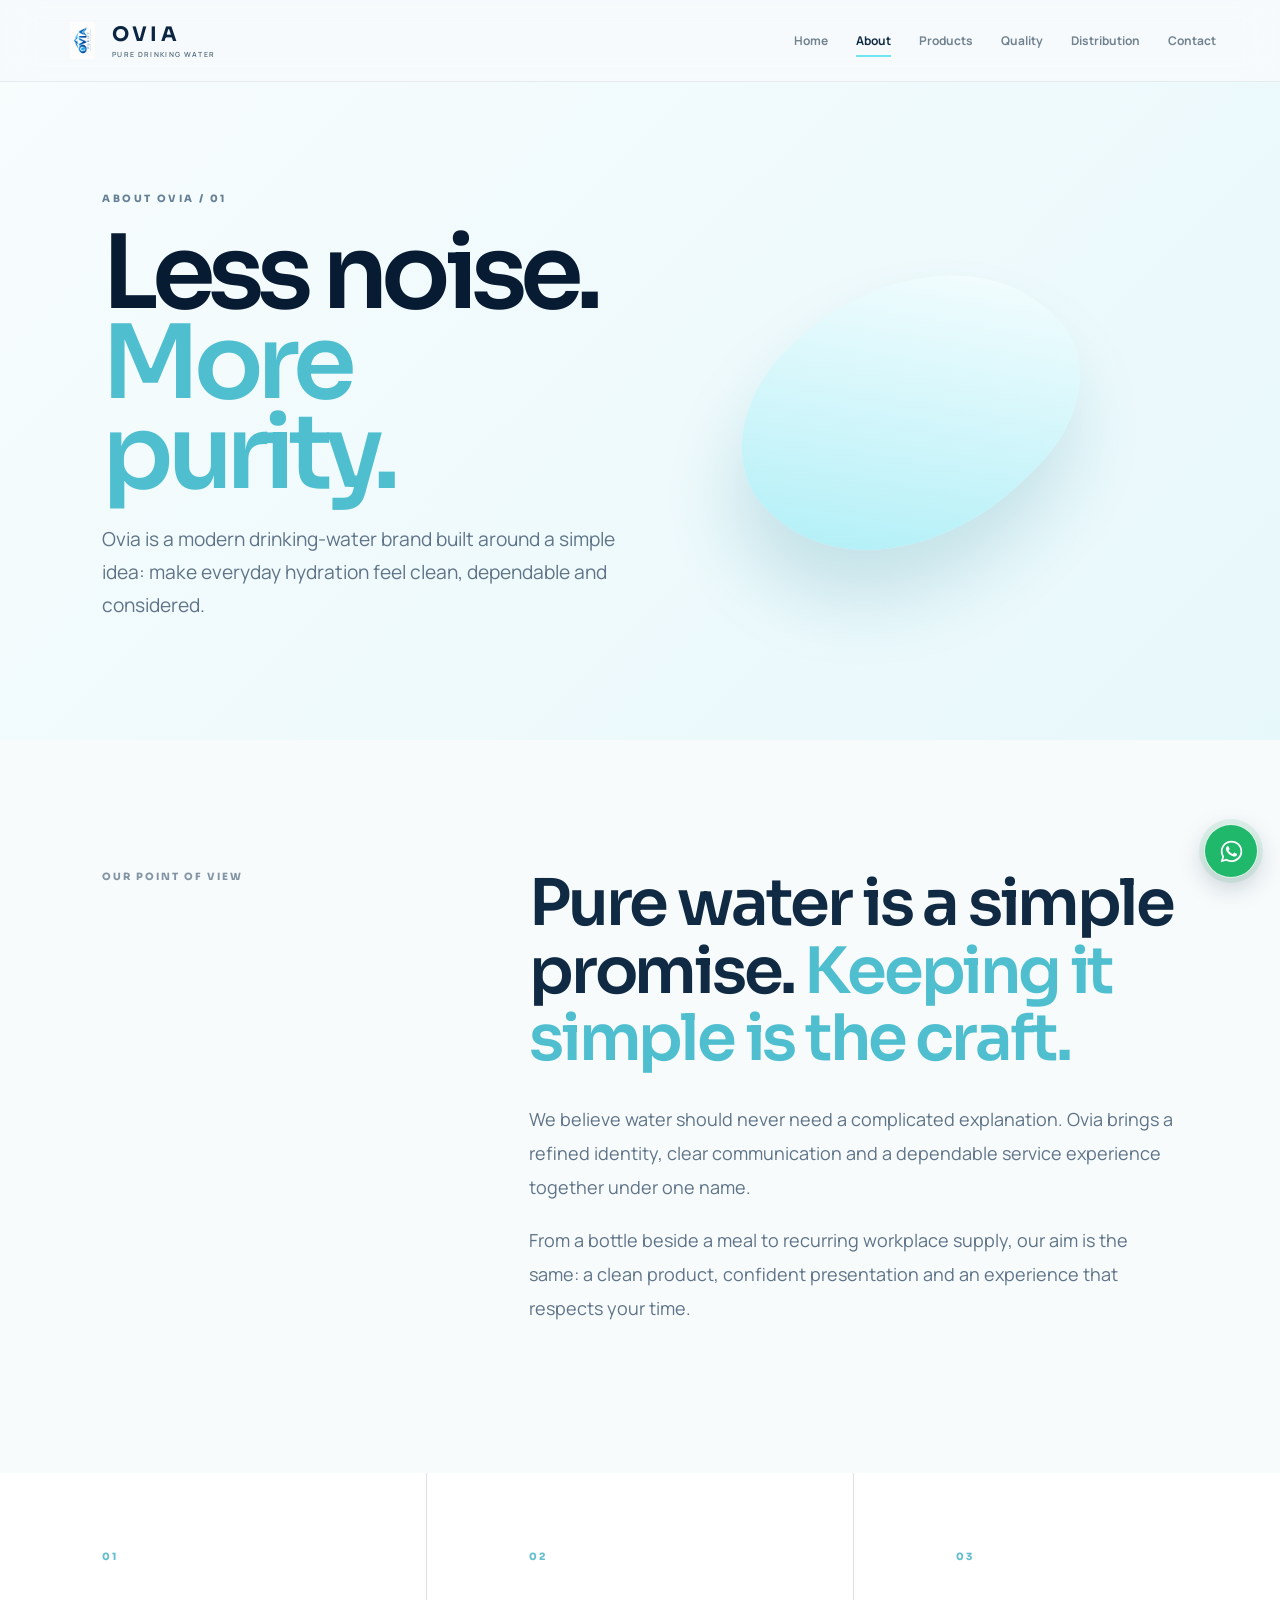
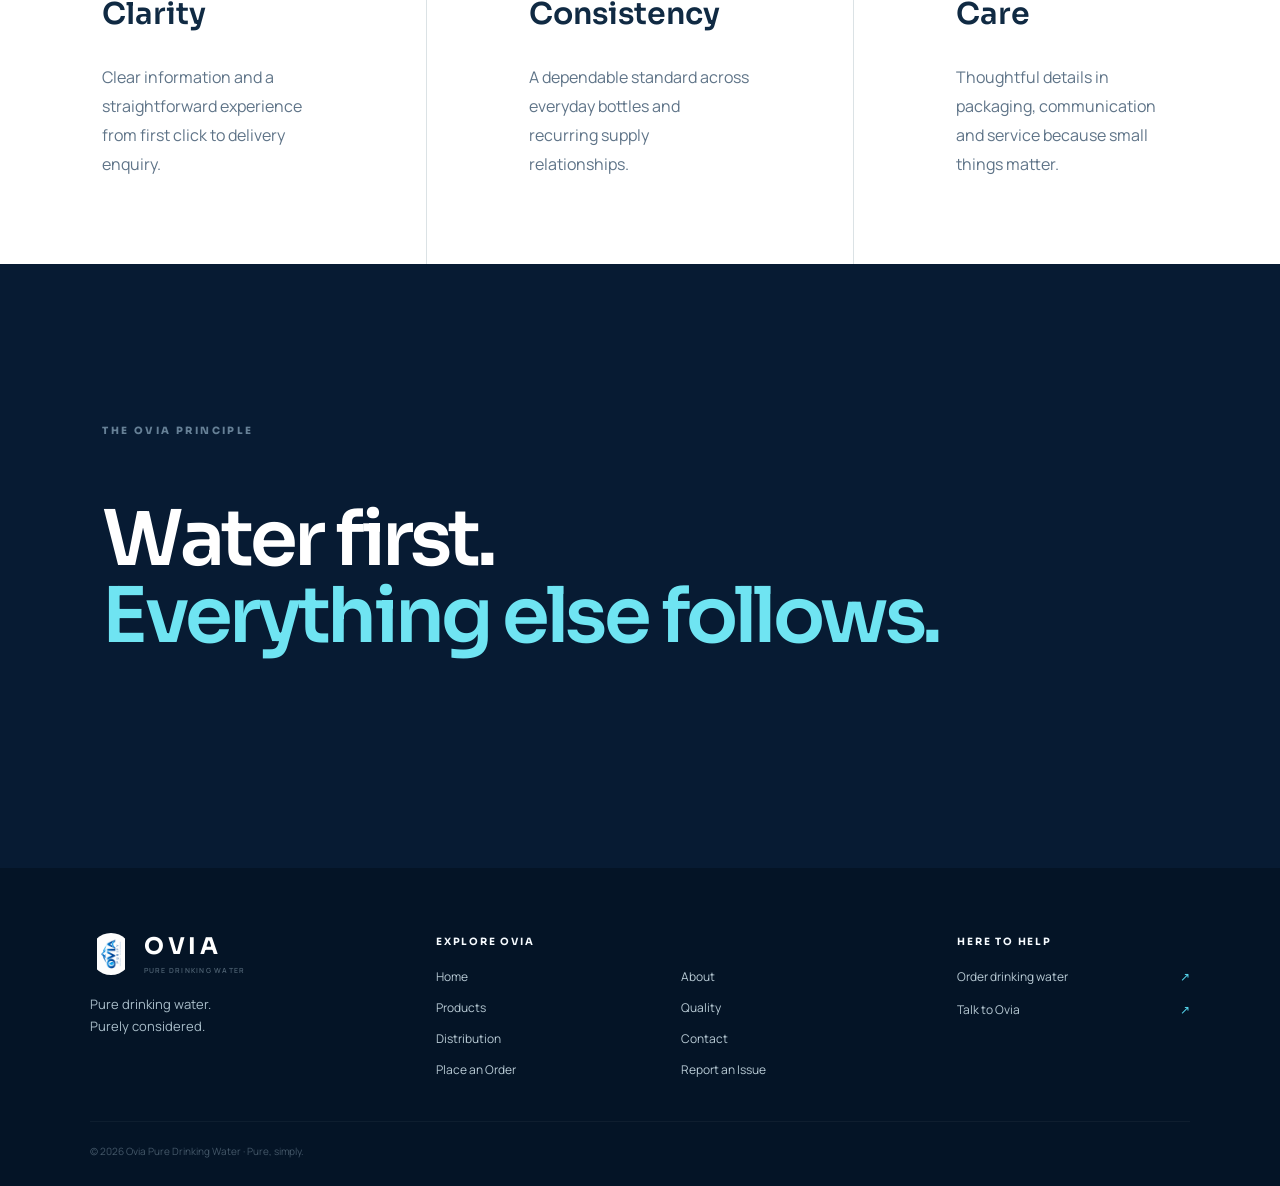
==== about.html @ 3ab96a5f "Use uploaded Ovia PNG logo across website" ====
<!doctype html><html lang="en"><head><meta charset="utf-8"><meta name="viewport" content="width=device-width,initial-scale=1"><title>About Ovia — Pure, Simply.</title>
<meta name="description" content="Learn about Ovia Pure Drinking Water, our approach to clear communication, dependable supply and customer service.">
<link rel="canonical" href="https://ovia-pure-drinking-water.github.io/oviapurelife.com/about.html"><link rel="preconnect" href="https://fonts.googleapis.com"><link href="https://fonts.googleapis.com/css2?family=Manrope:wght@400;500;600;700;800&family=Sora:wght@500;600;700&display=swap" rel="stylesheet"><link rel="icon" type="image/png" href="ovia-logo.png?v=20261027"><link rel="stylesheet" href="styles.css?v=ovia-logo2"><style id="about-page-refinement">/* About page only: keep the existing layout while matching Ovia identity and avoiding hidden content if motion scripts fail. */.reveal{opacity:1!important;transform:none!important}.brand{gap:11px;text-decoration:none}.brand-mark{width:37px;height:37px;flex:0 0 37px;border:0;border-radius:0;display:block;color:#0b2543}.brand-mark img{display:block;width:100%;height:100%;object-fit:contain}.brand-word{font:700 20px Sora,sans-serif;letter-spacing:.16em;color:#0b2543}.brand-word small{display:block;font:600 7px Manrope,sans-serif;letter-spacing:.19em;color:#526a7d;opacity:1}.home-footer{grid-template-columns:minmax(200px,1fr) minmax(300px,1.6fr) minmax(150px,.8fr);gap:42px 55px;padding:64px clamp(24px,7vw,100px) 28px}.home-footer .footer-logo{display:inline-flex;align-items:center;gap:12px;color:#fff;text-decoration:none}.home-footer .footer-logo-image{width:42px;height:42px;flex:0 0 42px;object-fit:contain;border-radius:50%}.home-footer .footer-logo span{font:700 23px Sora,sans-serif;letter-spacing:.17em}.home-footer .footer-logo small{display:block;margin-top:5px;color:#a7bfce;font:600 7px Manrope,sans-serif;letter-spacing:.18em}.home-footer .footer-brand p{font-size:13px;color:#a9bdc9}.home-footer .footer-navigation>strong,.home-footer .footer-contact>strong{display:block;margin:3px 0 20px;color:#f6fbff;font:700 10px Sora,sans-serif;letter-spacing:.18em}.home-footer .footer-links{display:grid;grid-template-columns:repeat(2,minmax(95px,1fr));gap:13px 24px;align-items:start}.home-footer .footer-links a,.home-footer .footer-contact>a{color:#b9cbd5;font-size:12px;line-height:1.5;text-decoration:none;transition:color .2s}.home-footer .footer-links a:hover,.home-footer .footer-contact>a:hover{color:#55d7ee}.home-footer .footer-contact>a{display:flex;justify-content:space-between;gap:18px;margin:0 0 15px}.home-footer .footer-contact>a span{color:#55d7ee}.home-footer>small{padding-top:22px;border-top:1px solid #ffffff18;color:#91a8b8;font-size:10px}.home-footer .footer-links a{padding:0}.home-footer .footer-contact{min-width:0}@media(max-width:900px){.home-footer{grid-template-columns:1fr 1.4fr;gap:36px}.home-footer .footer-contact{grid-column:1/-1}.home-footer .footer-contact>a{max-width:320px}}@media(max-width:680px){.brand{gap:8px}.brand-mark{width:32px;height:32px;flex-basis:32px}.brand-word{font-size:18px}.brand-word small{font-size:6px}.home-footer{grid-template-columns:1fr;padding:48px 7vw 24px;gap:30px}.home-footer .footer-contact{grid-column:auto}.home-footer .footer-links{grid-template-columns:repeat(2,minmax(0,1fr));gap:14px 20px}.home-footer>small{grid-column:auto;line-height:1.7}.home-footer .footer-navigation>strong,.home-footer .footer-contact>strong{margin-bottom:15px}.page-hero{gap:20px;padding-top:70px;padding-bottom:70px}.page-hero-art{min-height:280px}.drop-giant{width:200px;height:260px}}@media(max-width:680px){.site-header{isolation:isolate}.site-header .menu-btn{display:block;position:relative;z-index:103;padding:10px;touch-action:manipulation}.site-header .nav{z-index:102;max-height:calc(100dvh - 70px);overflow-y:auto;pointer-events:none}.site-header .nav.open{display:flex;pointer-events:auto}}@media(max-width:680px){.site-header .menu-btn{display:block!important;position:relative;z-index:10000;padding:10px;touch-action:manipulation}.site-header .nav.open{display:flex!important;pointer-events:auto!important}} </style></head><body><header class="site-header"><a class="brand" href="index.html" aria-label="Ovia — Home"><span class="brand-mark" aria-hidden="true"><img src="ovia-logo.png?v=20261027" alt=""></span><span class="brand-word">OVIA<small>PURE DRINKING WATER</small></span></a><button class="menu-btn" type="button" aria-label="Open navigation menu" aria-controls="primary-navigation" aria-expanded="false" onclick="(function(b){var n=b.parentElement.querySelector('.nav');if(!n)return;var o=!n.classList.contains('open');n.classList.toggle('open',o);n.style.cssText=o?'display:flex;position:fixed;top:70px;left:0;right:0;flex-direction:column;background:#fff;padding:20px 25px;z-index:9999;box-shadow:0 20px 30px #071b3315;max-height:calc(100dvh - 70px);overflow-y:auto':'';b.setAttribute('aria-expanded',String(o));})(this)"><i></i><i></i></button><nav id="primary-navigation" class="nav"><a href="index.html">Home</a><a class="active" href="about.html">About</a><a class="" href="products.html">Products</a><a class="" href="quality.html">Quality</a><a class="" href="distribution.html">Distribution</a><a class="" href="contact.html">Contact</a></nav></header><main><section class="page-hero"><div class="reveal"><p class="eyebrow">ABOUT OVIA / 01</p><h1>Less noise.<br><em>More purity.</em></h1><p class="lead">Ovia is a modern drinking-water brand built around a simple idea: make everyday hydration feel clean, dependable and considered.</p></div><div class="page-hero-art"><div class="drop-giant"></div></div></section><section class="section narrative"><div class="section-tag">OUR POINT OF VIEW</div><div class="narrative-copy reveal"><h2>Pure water is a simple promise. <em>Keeping it simple is the craft.</em></h2><p>We believe water should never need a complicated explanation. Ovia brings a refined identity, clear communication and a dependable service experience together under one name.</p><p>From a bottle beside a meal to recurring workplace supply, our aim is the same: a clean product, confident presentation and an experience that respects your time.</p></div></section><section class="values"><div class="value reveal"><span>01</span><h3>Clarity</h3><p>Clear information and a straightforward experience from first click to delivery enquiry.</p></div><div class="value reveal"><span>02</span><h3>Consistency</h3><p>A dependable standard across everyday bottles and recurring supply relationships.</p></div><div class="value reveal"><span>03</span><h3>Care</h3><p>Thoughtful details in packaging, communication and service because small things matter.</p></div></section><section class="dark-story"><p class="eyebrow">THE OVIA PRINCIPLE</p><h2>Water first.<br><em>Everything else follows.</em></h2></section></main><footer class="footer home-footer"><div class="footer-brand"><a class="footer-logo" href="index.html" aria-label="Ovia Home"><img src="ovia-logo.png?v=20261027" alt="" class="footer-logo-image"><span>OVIA<small>PURE DRINKING WATER</small></span></a><p>Pure drinking water.<br>Purely considered.</p></div><div class="footer-navigation"><strong>EXPLORE OVIA</strong><div class="footer-links"><a href="index.html">Home</a><a href="about.html">About</a><a href="products.html">Products</a><a href="quality.html">Quality</a><a href="distribution.html">Distribution</a><a href="contact.html">Contact</a><a href="order.html">Place an Order</a><a href="report.html">Report an Issue</a></div></div><div class="footer-contact"><strong>HERE TO HELP</strong><a href="order.html">Order drinking water <span>↗</span></a><a href="contact.html">Talk to Ovia <span>↗</span></a></div><small>© 2026 Ovia Pure Drinking Water · Pure, simply.</small></footer><div id="success-modal"></div><script src="app.js?v=prices20261017"></script>
<style id="ovia-whatsapp-widget">
.ovia-wa-float{position:fixed;right:22px;bottom:22px;z-index:10000;width:54px;height:54px;display:grid;place-items:center;border-radius:50%;background:#20b86a;color:#fff;border:1px solid rgba(255,255,255,.85);box-shadow:0 8px 26px rgba(7,26,48,.22),0 0 0 5px rgba(32,184,106,.10);text-decoration:none;transition:transform .22s ease,box-shadow .22s ease;isolation:isolate}
.ovia-wa-float:hover{transform:translateY(-3px);box-shadow:0 12px 30px rgba(7,26,48,.25),0 0 0 6px rgba(32,184,106,.14)}
.ovia-wa-float:focus-visible{outline:3px solid #0b2543;outline-offset:4px}
.ovia-wa-float svg{width:27px;height:27px;display:block;fill:currentColor}
@media(max-width:600px){.ovia-wa-float{right:15px;bottom:16px;width:50px;height:50px}.ovia-wa-float svg{width:25px;height:25px}}
@media(prefers-reduced-motion:reduce){.ovia-wa-float{transition:none}}
</style>
<a class="ovia-wa-float" href="https://wa.me/923101215472?text=Hello%20Ovia%20team%2C%20I%E2%80%99d%20like%20to%20know%20more%20about%20your%20products%20and%20services.%0A%0ACould%20you%20please%20assist%20me%20with%20my%20enquiry%3F" target="_blank" rel="noopener noreferrer" aria-label="Chat with Ovia on WhatsApp" title="Chat with Ovia">
<svg viewBox="0 0 32 32" aria-hidden="true"><path d="M16.02 3.2C9.03 3.2 3.34 8.85 3.34 15.8c0 2.23.59 4.4 1.72 6.32L3.2 28.8l6.86-1.79a12.8 12.8 0 0 0 5.95 1.47h.01c6.98 0 12.67-5.65 12.67-12.6 0-3.37-1.32-6.54-3.71-8.92a12.6 12.6 0 0 0-8.96-3.76Zm0 23.14h-.01a10.6 10.6 0 0 1-5.4-1.47l-.39-.23-4.07 1.06 1.09-3.95-.25-.4a10.47 10.47 0 0 1-1.62-5.55c0-5.82 4.78-10.56 10.65-10.56 2.84 0 5.51 1.1 7.52 3.1a10.45 10.45 0 0 1 3.12 7.46c0 5.82-4.78 10.54-10.64 10.54Zm5.84-7.9c-.32-.16-1.9-.93-2.2-1.03-.3-.11-.51-.16-.73.16-.22.32-.84 1.03-1.03 1.24-.19.21-.38.24-.7.08-.33-.16-1.38-.5-2.62-1.58-.97-.85-1.63-1.9-1.82-2.22-.19-.32-.02-.5.14-.66.14-.14.32-.38.49-.56.16-.19.22-.32.33-.54.1-.22.05-.4-.03-.56-.08-.16-.73-1.74-1-2.38-.26-.62-.53-.53-.73-.54h-.62c-.22 0-.57.08-.87.4-.3.32-1.14 1.1-1.14 2.67s1.17 3.1 1.33 3.31c.16.22 2.3 3.49 5.57 4.89.78.33 1.39.53 1.87.68.79.25 1.5.21 2.06.13.63-.09 1.9-.77 2.17-1.52.27-.75.27-1.39.19-1.52-.08-.14-.3-.22-.62-.38Z"/></svg>
</a>

</body>
</html>
---- styles.css ----
:root{--navy:#071b33;--navy2:#0b2748;--aqua:#6fe4f2;--ice:#eafbfd;--ink:#102a43;--muted:#5f7488;--white:#fff;--line:rgba(16,42,67,.12);--ease:cubic-bezier(.16,1,.3,1)}
*{box-sizing:border-box}html{scroll-behavior:smooth}body{margin:0;background:#f7fbfc;color:var(--ink);font-family:Manrope,system-ui,sans-serif;overflow-x:hidden}a{text-decoration:none;color:inherit}button,input,select,textarea{font:inherit}button{cursor:pointer}
#preloader{position:fixed;inset:0;z-index:9999;background:var(--navy);display:grid;place-items:center;align-content:center;gap:22px;color:white;transition:opacity .8s var(--ease),visibility .8s}.preload-orb{width:88px;height:104px;animation:dropIn 1.2s var(--ease)}.preload-orb svg{width:100%;height:100%;fill:none;stroke:var(--aqua);stroke-width:2}.preload-line{width:180px;height:1px;background:rgba(255,255,255,.15);position:relative;overflow:hidden}.preload-line:after{content:"";position:absolute;inset:0;background:var(--aqua);transform:translateX(-100%);animation:loadline 1.5s var(--ease) forwards}.preloader-done{opacity:0;visibility:hidden}.preload-orb+ .preload-line+span{font:700 12px Sora;letter-spacing:.35em}
.site-header{height:82px;padding:0 clamp(20px,5vw,72px);display:flex;align-items:center;justify-content:space-between;background:rgba(247,251,252,.8);backdrop-filter:blur(18px);position:sticky;top:0;z-index:100;border-bottom:1px solid rgba(16,42,67,.07)}.brand{display:flex;align-items:center;gap:10px;font:700 18px Sora;letter-spacing:.08em}.brand small{display:block;font:700 7px Manrope;letter-spacing:.22em;opacity:.5;margin-top:3px}.brand-mark{width:38px;height:38px;flex:0 0 38px;border:0;border-radius:50%;display:block;overflow:hidden;color:var(--aqua);font-size:28px;line-height:1}.brand-mark img{display:block;width:100%;height:100%;object-fit:contain}.nav{display:flex;gap:28px;font-size:12px;font-weight:700}.nav a{opacity:.58;position:relative;padding:32px 0}.nav a:after{content:"";position:absolute;left:0;right:100%;bottom:24px;height:2px;background:var(--aqua);transition:.4s var(--ease)}.nav a:hover,.nav a.active{opacity:1}.nav a.active:after,.nav a:hover:after{right:0}.menu-btn{display:none;background:none;border:0}.menu-btn i{display:block;width:25px;height:2px;background:var(--navy);margin:6px}
.hero{min-height:calc(100vh - 82px);position:relative;display:grid;grid-template-columns:1fr 1fr;align-items:center;padding:8vw;overflow:hidden;background:linear-gradient(135deg,#f9fdfe,#eaf8fb)}.hero-water{position:absolute;width:70vw;height:70vw;right:-30vw;top:-25vw;border-radius:50%;background:radial-gradient(circle,rgba(111,228,242,.32),transparent 62%);filter:blur(5px);animation:waterPulse 7s ease-in-out infinite}.hero-copy{position:relative;z-index:2;max-width:650px}.eyebrow{font:800 10px Sora;letter-spacing:.24em;color:#668096;text-transform:uppercase}.hero h1,.page-hero h1,.form-page-head h1{font:600 clamp(58px,8vw,126px)/.88 Sora;margin:24px 0;color:var(--navy);letter-spacing:-.065em}.hero h1 em,.page-hero h1 em,.form-page-head h1 em,h2 em{font-style:normal;color:#4fbfd0}.lead{font-size:clamp(17px,1.5vw,21px);line-height:1.7;color:var(--muted);max-width:650px}.hero-actions{display:flex;align-items:center;gap:26px;margin-top:36px}.btn{display:inline-flex;align-items:center;justify-content:center;gap:25px;border:0;border-radius:999px;padding:17px 24px;font-weight:800;font-size:12px;transition:.45s var(--ease);position:relative;overflow:hidden}.btn span{transition:.45s var(--ease)}.btn:hover{transform:translateY(-4px);box-shadow:0 18px 40px rgba(7,27,51,.16)}.btn:hover span{transform:translateX(5px)}.btn-primary{background:var(--navy);color:#fff}.btn-dark{background:var(--navy);color:white}.text-link{font-weight:800;font-size:12px;border-bottom:1px solid var(--navy);padding-bottom:6px}.hero-bottle-wrap{height:620px;display:grid;place-items:center;position:relative;z-index:2}.halo{position:absolute;width:440px;height:440px;border-radius:50%;background:radial-gradient(circle,rgba(111,228,242,.42),rgba(111,228,242,0) 68%);filter:blur(2px);animation:halo 5s ease-in-out infinite}.hero-orbit{position:absolute;border:1px solid rgba(79,191,208,.3);border-radius:50%;animation:spin 18s linear infinite}.o1{width:520px;height:180px;transform:rotate(-22deg)}.o2{width:410px;height:520px;transform:rotate(18deg);animation-direction:reverse}
.bottle{position:relative;display:flex;flex-direction:column;align-items:center;filter:drop-shadow(22px 28px 28px rgba(7,27,51,.2));animation:floatBottle 5s ease-in-out infinite}.cap{width:58%;height:30px;background:linear-gradient(90deg,#b9f6fb,#4fcbdc);border-radius:7px 7px 5px 5px;box-shadow:inset 0 2px 5px #fff8}.neck{width:64%;height:50px;background:linear-gradient(90deg,rgba(255,255,255,.9),rgba(205,247,250,.75),rgba(255,255,255,.9));border-radius:8px 8px 4px 4px}.bottle-body{position:relative;width:100%;height:100%;border-radius:28px 28px 35px 35px;background:linear-gradient(100deg,rgba(255,255,255,.9),rgba(177,237,244,.7) 40%,rgba(255,255,255,.95) 75%);border:1px solid rgba(255,255,255,.9);box-shadow:inset 9px 0 18px rgba(255,255,255,.6),inset -10px 0 20px rgba(55,159,180,.12)}.bottle-body:after{content:"";position:absolute;left:12%;top:8%;width:17%;height:72%;background:linear-gradient(#fff9,transparent);border-radius:50%;filter:blur(3px)}.bottle-label{position:absolute;left:8%;right:8%;top:35%;height:30%;background:rgba(255,255,255,.72);border:1px solid rgba(7,27,51,.07);border-radius:14px;display:grid;place-content:center;text-align:center;z-index:2}.bottle-label b{font:700 20px Sora;letter-spacing:.1em;color:var(--navy)}.bottle-label small{font-size:7px;letter-spacing:.2em;margin-top:4px;color:#648093}.bottle-label i{display:block;width:22px;height:1px;background:var(--aqua);margin:8px auto 0}.bottle-150{width:230px;height:520px}.bottle-500{width:145px;height:340px}.bottle-1500{width:190px;height:455px}.bottle-19{width:270px;height:390px}.bottle-19 .bottle-body{border-radius:20px 20px 34px 34px}.handle{position:absolute;width:105px;height:145px;right:-48px;top:90px;border:18px solid rgba(190,239,244,.85);border-left:0;border-radius:0 60px 60px 0;z-index:-1}.mini-bottle{position:relative;margin:auto;display:flex;flex-direction:column;align-items:center}.b500{width:80px;height:190px}.b1500{width:95px;height:225px}.b19{width:125px;height:190px}.mini-bottle .cap{height:12px}.mini-bottle .neck{height:20px}.mini-bottle .bottle-body{border-radius:13px 13px 18px 18px}.mini-bottle .bottle-label b{font-size:10px}.mini-bottle .bottle-label small{font-size:5px}.scroll-cue{position:absolute;bottom:28px;left:8vw;font:800 9px Sora;letter-spacing:.2em;color:#73889a}.scroll-cue span{font-size:18px;margin-left:8px}
.section{padding:130px 8vw}.split{display:grid;grid-template-columns:.5fr 1fr;gap:7vw}.section-tag{font:800 10px Sora;letter-spacing:.2em;color:#8395a5}.split-content{max-width:760px}.split h2,.section-head h2{font:600 clamp(38px,5vw,70px)/1.02 Sora;letter-spacing:-.05em;margin:15px 0 25px}.split p:not(.eyebrow){font-size:18px;line-height:1.85;color:var(--muted);max-width:700px}.dark-band{background:var(--navy);color:white;overflow:hidden;padding:34px 0}.marquee{display:flex;gap:70px;white-space:nowrap;width:max-content;animation:marquee 22s linear infinite}.marquee span{font:600 28px Sora;letter-spacing:.05em}.product-preview{background:#eef8fa}.section-head{display:flex;justify-content:space-between;align-items:end;margin-bottom:65px}.product-grid{display:grid;grid-template-columns:repeat(3,1fr);gap:24px}.product-card{background:white;border:1px solid var(--line);border-radius:30px;padding:45px 30px;min-height:450px;display:flex;flex-direction:column;justify-content:flex-end;transition:.55s var(--ease)}.product-card:hover{transform:translateY(-12px);box-shadow:0 30px 70px rgba(7,27,51,.12)}.product-card.featured{background:var(--navy);color:white}.product-card p{color:#7790a3}.product-card.featured p{color:#aac2d0}.product-card h3{font:600 28px Sora;margin:25px 0 5px}.cta-panel{margin:0 8vw 100px;border-radius:38px;padding:75px;display:flex;justify-content:space-between;align-items:center;background:linear-gradient(120deg,var(--navy),#0d3a62);color:#fff;position:relative;overflow:hidden}.cta-panel:after{content:"";position:absolute;width:420px;height:420px;right:-120px;top:-190px;border:1px solid rgba(111,228,242,.3);border-radius:50%}.cta-panel h2{font:600 clamp(35px,4vw,60px) Sora;letter-spacing:-.04em;margin:10px 0}.cta-panel h2 em{color:var(--aqua)}
.footer{background:#041426;color:#b9cbd5;padding:70px 8vw;display:grid;grid-template-columns:1fr auto;gap:50px}.footer b{font:700 22px Sora;color:white;letter-spacing:.1em}.footer p{line-height:1.7}.footer-links{display:flex;gap:25px;align-items:start}.footer-links a{font-size:12px}.footer small{grid-column:1/-1;opacity:.45;font-size:10px}
.page-hero{min-height:650px;padding:100px 8vw;display:grid;grid-template-columns:1fr 1fr;align-items:center;background:linear-gradient(135deg,#f7fcfd,#e7f8fb)}.page-hero.compact{min-height:530px;display:block}.page-hero-art{display:grid;place-items:center}.drop-giant{width:260px;height:340px;border-radius:65% 35% 62% 38%;background:linear-gradient(145deg,#fff,rgba(111,228,242,.55));transform:rotate(45deg);box-shadow:30px 40px 70px rgba(23,125,151,.18);animation:floatBottle 5s infinite}.narrative{display:grid;grid-template-columns:.5fr 1fr;gap:8vw}.narrative-copy h2{font:600 clamp(38px,5vw,68px)/1.05 Sora;letter-spacing:-.05em;margin:0 0 30px}.narrative-copy p{font-size:18px;line-height:1.9;color:var(--muted);max-width:750px}.values{display:grid;grid-template-columns:repeat(3,1fr);gap:1px;background:var(--line)}.value{background:#fff;padding:70px 8vw;min-height:330px}.value span,.product-no,.quality-step>span,.dist-card>span{font:800 10px Sora;color:#65bfce;letter-spacing:.15em}.value h3{font:600 30px Sora}.value p,.dist-card p{line-height:1.8;color:var(--muted)}.dark-story{padding:150px 8vw;background:var(--navy);color:#fff}.dark-story h2{font:600 clamp(45px,6vw,90px)/1 Sora;letter-spacing:-.05em}.dark-story em{color:var(--aqua)}
.products-list{padding:60px 8vw 130px}.big-product{display:grid;grid-template-columns:1fr 1fr;gap:10vw;align-items:center;min-height:680px;border-bottom:1px solid var(--line)}.big-product.reverse .product-visual{order:2}.product-visual{min-height:540px;display:grid;place-items:center;background:linear-gradient(145deg,#edfafd,#fff);border-radius:40px;overflow:hidden}.big-product h2{font:600 clamp(50px,6vw,80px) Sora;letter-spacing:-.06em;margin:15px 0}.big-product p,.big-product li{font-size:17px;line-height:1.8;color:var(--muted)}.big-product ul{padding-left:18px;margin:25px 0 35px}
.quality-rings{height:360px;width:360px;position:relative;display:grid;place-items:center;margin:auto}.quality-rings span{position:absolute;border:1px solid rgba(79,191,208,.4);border-radius:50%;inset:0;animation:spin 15s linear infinite}.quality-rings span:nth-child(2){inset:45px;animation-direction:reverse}.quality-rings span:nth-child(3){inset:90px;animation-duration:8s}.quality-rings b{font:700 24px Sora;letter-spacing:.1em}.quality-grid{display:grid;grid-template-columns:repeat(2,1fr);background:var(--line);gap:1px}.quality-step{background:#fff;padding:75px 8vw;min-height:330px}.quality-step h2{font:600 38px Sora;margin:20px 0 10px}.quality-step p{max-width:550px;line-height:1.85;color:var(--muted)}.quality-note{margin:100px 8vw;padding:75px;border-radius:35px;background:var(--ice);display:flex;justify-content:space-between;gap:60px}.quality-note h2{font:600 52px Sora;letter-spacing:-.04em}.quality-note p{max-width:420px;line-height:1.8;color:var(--muted)}
.distribution-grid{display:grid;grid-template-columns:repeat(2,1fr);gap:1px;background:var(--line)}.dist-card{background:#fff;padding:75px 8vw;min-height:310px}.dist-card h2{font:600 35px Sora}.process-strip{display:grid;grid-template-columns:repeat(4,1fr);background:var(--navy);color:white}.process-strip>div{padding:55px 4vw;border-right:1px solid rgba(255,255,255,.1);display:flex;flex-direction:column;gap:10px}.process-strip span{color:var(--aqua);font:800 10px Sora}.process-strip small{color:#9fb5c5}
.contact-layout{padding:100px 8vw 130px;display:grid;grid-template-columns:.85fr 1fr;gap:8vw;align-items:start}.contact-intro h1{font:600 clamp(55px,7vw,100px)/.9 Sora;letter-spacing:-.06em;margin:25px 0}.contact-intro>p:not(.eyebrow){font-size:18px;line-height:1.8;color:var(--muted);max-width:560px}.contact-points{margin-top:55px;display:grid;gap:25px}.contact-points div{border-left:2px solid var(--aqua);padding-left:18px}.contact-points small{display:block;font:800 9px Sora;letter-spacing:.2em;color:#8296a6;margin-bottom:6px}.contact-points b{font-size:13px}.form-card,.form-shell{background:white;border:1px solid var(--line);border-radius:32px;box-shadow:0 30px 90px rgba(7,27,51,.08)}.form-card{padding:45px}.form-card form,.form-shell form{display:grid;gap:20px}label{display:grid;gap:9px;font-size:11px;font-weight:800;color:#557087}input,select,textarea{width:100%;border:1px solid #d6e2e8;background:#fbfdfe;border-radius:13px;padding:15px 16px;color:var(--ink);outline:none;transition:.3s}input:focus,select:focus,textarea:focus{border-color:#61cfdf;box-shadow:0 0 0 4px rgba(111,228,242,.12)}textarea{resize:vertical}.phone-row,.field-grid{display:grid;grid-template-columns:1fr 1fr;gap:16px}.phone-row{grid-template-columns:.75fr 1.25fr}.form-page-head{padding:100px 8vw 60px;background:linear-gradient(135deg,#f7fcfd,#e7f8fb)}.form-page-head h1{margin-bottom:20px}.form-page-head>p:last-child{font-size:18px;color:var(--muted);max-width:700px;line-height:1.7}.form-shell{margin:20px 8vw 120px;padding:55px}.form-shell.narrow{max-width:1000px}.form-section{display:grid;grid-template-columns:70px 1fr;gap:20px;padding:35px 0;border-bottom:1px solid var(--line)}.form-section>span{font:800 10px Sora;color:#63c2d1;letter-spacing:.15em}.form-section h2{font:600 30px Sora;margin:0 0 8px}.hint{font-size:12px;line-height:1.7;color:var(--muted);margin:0 0 20px}.quantity-grid{display:grid;grid-template-columns:repeat(3,1fr);gap:14px;margin:25px 0}.quantity-grid>label{background:#f4fafb;border:1px solid var(--line);padding:20px;border-radius:18px}.q-title{font:700 16px Sora;color:var(--ink);display:flex;justify-content:space-between;gap:8px}.q-title small{font:10px Manrope;color:#7890a0;font-weight:600}.stepper{display:grid;grid-template-columns:38px 1fr 38px;margin-top:18px}.stepper button{border:0;background:var(--navy);color:white}.stepper input{text-align:center;border-radius:0}.wide{margin-top:16px}.issue-head{background:#fff1ef}.submit-btn{justify-self:start;margin-top:10px}
#success-modal{position:fixed;inset:0;z-index:9998;display:none;place-items:center;background:rgba(4,20,38,.72);backdrop-filter:blur(14px)}#success-modal.show{display:grid}.success-card{width:min(560px,90vw);background:white;border-radius:35px;padding:55px;text-align:center;animation:successIn .7s var(--ease)}.success-art{height:150px;position:relative;margin-bottom:20px}.success-art .person{position:absolute;left:50%;bottom:0;transform:translateX(-50%);width:90px;height:110px;background:linear-gradient(#d8f8fb,#8fdce7);border-radius:50px 50px 25px 25px}.success-art .head{position:absolute;width:48px;height:48px;border-radius:50%;background:#f2c5a4;left:50%;top:4px;transform:translateX(-50%)}.success-art .arm{position:absolute;width:26px;height:70px;background:#9ddfe8;border-radius:20px;right:4px;top:28px;transform:rotate(-42deg);transform-origin:bottom}.success-art .thumb{position:absolute;width:19px;height:35px;background:#f2c5a4;border-radius:15px;right:-1px;top:1px;transform:rotate(-35deg)}.check{position:absolute;left:calc(50% + 35px);top:5px;width:55px;height:55px;border-radius:50%;background:#18b979;color:white;display:grid;place-items:center;font-size:30px;font-weight:800;box-shadow:0 10px 30px rgba(24,185,121,.3);animation:checkPop .8s .45s var(--ease) both}.success-card h2{font:600 32px Sora;margin:0 0 10px}.success-card p{color:var(--muted);line-height:1.7}.success-card .btn{margin-top:15px}
.reveal{opacity:0;transform:translateY(35px);transition:opacity 1s var(--ease),transform 1s var(--ease)}.reveal.visible{opacity:1;transform:none}
@keyframes dropIn{0%{opacity:0;transform:scale(.5) translateY(-50px)}70%{transform:scale(1.05)}100%{opacity:1;transform:scale(1)}}@keyframes loadline{to{transform:translateX(0)}}@keyframes halo{50%{transform:scale(1.08);opacity:.65}}@keyframes waterPulse{50%{transform:scale(1.12)}}@keyframes spin{to{transform:rotate(360deg)}}@keyframes floatBottle{50%{transform:translateY(-16px) rotate(1deg)}}@keyframes marquee{to{transform:translateX(-50%)}}@keyframes successIn{from{opacity:0;transform:translateY(40px) scale(.9)}to{opacity:1;transform:none}}@keyframes checkPop{from{transform:scale(0) rotate(-30deg)}to{transform:scale(1) rotate(0)}}@media(max-width:900px){.nav{gap:16px}.nav a{font-size:10px}.hero{padding:70px 6vw}.hero-bottle-wrap{height:500px}.bottle-150{width:190px;height:430px}.section,.products-list,.contact-layout{padding-left:6vw;padding-right:6vw}.cta-panel{margin-left:6vw;margin-right:6vw}.split,.narrative,.contact-layout,.big-product,.page-hero{grid-template-columns:1fr}.page-hero-art{margin-top:40px}.values,.product-grid,.quality-grid,.distribution-grid{grid-template-columns:1fr}.product-grid{gap:16px}.product-card{min-height:390px}.big-product{gap:40px;padding:70px 0}.big-product.reverse .product-visual{order:0}.process-strip{grid-template-columns:1fr 1fr}.form-shell{margin-left:6vw;margin-right:6vw}.cta-panel{padding:50px}.quality-note{margin-left:6vw;margin-right:6vw;flex-direction:column}}@media(max-width:680px){.site-header{height:70px}.nav{position:fixed;inset:70px 0 auto;background:#fff;padding:20px 25px;display:none;flex-direction:column;box-shadow:0 20px 30px #071b3315}.nav.open{display:flex}.nav a{padding:12px}.nav a:after{bottom:4px}.menu-btn{display:block}.hero{display:block;padding:70px 7vw;min-height:calc(100vh - 70px)}.hero h1{font-size:62px}.hero-bottle-wrap{height:420px}.bottle-150{width:160px;height:365px}.hero-orbit{transform:scale(.75)}.section{padding-top:85px;padding-bottom:85px}.section-head{display:block}.section-head .text-link{display:inline-block;margin-top:15px}.cta-panel{display:block;margin-bottom:70px}.cta-panel .btn{margin-top:30px}.footer{grid-template-columns:1fr;padding:55px 7vw}.footer-links{flex-wrap:wrap}.footer small{grid-column:auto}.page-hero{padding:80px 7vw;min-height:580px}.page-hero h1,.form-page-head h1{font-size:58px}.products-list{padding:20px 7vw 80px}.product-visual{min-height:430px}.form-page-head{padding:75px 7vw 45px}.form-shell{margin:20px 7vw 80px;padding:28px 20px}.form-section{grid-template-columns:1fr}.phone-row,.field-grid,.quantity-grid{grid-template-columns:1fr}.form-card{padding:28px 22px}.contact-layout{padding-top:75px}.quality-note{padding:40px 28px}.quality-note h2{font-size:40px}.quality-rings{width:270px;height:270px}.process-strip{grid-template-columns:1fr 1fr}.process-strip>div{padding:35px 7vw}.success-card{padding:40px 25px}}

/* Ovia success character — polished animated confirmation */
.success-art .person{animation:personBreath 2.2s ease-in-out infinite;transform-origin:50% 100%}
.success-art .head{animation:headNod 2.2s ease-in-out infinite;transform-origin:50% 90%}
.success-art .arm{animation:thumbArm 1.7s .15s var(--ease) infinite alternate;transform-origin:bottom center}
.success-art .thumb{animation:thumbPulse 1.7s .15s var(--ease) infinite alternate;transform-origin:bottom center}
.success-art:before,.success-art:after{content:"";position:absolute;border-radius:50%;background:var(--aqua);opacity:0;animation:celebrateDot 1.8s .35s var(--ease) infinite}
.success-art:before{width:7px;height:7px;left:calc(50% - 82px);top:34px}
.success-art:after{width:5px;height:5px;right:calc(50% - 105px);top:62px;animation-delay:.65s}
.check{animation:checkPop .8s .45s var(--ease) both,checkGlow 2s 1.1s ease-in-out infinite}
@keyframes personBreath{50%{transform:translateX(-50%) translateY(-4px)}}
@keyframes headNod{50%{transform:translateX(-50%) rotate(3deg)}}
@keyframes thumbArm{50%{transform:rotate(-50deg) translateY(-3px)}100%{transform:rotate(-38deg)}}
@keyframes thumbPulse{50%{transform:rotate(-42deg) translateY(-4px)}100%{transform:rotate(-32deg)}}
@keyframes celebrateDot{0%,100%{opacity:0;transform:translateY(10px) scale(.5)}35%{opacity:.8;transform:translateY(0) scale(1)}70%{opacity:0;transform:translateY(-18px) scale(.7)}}
@keyframes checkGlow{50%{box-shadow:0 12px 38px rgba(24,185,121,.48),0 0 0 9px rgba(24,185,121,.08)}}
@media(max-width:680px){.success-art{height:135px}.success-art .person{width:82px;height:100px}.success-art .head{width:44px;height:44px}.success-art .arm{right:1px}.check{left:calc(50% + 31px);width:50px;height:50px;font-size:27px}}


/* Keep country and calling-code fields as accessible native dropdowns. */
.country-select,.code-select{appearance:auto;-webkit-appearance:menulist;pointer-events:auto;cursor:pointer;min-height:50px;}
.country-select option,.code-select option{background:#fff;color:#102a43;}
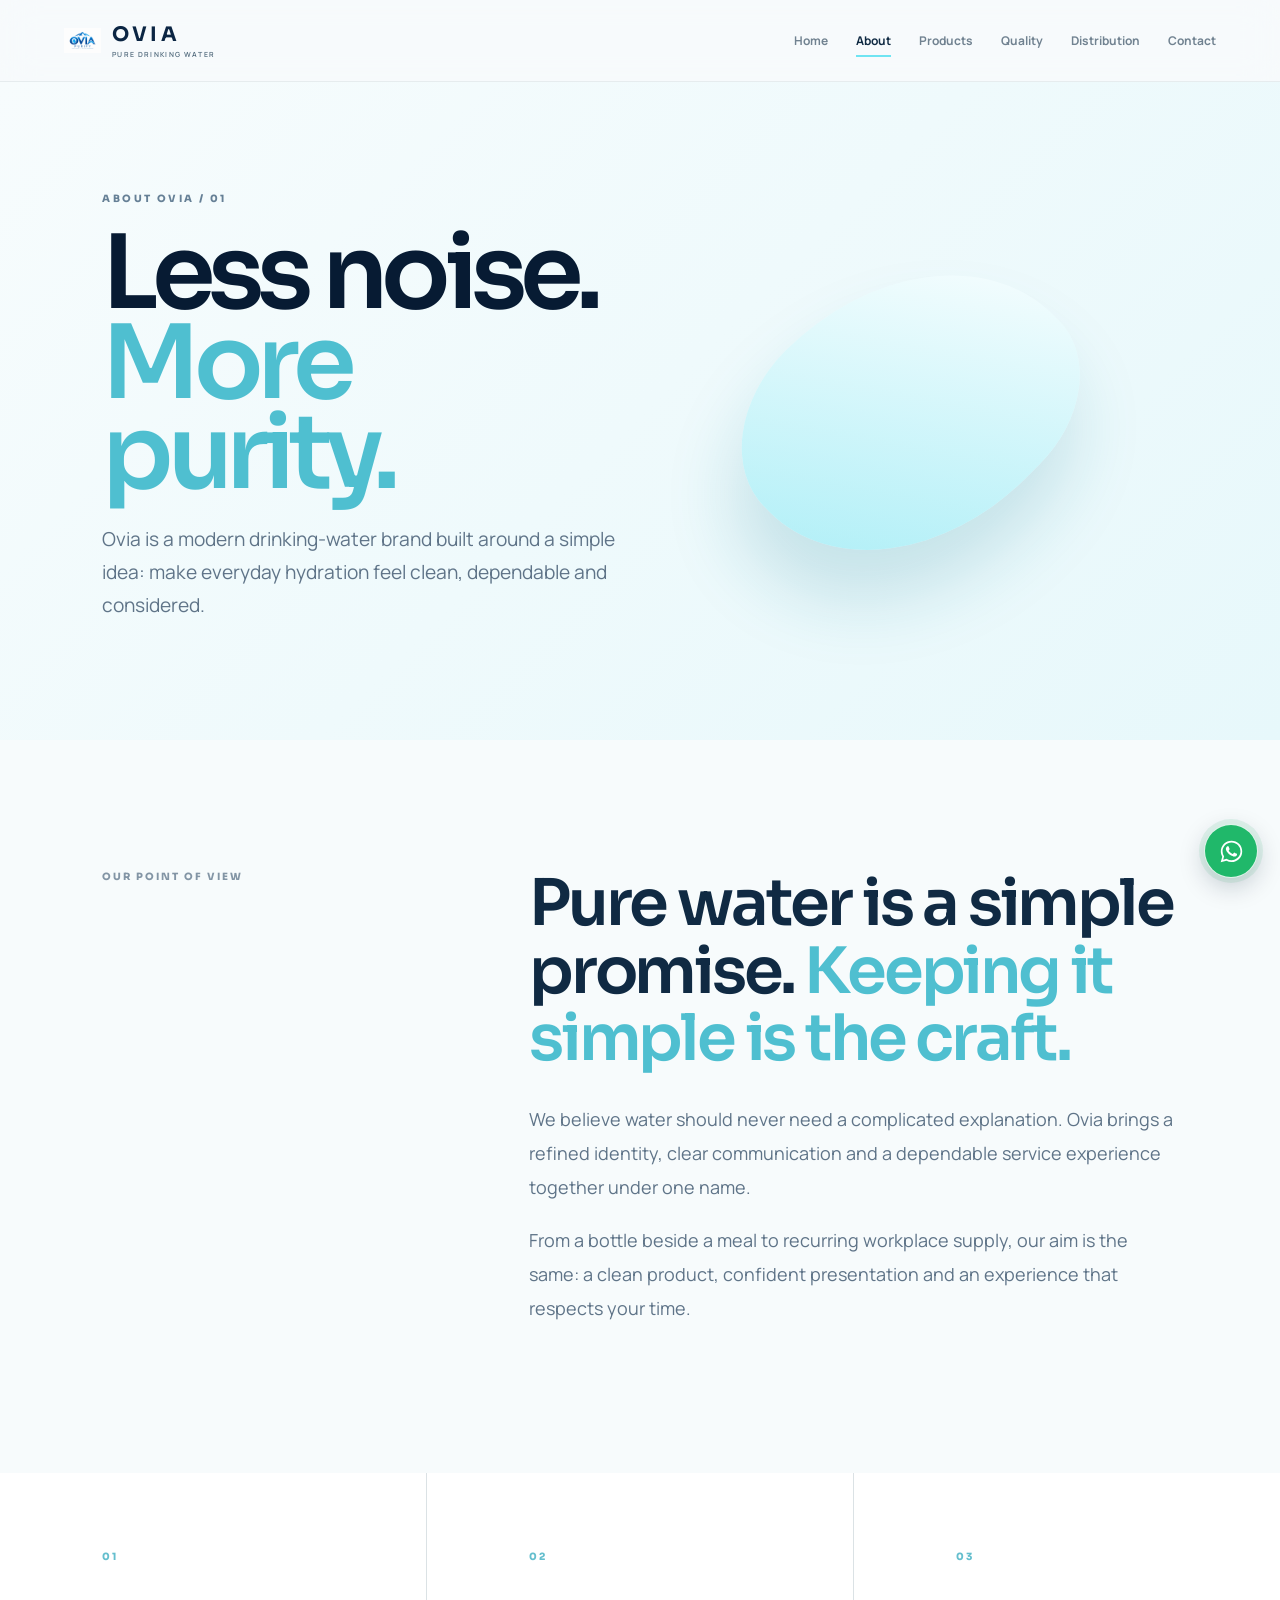
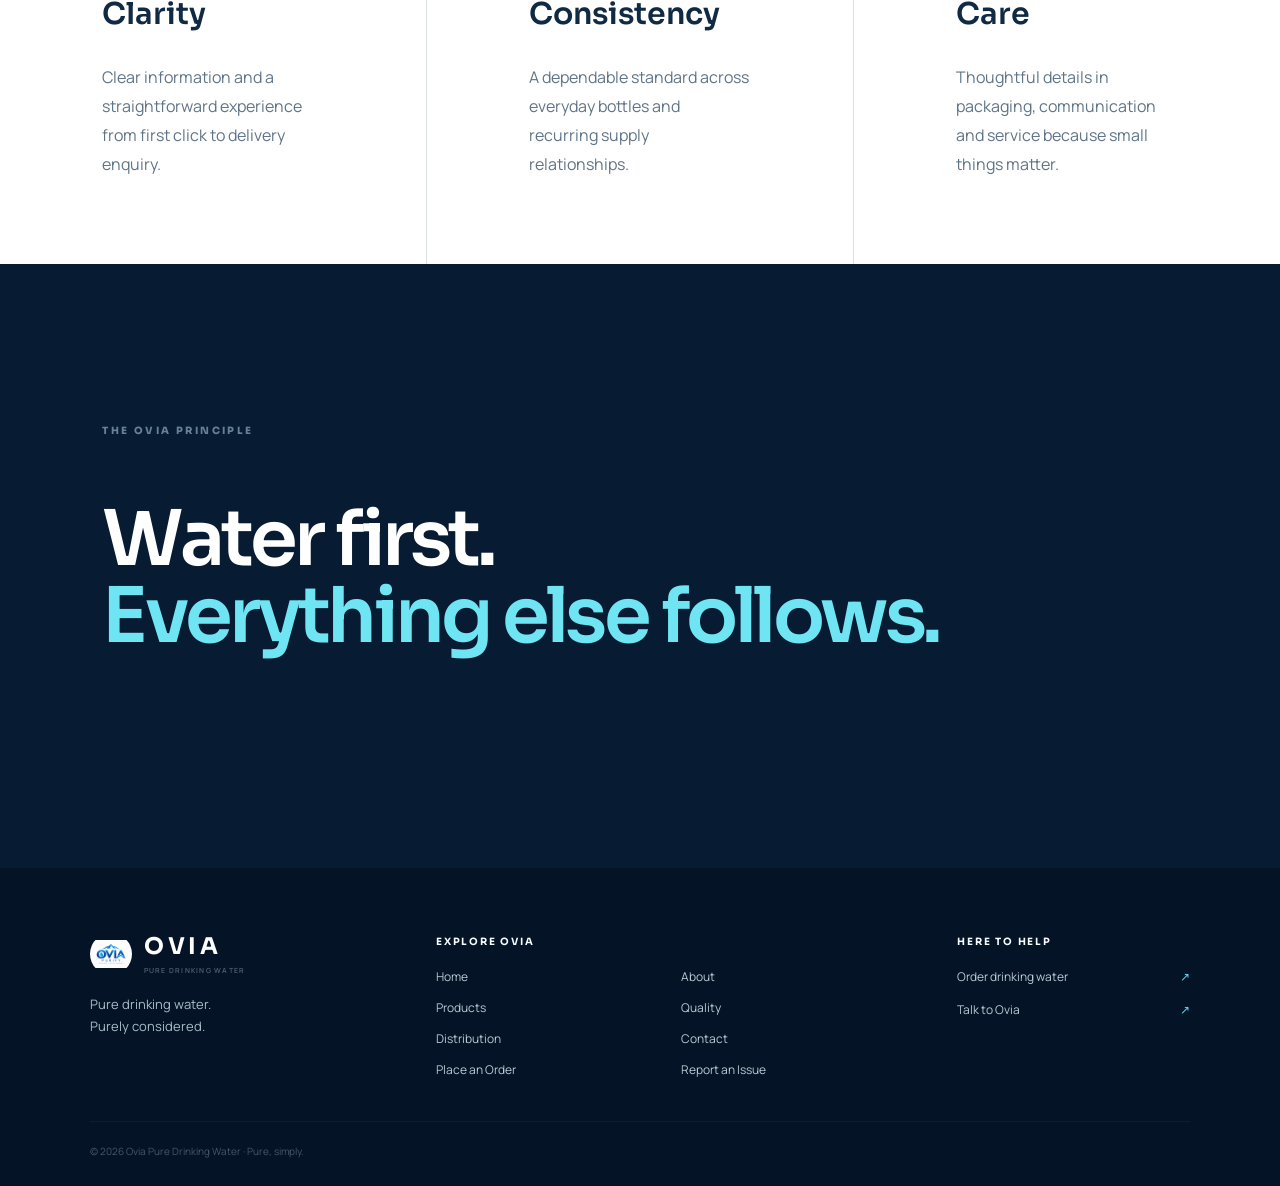
==== commit 5a8de15e: "Refresh shared Ovia pricing logic cache" ====
--- a/about.html
+++ b/about.html
@@ -1,6 +1,6 @@
 <!doctype html><html lang="en"><head><meta charset="utf-8"><meta name="viewport" content="width=device-width,initial-scale=1"><title>About Ovia — Pure, Simply.</title>
 <meta name="description" content="Learn about Ovia Pure Drinking Water, our approach to clear communication, dependable supply and customer service.">
-<link rel="canonical" href="https://ovia-pure-drinking-water.github.io/oviapurelife.com/about.html"><link rel="preconnect" href="https://fonts.googleapis.com"><link href="https://fonts.googleapis.com/css2?family=Manrope:wght@400;500;600;700;800&family=Sora:wght@500;600;700&display=swap" rel="stylesheet"><link rel="icon" type="image/png" href="ovia-logo.png?v=20261027"><link rel="stylesheet" href="styles.css?v=ovia-logo2"><style id="about-page-refinement">/* About page only: keep the existing layout while matching Ovia identity and avoiding hidden content if motion scripts fail. */.reveal{opacity:1!important;transform:none!important}.brand{gap:11px;text-decoration:none}.brand-mark{width:37px;height:37px;flex:0 0 37px;border:0;border-radius:0;display:block;color:#0b2543}.brand-mark img{display:block;width:100%;height:100%;object-fit:contain}.brand-word{font:700 20px Sora,sans-serif;letter-spacing:.16em;color:#0b2543}.brand-word small{display:block;font:600 7px Manrope,sans-serif;letter-spacing:.19em;color:#526a7d;opacity:1}.home-footer{grid-template-columns:minmax(200px,1fr) minmax(300px,1.6fr) minmax(150px,.8fr);gap:42px 55px;padding:64px clamp(24px,7vw,100px) 28px}.home-footer .footer-logo{display:inline-flex;align-items:center;gap:12px;color:#fff;text-decoration:none}.home-footer .footer-logo-image{width:42px;height:42px;flex:0 0 42px;object-fit:contain;border-radius:50%}.home-footer .footer-logo span{font:700 23px Sora,sans-serif;letter-spacing:.17em}.home-footer .footer-logo small{display:block;margin-top:5px;color:#a7bfce;font:600 7px Manrope,sans-serif;letter-spacing:.18em}.home-footer .footer-brand p{font-size:13px;color:#a9bdc9}.home-footer .footer-navigation>strong,.home-footer .footer-contact>strong{display:block;margin:3px 0 20px;color:#f6fbff;font:700 10px Sora,sans-serif;letter-spacing:.18em}.home-footer .footer-links{display:grid;grid-template-columns:repeat(2,minmax(95px,1fr));gap:13px 24px;align-items:start}.home-footer .footer-links a,.home-footer .footer-contact>a{color:#b9cbd5;font-size:12px;line-height:1.5;text-decoration:none;transition:color .2s}.home-footer .footer-links a:hover,.home-footer .footer-contact>a:hover{color:#55d7ee}.home-footer .footer-contact>a{display:flex;justify-content:space-between;gap:18px;margin:0 0 15px}.home-footer .footer-contact>a span{color:#55d7ee}.home-footer>small{padding-top:22px;border-top:1px solid #ffffff18;color:#91a8b8;font-size:10px}.home-footer .footer-links a{padding:0}.home-footer .footer-contact{min-width:0}@media(max-width:900px){.home-footer{grid-template-columns:1fr 1.4fr;gap:36px}.home-footer .footer-contact{grid-column:1/-1}.home-footer .footer-contact>a{max-width:320px}}@media(max-width:680px){.brand{gap:8px}.brand-mark{width:32px;height:32px;flex-basis:32px}.brand-word{font-size:18px}.brand-word small{font-size:6px}.home-footer{grid-template-columns:1fr;padding:48px 7vw 24px;gap:30px}.home-footer .footer-contact{grid-column:auto}.home-footer .footer-links{grid-template-columns:repeat(2,minmax(0,1fr));gap:14px 20px}.home-footer>small{grid-column:auto;line-height:1.7}.home-footer .footer-navigation>strong,.home-footer .footer-contact>strong{margin-bottom:15px}.page-hero{gap:20px;padding-top:70px;padding-bottom:70px}.page-hero-art{min-height:280px}.drop-giant{width:200px;height:260px}}@media(max-width:680px){.site-header{isolation:isolate}.site-header .menu-btn{display:block;position:relative;z-index:103;padding:10px;touch-action:manipulation}.site-header .nav{z-index:102;max-height:calc(100dvh - 70px);overflow-y:auto;pointer-events:none}.site-header .nav.open{display:flex;pointer-events:auto}}@media(max-width:680px){.site-header .menu-btn{display:block!important;position:relative;z-index:10000;padding:10px;touch-action:manipulation}.site-header .nav.open{display:flex!important;pointer-events:auto!important}} </style></head><body><header class="site-header"><a class="brand" href="index.html" aria-label="Ovia — Home"><span class="brand-mark" aria-hidden="true"><img src="ovia-logo.png?v=20261027" alt=""></span><span class="brand-word">OVIA<small>PURE DRINKING WATER</small></span></a><button class="menu-btn" type="button" aria-label="Open navigation menu" aria-controls="primary-navigation" aria-expanded="false" onclick="(function(b){var n=b.parentElement.querySelector('.nav');if(!n)return;var o=!n.classList.contains('open');n.classList.toggle('open',o);n.style.cssText=o?'display:flex;position:fixed;top:70px;left:0;right:0;flex-direction:column;background:#fff;padding:20px 25px;z-index:9999;box-shadow:0 20px 30px #071b3315;max-height:calc(100dvh - 70px);overflow-y:auto':'';b.setAttribute('aria-expanded',String(o));})(this)"><i></i><i></i></button><nav id="primary-navigation" class="nav"><a href="index.html">Home</a><a class="active" href="about.html">About</a><a class="" href="products.html">Products</a><a class="" href="quality.html">Quality</a><a class="" href="distribution.html">Distribution</a><a class="" href="contact.html">Contact</a></nav></header><main><section class="page-hero"><div class="reveal"><p class="eyebrow">ABOUT OVIA / 01</p><h1>Less noise.<br><em>More purity.</em></h1><p class="lead">Ovia is a modern drinking-water brand built around a simple idea: make everyday hydration feel clean, dependable and considered.</p></div><div class="page-hero-art"><div class="drop-giant"></div></div></section><section class="section narrative"><div class="section-tag">OUR POINT OF VIEW</div><div class="narrative-copy reveal"><h2>Pure water is a simple promise. <em>Keeping it simple is the craft.</em></h2><p>We believe water should never need a complicated explanation. Ovia brings a refined identity, clear communication and a dependable service experience together under one name.</p><p>From a bottle beside a meal to recurring workplace supply, our aim is the same: a clean product, confident presentation and an experience that respects your time.</p></div></section><section class="values"><div class="value reveal"><span>01</span><h3>Clarity</h3><p>Clear information and a straightforward experience from first click to delivery enquiry.</p></div><div class="value reveal"><span>02</span><h3>Consistency</h3><p>A dependable standard across everyday bottles and recurring supply relationships.</p></div><div class="value reveal"><span>03</span><h3>Care</h3><p>Thoughtful details in packaging, communication and service because small things matter.</p></div></section><section class="dark-story"><p class="eyebrow">THE OVIA PRINCIPLE</p><h2>Water first.<br><em>Everything else follows.</em></h2></section></main><footer class="footer home-footer"><div class="footer-brand"><a class="footer-logo" href="index.html" aria-label="Ovia Home"><img src="ovia-logo.png?v=20261027" alt="" class="footer-logo-image"><span>OVIA<small>PURE DRINKING WATER</small></span></a><p>Pure drinking water.<br>Purely considered.</p></div><div class="footer-navigation"><strong>EXPLORE OVIA</strong><div class="footer-links"><a href="index.html">Home</a><a href="about.html">About</a><a href="products.html">Products</a><a href="quality.html">Quality</a><a href="distribution.html">Distribution</a><a href="contact.html">Contact</a><a href="order.html">Place an Order</a><a href="report.html">Report an Issue</a></div></div><div class="footer-contact"><strong>HERE TO HELP</strong><a href="order.html">Order drinking water <span>↗</span></a><a href="contact.html">Talk to Ovia <span>↗</span></a></div><small>© 2026 Ovia Pure Drinking Water · Pure, simply.</small></footer><div id="success-modal"></div><script src="app.js?v=prices20261017"></script>
+<link rel="canonical" href="https://ovia-pure-drinking-water.github.io/oviapurelife.com/about.html"><link rel="preconnect" href="https://fonts.googleapis.com"><link href="https://fonts.googleapis.com/css2?family=Manrope:wght@400;500;600;700;800&family=Sora:wght@500;600;700&display=swap" rel="stylesheet"><link rel="icon" type="image/png" href="ovia-logo.png?v=20261027"><link rel="stylesheet" href="styles.css?v=ovia-logo2"><style id="about-page-refinement">/* About page only: keep the existing layout while matching Ovia identity and avoiding hidden content if motion scripts fail. */.reveal{opacity:1!important;transform:none!important}.brand{gap:11px;text-decoration:none}.brand-mark{width:37px;height:37px;flex:0 0 37px;border:0;border-radius:0;display:block;color:#0b2543}.brand-mark img{display:block;width:100%;height:100%;object-fit:contain}.brand-word{font:700 20px Sora,sans-serif;letter-spacing:.16em;color:#0b2543}.brand-word small{display:block;font:600 7px Manrope,sans-serif;letter-spacing:.19em;color:#526a7d;opacity:1}.home-footer{grid-template-columns:minmax(200px,1fr) minmax(300px,1.6fr) minmax(150px,.8fr);gap:42px 55px;padding:64px clamp(24px,7vw,100px) 28px}.home-footer .footer-logo{display:inline-flex;align-items:center;gap:12px;color:#fff;text-decoration:none}.home-footer .footer-logo-image{width:42px;height:42px;flex:0 0 42px;object-fit:contain;border-radius:50%}.home-footer .footer-logo span{font:700 23px Sora,sans-serif;letter-spacing:.17em}.home-footer .footer-logo small{display:block;margin-top:5px;color:#a7bfce;font:600 7px Manrope,sans-serif;letter-spacing:.18em}.home-footer .footer-brand p{font-size:13px;color:#a9bdc9}.home-footer .footer-navigation>strong,.home-footer .footer-contact>strong{display:block;margin:3px 0 20px;color:#f6fbff;font:700 10px Sora,sans-serif;letter-spacing:.18em}.home-footer .footer-links{display:grid;grid-template-columns:repeat(2,minmax(95px,1fr));gap:13px 24px;align-items:start}.home-footer .footer-links a,.home-footer .footer-contact>a{color:#b9cbd5;font-size:12px;line-height:1.5;text-decoration:none;transition:color .2s}.home-footer .footer-links a:hover,.home-footer .footer-contact>a:hover{color:#55d7ee}.home-footer .footer-contact>a{display:flex;justify-content:space-between;gap:18px;margin:0 0 15px}.home-footer .footer-contact>a span{color:#55d7ee}.home-footer>small{padding-top:22px;border-top:1px solid #ffffff18;color:#91a8b8;font-size:10px}.home-footer .footer-links a{padding:0}.home-footer .footer-contact{min-width:0}@media(max-width:900px){.home-footer{grid-template-columns:1fr 1.4fr;gap:36px}.home-footer .footer-contact{grid-column:1/-1}.home-footer .footer-contact>a{max-width:320px}}@media(max-width:680px){.brand{gap:8px}.brand-mark{width:32px;height:32px;flex-basis:32px}.brand-word{font-size:18px}.brand-word small{font-size:6px}.home-footer{grid-template-columns:1fr;padding:48px 7vw 24px;gap:30px}.home-footer .footer-contact{grid-column:auto}.home-footer .footer-links{grid-template-columns:repeat(2,minmax(0,1fr));gap:14px 20px}.home-footer>small{grid-column:auto;line-height:1.7}.home-footer .footer-navigation>strong,.home-footer .footer-contact>strong{margin-bottom:15px}.page-hero{gap:20px;padding-top:70px;padding-bottom:70px}.page-hero-art{min-height:280px}.drop-giant{width:200px;height:260px}}@media(max-width:680px){.site-header{isolation:isolate}.site-header .menu-btn{display:block;position:relative;z-index:103;padding:10px;touch-action:manipulation}.site-header .nav{z-index:102;max-height:calc(100dvh - 70px);overflow-y:auto;pointer-events:none}.site-header .nav.open{display:flex;pointer-events:auto}}@media(max-width:680px){.site-header .menu-btn{display:block!important;position:relative;z-index:10000;padding:10px;touch-action:manipulation}.site-header .nav.open{display:flex!important;pointer-events:auto!important}} </style></head><body><header class="site-header"><a class="brand" href="index.html" aria-label="Ovia — Home"><span class="brand-mark" aria-hidden="true"><img src="ovia-logo.png?v=20261027" alt=""></span><span class="brand-word">OVIA<small>PURE DRINKING WATER</small></span></a><button class="menu-btn" type="button" aria-label="Open navigation menu" aria-controls="primary-navigation" aria-expanded="false" onclick="(function(b){var n=b.parentElement.querySelector('.nav');if(!n)return;var o=!n.classList.contains('open');n.classList.toggle('open',o);n.style.cssText=o?'display:flex;position:fixed;top:70px;left:0;right:0;flex-direction:column;background:#fff;padding:20px 25px;z-index:9999;box-shadow:0 20px 30px #071b3315;max-height:calc(100dvh - 70px);overflow-y:auto':'';b.setAttribute('aria-expanded',String(o));})(this)"><i></i><i></i></button><nav id="primary-navigation" class="nav"><a href="index.html">Home</a><a class="active" href="about.html">About</a><a class="" href="products.html">Products</a><a class="" href="quality.html">Quality</a><a class="" href="distribution.html">Distribution</a><a class="" href="contact.html">Contact</a></nav></header><main><section class="page-hero"><div class="reveal"><p class="eyebrow">ABOUT OVIA / 01</p><h1>Less noise.<br><em>More purity.</em></h1><p class="lead">Ovia is a modern drinking-water brand built around a simple idea: make everyday hydration feel clean, dependable and considered.</p></div><div class="page-hero-art"><div class="drop-giant"></div></div></section><section class="section narrative"><div class="section-tag">OUR POINT OF VIEW</div><div class="narrative-copy reveal"><h2>Pure water is a simple promise. <em>Keeping it simple is the craft.</em></h2><p>We believe water should never need a complicated explanation. Ovia brings a refined identity, clear communication and a dependable service experience together under one name.</p><p>From a bottle beside a meal to recurring workplace supply, our aim is the same: a clean product, confident presentation and an experience that respects your time.</p></div></section><section class="values"><div class="value reveal"><span>01</span><h3>Clarity</h3><p>Clear information and a straightforward experience from first click to delivery enquiry.</p></div><div class="value reveal"><span>02</span><h3>Consistency</h3><p>A dependable standard across everyday bottles and recurring supply relationships.</p></div><div class="value reveal"><span>03</span><h3>Care</h3><p>Thoughtful details in packaging, communication and service because small things matter.</p></div></section><section class="dark-story"><p class="eyebrow">THE OVIA PRINCIPLE</p><h2>Water first.<br><em>Everything else follows.</em></h2></section></main><footer class="footer home-footer"><div class="footer-brand"><a class="footer-logo" href="index.html" aria-label="Ovia Home"><img src="ovia-logo.png?v=20261027" alt="" class="footer-logo-image"><span>OVIA<small>PURE DRINKING WATER</small></span></a><p>Pure drinking water.<br>Purely considered.</p></div><div class="footer-navigation"><strong>EXPLORE OVIA</strong><div class="footer-links"><a href="index.html">Home</a><a href="about.html">About</a><a href="products.html">Products</a><a href="quality.html">Quality</a><a href="distribution.html">Distribution</a><a href="contact.html">Contact</a><a href="order.html">Place an Order</a><a href="report.html">Report an Issue</a></div></div><div class="footer-contact"><strong>HERE TO HELP</strong><a href="order.html">Order drinking water <span>↗</span></a><a href="contact.html">Talk to Ovia <span>↗</span></a></div><small>© 2026 Ovia Pure Drinking Water · Pure, simply.</small></footer><div id="success-modal"></div><script src="app.js?v=pricing-clean-20261027-v2"></script>
 <style id="ovia-whatsapp-widget">
 .ovia-wa-float{position:fixed;right:22px;bottom:22px;z-index:10000;width:54px;height:54px;display:grid;place-items:center;border-radius:50%;background:#20b86a;color:#fff;border:1px solid rgba(255,255,255,.85);box-shadow:0 8px 26px rgba(7,26,48,.22),0 0 0 5px rgba(32,184,106,.10);text-decoration:none;transition:transform .22s ease,box-shadow .22s ease;isolation:isolate}
 .ovia-wa-float:hover{transform:translateY(-3px);box-shadow:0 12px 30px rgba(7,26,48,.25),0 0 0 6px rgba(32,184,106,.14)}
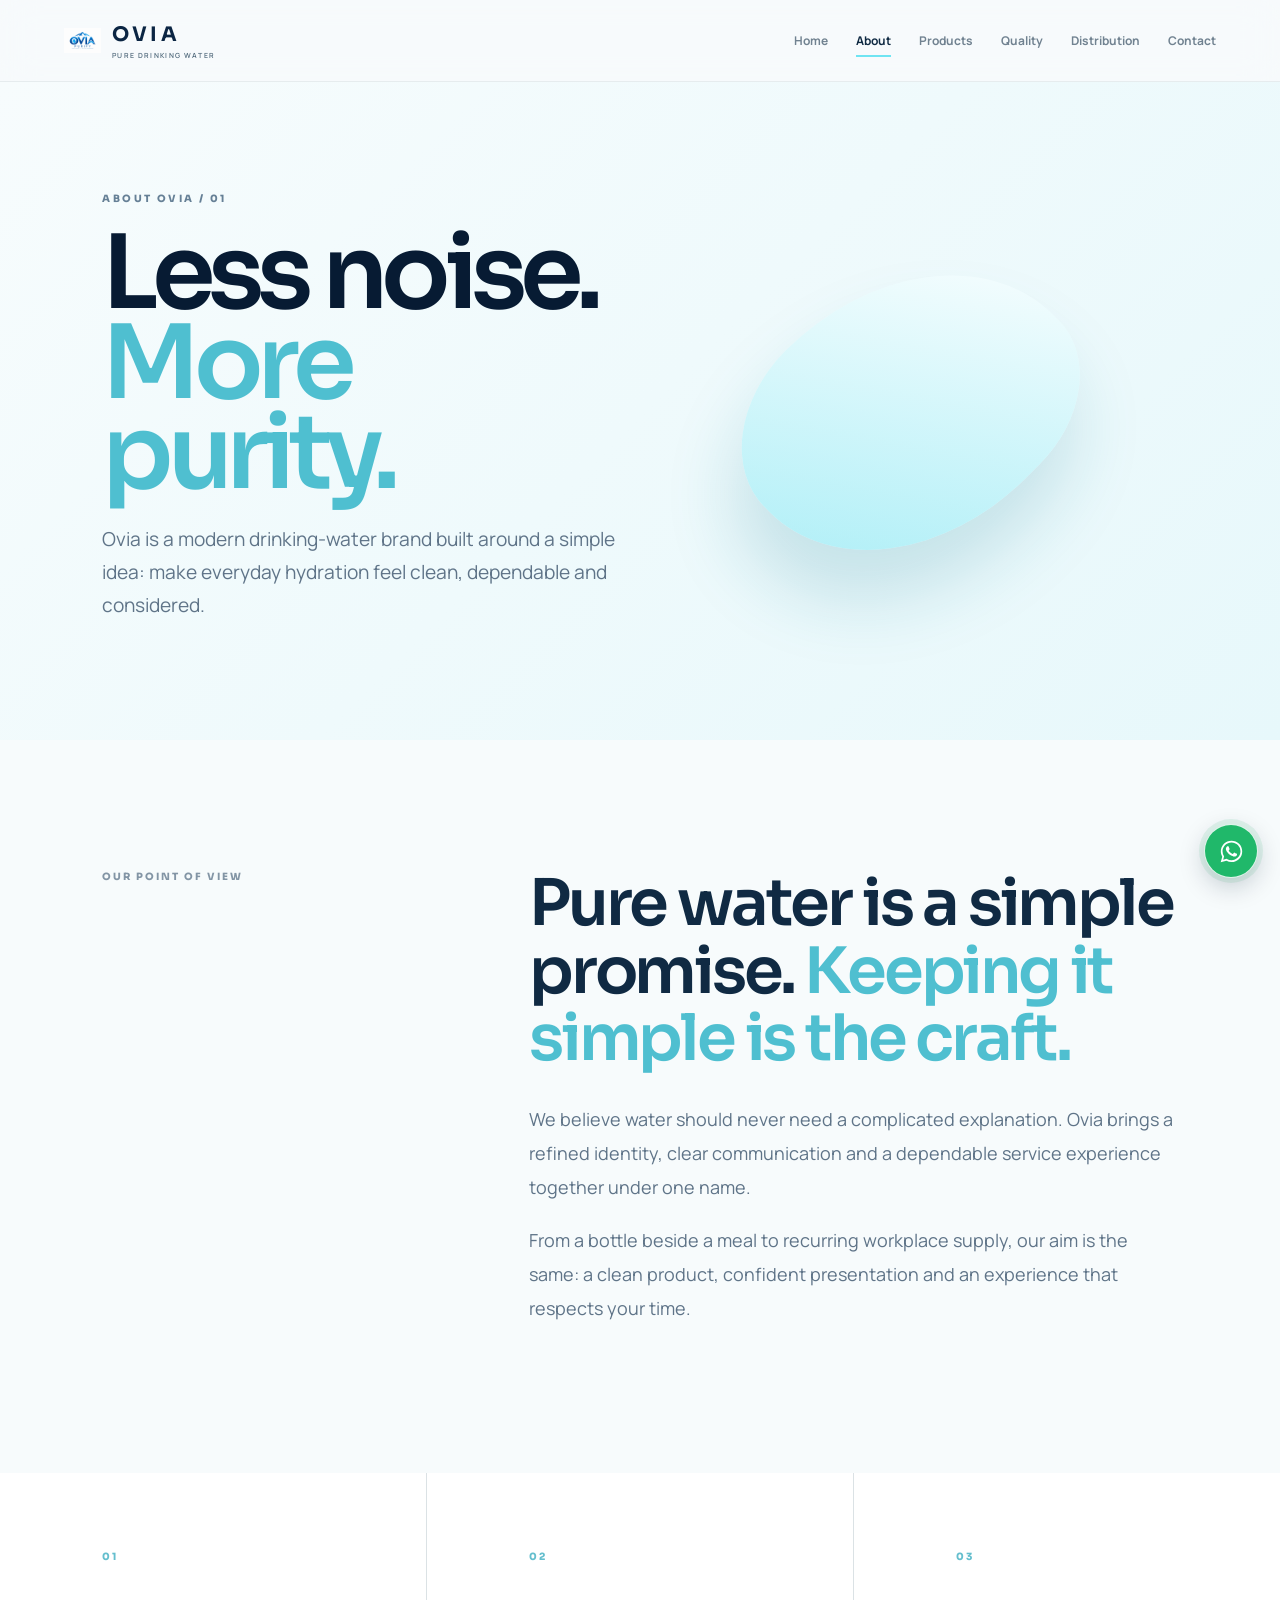
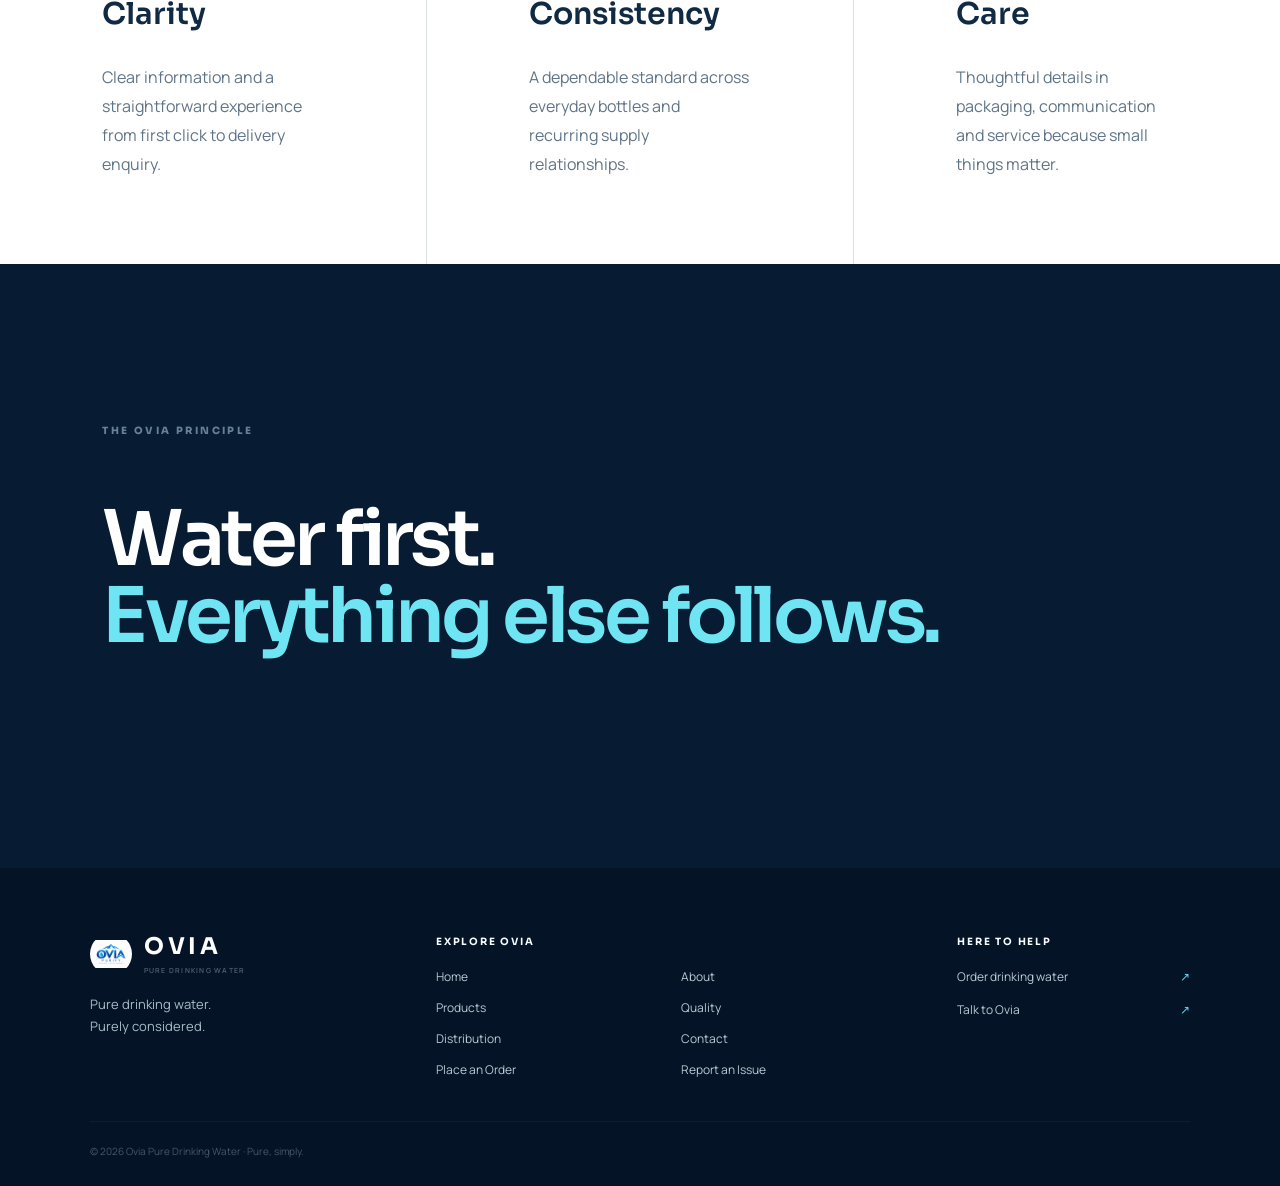
==== commit 9f048a40: "Refresh Ovia stylesheet for larger header logo" ====
--- a/about.html
+++ b/about.html
@@ -1,6 +1,6 @@
 <!doctype html><html lang="en"><head><meta charset="utf-8"><meta name="viewport" content="width=device-width,initial-scale=1"><title>About Ovia — Pure, Simply.</title>
 <meta name="description" content="Learn about Ovia Pure Drinking Water, our approach to clear communication, dependable supply and customer service.">
-<link rel="canonical" href="https://ovia-pure-drinking-water.github.io/oviapurelife.com/about.html"><link rel="preconnect" href="https://fonts.googleapis.com"><link href="https://fonts.googleapis.com/css2?family=Manrope:wght@400;500;600;700;800&family=Sora:wght@500;600;700&display=swap" rel="stylesheet"><link rel="icon" type="image/png" href="ovia-logo.png?v=20261027"><link rel="stylesheet" href="styles.css?v=ovia-logo2"><style id="about-page-refinement">/* About page only: keep the existing layout while matching Ovia identity and avoiding hidden content if motion scripts fail. */.reveal{opacity:1!important;transform:none!important}.brand{gap:11px;text-decoration:none}.brand-mark{width:37px;height:37px;flex:0 0 37px;border:0;border-radius:0;display:block;color:#0b2543}.brand-mark img{display:block;width:100%;height:100%;object-fit:contain}.brand-word{font:700 20px Sora,sans-serif;letter-spacing:.16em;color:#0b2543}.brand-word small{display:block;font:600 7px Manrope,sans-serif;letter-spacing:.19em;color:#526a7d;opacity:1}.home-footer{grid-template-columns:minmax(200px,1fr) minmax(300px,1.6fr) minmax(150px,.8fr);gap:42px 55px;padding:64px clamp(24px,7vw,100px) 28px}.home-footer .footer-logo{display:inline-flex;align-items:center;gap:12px;color:#fff;text-decoration:none}.home-footer .footer-logo-image{width:42px;height:42px;flex:0 0 42px;object-fit:contain;border-radius:50%}.home-footer .footer-logo span{font:700 23px Sora,sans-serif;letter-spacing:.17em}.home-footer .footer-logo small{display:block;margin-top:5px;color:#a7bfce;font:600 7px Manrope,sans-serif;letter-spacing:.18em}.home-footer .footer-brand p{font-size:13px;color:#a9bdc9}.home-footer .footer-navigation>strong,.home-footer .footer-contact>strong{display:block;margin:3px 0 20px;color:#f6fbff;font:700 10px Sora,sans-serif;letter-spacing:.18em}.home-footer .footer-links{display:grid;grid-template-columns:repeat(2,minmax(95px,1fr));gap:13px 24px;align-items:start}.home-footer .footer-links a,.home-footer .footer-contact>a{color:#b9cbd5;font-size:12px;line-height:1.5;text-decoration:none;transition:color .2s}.home-footer .footer-links a:hover,.home-footer .footer-contact>a:hover{color:#55d7ee}.home-footer .footer-contact>a{display:flex;justify-content:space-between;gap:18px;margin:0 0 15px}.home-footer .footer-contact>a span{color:#55d7ee}.home-footer>small{padding-top:22px;border-top:1px solid #ffffff18;color:#91a8b8;font-size:10px}.home-footer .footer-links a{padding:0}.home-footer .footer-contact{min-width:0}@media(max-width:900px){.home-footer{grid-template-columns:1fr 1.4fr;gap:36px}.home-footer .footer-contact{grid-column:1/-1}.home-footer .footer-contact>a{max-width:320px}}@media(max-width:680px){.brand{gap:8px}.brand-mark{width:32px;height:32px;flex-basis:32px}.brand-word{font-size:18px}.brand-word small{font-size:6px}.home-footer{grid-template-columns:1fr;padding:48px 7vw 24px;gap:30px}.home-footer .footer-contact{grid-column:auto}.home-footer .footer-links{grid-template-columns:repeat(2,minmax(0,1fr));gap:14px 20px}.home-footer>small{grid-column:auto;line-height:1.7}.home-footer .footer-navigation>strong,.home-footer .footer-contact>strong{margin-bottom:15px}.page-hero{gap:20px;padding-top:70px;padding-bottom:70px}.page-hero-art{min-height:280px}.drop-giant{width:200px;height:260px}}@media(max-width:680px){.site-header{isolation:isolate}.site-header .menu-btn{display:block;position:relative;z-index:103;padding:10px;touch-action:manipulation}.site-header .nav{z-index:102;max-height:calc(100dvh - 70px);overflow-y:auto;pointer-events:none}.site-header .nav.open{display:flex;pointer-events:auto}}@media(max-width:680px){.site-header .menu-btn{display:block!important;position:relative;z-index:10000;padding:10px;touch-action:manipulation}.site-header .nav.open{display:flex!important;pointer-events:auto!important}} </style></head><body><header class="site-header"><a class="brand" href="index.html" aria-label="Ovia — Home"><span class="brand-mark" aria-hidden="true"><img src="ovia-logo.png?v=20261027" alt=""></span><span class="brand-word">OVIA<small>PURE DRINKING WATER</small></span></a><button class="menu-btn" type="button" aria-label="Open navigation menu" aria-controls="primary-navigation" aria-expanded="false" onclick="(function(b){var n=b.parentElement.querySelector('.nav');if(!n)return;var o=!n.classList.contains('open');n.classList.toggle('open',o);n.style.cssText=o?'display:flex;position:fixed;top:70px;left:0;right:0;flex-direction:column;background:#fff;padding:20px 25px;z-index:9999;box-shadow:0 20px 30px #071b3315;max-height:calc(100dvh - 70px);overflow-y:auto':'';b.setAttribute('aria-expanded',String(o));})(this)"><i></i><i></i></button><nav id="primary-navigation" class="nav"><a href="index.html">Home</a><a class="active" href="about.html">About</a><a class="" href="products.html">Products</a><a class="" href="quality.html">Quality</a><a class="" href="distribution.html">Distribution</a><a class="" href="contact.html">Contact</a></nav></header><main><section class="page-hero"><div class="reveal"><p class="eyebrow">ABOUT OVIA / 01</p><h1>Less noise.<br><em>More purity.</em></h1><p class="lead">Ovia is a modern drinking-water brand built around a simple idea: make everyday hydration feel clean, dependable and considered.</p></div><div class="page-hero-art"><div class="drop-giant"></div></div></section><section class="section narrative"><div class="section-tag">OUR POINT OF VIEW</div><div class="narrative-copy reveal"><h2>Pure water is a simple promise. <em>Keeping it simple is the craft.</em></h2><p>We believe water should never need a complicated explanation. Ovia brings a refined identity, clear communication and a dependable service experience together under one name.</p><p>From a bottle beside a meal to recurring workplace supply, our aim is the same: a clean product, confident presentation and an experience that respects your time.</p></div></section><section class="values"><div class="value reveal"><span>01</span><h3>Clarity</h3><p>Clear information and a straightforward experience from first click to delivery enquiry.</p></div><div class="value reveal"><span>02</span><h3>Consistency</h3><p>A dependable standard across everyday bottles and recurring supply relationships.</p></div><div class="value reveal"><span>03</span><h3>Care</h3><p>Thoughtful details in packaging, communication and service because small things matter.</p></div></section><section class="dark-story"><p class="eyebrow">THE OVIA PRINCIPLE</p><h2>Water first.<br><em>Everything else follows.</em></h2></section></main><footer class="footer home-footer"><div class="footer-brand"><a class="footer-logo" href="index.html" aria-label="Ovia Home"><img src="ovia-logo.png?v=20261027" alt="" class="footer-logo-image"><span>OVIA<small>PURE DRINKING WATER</small></span></a><p>Pure drinking water.<br>Purely considered.</p></div><div class="footer-navigation"><strong>EXPLORE OVIA</strong><div class="footer-links"><a href="index.html">Home</a><a href="about.html">About</a><a href="products.html">Products</a><a href="quality.html">Quality</a><a href="distribution.html">Distribution</a><a href="contact.html">Contact</a><a href="order.html">Place an Order</a><a href="report.html">Report an Issue</a></div></div><div class="footer-contact"><strong>HERE TO HELP</strong><a href="order.html">Order drinking water <span>↗</span></a><a href="contact.html">Talk to Ovia <span>↗</span></a></div><small>© 2026 Ovia Pure Drinking Water · Pure, simply.</small></footer><div id="success-modal"></div><script src="app.js?v=pricing-clean-20261027-v2"></script>
+<link rel="canonical" href="https://ovia-pure-drinking-water.github.io/oviapurelife.com/about.html"><link rel="preconnect" href="https://fonts.googleapis.com"><link href="https://fonts.googleapis.com/css2?family=Manrope:wght@400;500;600;700;800&family=Sora:wght@500;600;700&display=swap" rel="stylesheet"><link rel="icon" type="image/png" href="ovia-logo.png?v=20261027"><link rel="stylesheet" href="styles.css?v=ovia-headerlogo3"><style id="about-page-refinement">/* About page only: keep the existing layout while matching Ovia identity and avoiding hidden content if motion scripts fail. */.reveal{opacity:1!important;transform:none!important}.brand{gap:11px;text-decoration:none}.brand-mark{width:37px;height:37px;flex:0 0 37px;border:0;border-radius:0;display:block;color:#0b2543}.brand-mark img{display:block;width:100%;height:100%;object-fit:contain}.brand-word{font:700 20px Sora,sans-serif;letter-spacing:.16em;color:#0b2543}.brand-word small{display:block;font:600 7px Manrope,sans-serif;letter-spacing:.19em;color:#526a7d;opacity:1}.home-footer{grid-template-columns:minmax(200px,1fr) minmax(300px,1.6fr) minmax(150px,.8fr);gap:42px 55px;padding:64px clamp(24px,7vw,100px) 28px}.home-footer .footer-logo{display:inline-flex;align-items:center;gap:12px;color:#fff;text-decoration:none}.home-footer .footer-logo-image{width:42px;height:42px;flex:0 0 42px;object-fit:contain;border-radius:50%}.home-footer .footer-logo span{font:700 23px Sora,sans-serif;letter-spacing:.17em}.home-footer .footer-logo small{display:block;margin-top:5px;color:#a7bfce;font:600 7px Manrope,sans-serif;letter-spacing:.18em}.home-footer .footer-brand p{font-size:13px;color:#a9bdc9}.home-footer .footer-navigation>strong,.home-footer .footer-contact>strong{display:block;margin:3px 0 20px;color:#f6fbff;font:700 10px Sora,sans-serif;letter-spacing:.18em}.home-footer .footer-links{display:grid;grid-template-columns:repeat(2,minmax(95px,1fr));gap:13px 24px;align-items:start}.home-footer .footer-links a,.home-footer .footer-contact>a{color:#b9cbd5;font-size:12px;line-height:1.5;text-decoration:none;transition:color .2s}.home-footer .footer-links a:hover,.home-footer .footer-contact>a:hover{color:#55d7ee}.home-footer .footer-contact>a{display:flex;justify-content:space-between;gap:18px;margin:0 0 15px}.home-footer .footer-contact>a span{color:#55d7ee}.home-footer>small{padding-top:22px;border-top:1px solid #ffffff18;color:#91a8b8;font-size:10px}.home-footer .footer-links a{padding:0}.home-footer .footer-contact{min-width:0}@media(max-width:900px){.home-footer{grid-template-columns:1fr 1.4fr;gap:36px}.home-footer .footer-contact{grid-column:1/-1}.home-footer .footer-contact>a{max-width:320px}}@media(max-width:680px){.brand{gap:8px}.brand-mark{width:32px;height:32px;flex-basis:32px}.brand-word{font-size:18px}.brand-word small{font-size:6px}.home-footer{grid-template-columns:1fr;padding:48px 7vw 24px;gap:30px}.home-footer .footer-contact{grid-column:auto}.home-footer .footer-links{grid-template-columns:repeat(2,minmax(0,1fr));gap:14px 20px}.home-footer>small{grid-column:auto;line-height:1.7}.home-footer .footer-navigation>strong,.home-footer .footer-contact>strong{margin-bottom:15px}.page-hero{gap:20px;padding-top:70px;padding-bottom:70px}.page-hero-art{min-height:280px}.drop-giant{width:200px;height:260px}}@media(max-width:680px){.site-header{isolation:isolate}.site-header .menu-btn{display:block;position:relative;z-index:103;padding:10px;touch-action:manipulation}.site-header .nav{z-index:102;max-height:calc(100dvh - 70px);overflow-y:auto;pointer-events:none}.site-header .nav.open{display:flex;pointer-events:auto}}@media(max-width:680px){.site-header .menu-btn{display:block!important;position:relative;z-index:10000;padding:10px;touch-action:manipulation}.site-header .nav.open{display:flex!important;pointer-events:auto!important}} </style></head><body><header class="site-header"><a class="brand" href="index.html" aria-label="Ovia — Home"><span class="brand-mark" aria-hidden="true"><img src="ovia-logo.png?v=20261027" alt=""></span><span class="brand-word">OVIA<small>PURE DRINKING WATER</small></span></a><button class="menu-btn" type="button" aria-label="Open navigation menu" aria-controls="primary-navigation" aria-expanded="false" onclick="(function(b){var n=b.parentElement.querySelector('.nav');if(!n)return;var o=!n.classList.contains('open');n.classList.toggle('open',o);n.style.cssText=o?'display:flex;position:fixed;top:70px;left:0;right:0;flex-direction:column;background:#fff;padding:20px 25px;z-index:9999;box-shadow:0 20px 30px #071b3315;max-height:calc(100dvh - 70px);overflow-y:auto':'';b.setAttribute('aria-expanded',String(o));})(this)"><i></i><i></i></button><nav id="primary-navigation" class="nav"><a href="index.html">Home</a><a class="active" href="about.html">About</a><a class="" href="products.html">Products</a><a class="" href="quality.html">Quality</a><a class="" href="distribution.html">Distribution</a><a class="" href="contact.html">Contact</a></nav></header><main><section class="page-hero"><div class="reveal"><p class="eyebrow">ABOUT OVIA / 01</p><h1>Less noise.<br><em>More purity.</em></h1><p class="lead">Ovia is a modern drinking-water brand built around a simple idea: make everyday hydration feel clean, dependable and considered.</p></div><div class="page-hero-art"><div class="drop-giant"></div></div></section><section class="section narrative"><div class="section-tag">OUR POINT OF VIEW</div><div class="narrative-copy reveal"><h2>Pure water is a simple promise. <em>Keeping it simple is the craft.</em></h2><p>We believe water should never need a complicated explanation. Ovia brings a refined identity, clear communication and a dependable service experience together under one name.</p><p>From a bottle beside a meal to recurring workplace supply, our aim is the same: a clean product, confident presentation and an experience that respects your time.</p></div></section><section class="values"><div class="value reveal"><span>01</span><h3>Clarity</h3><p>Clear information and a straightforward experience from first click to delivery enquiry.</p></div><div class="value reveal"><span>02</span><h3>Consistency</h3><p>A dependable standard across everyday bottles and recurring supply relationships.</p></div><div class="value reveal"><span>03</span><h3>Care</h3><p>Thoughtful details in packaging, communication and service because small things matter.</p></div></section><section class="dark-story"><p class="eyebrow">THE OVIA PRINCIPLE</p><h2>Water first.<br><em>Everything else follows.</em></h2></section></main><footer class="footer home-footer"><div class="footer-brand"><a class="footer-logo" href="index.html" aria-label="Ovia Home"><img src="ovia-logo.png?v=20261027" alt="" class="footer-logo-image"><span>OVIA<small>PURE DRINKING WATER</small></span></a><p>Pure drinking water.<br>Purely considered.</p></div><div class="footer-navigation"><strong>EXPLORE OVIA</strong><div class="footer-links"><a href="index.html">Home</a><a href="about.html">About</a><a href="products.html">Products</a><a href="quality.html">Quality</a><a href="distribution.html">Distribution</a><a href="contact.html">Contact</a><a href="order.html">Place an Order</a><a href="report.html">Report an Issue</a></div></div><div class="footer-contact"><strong>HERE TO HELP</strong><a href="order.html">Order drinking water <span>↗</span></a><a href="contact.html">Talk to Ovia <span>↗</span></a></div><small>© 2026 Ovia Pure Drinking Water · Pure, simply.</small></footer><div id="success-modal"></div><script src="app.js?v=pricing-clean-20261027-v2"></script>
 <style id="ovia-whatsapp-widget">
 .ovia-wa-float{position:fixed;right:22px;bottom:22px;z-index:10000;width:54px;height:54px;display:grid;place-items:center;border-radius:50%;background:#20b86a;color:#fff;border:1px solid rgba(255,255,255,.85);box-shadow:0 8px 26px rgba(7,26,48,.22),0 0 0 5px rgba(32,184,106,.10);text-decoration:none;transition:transform .22s ease,box-shadow .22s ease;isolation:isolate}
 .ovia-wa-float:hover{transform:translateY(-3px);box-shadow:0 12px 30px rgba(7,26,48,.25),0 0 0 6px rgba(32,184,106,.14)}
--- a/styles.css
+++ b/styles.css
@@ -1,7 +1,7 @@
 :root{--navy:#071b33;--navy2:#0b2748;--aqua:#6fe4f2;--ice:#eafbfd;--ink:#102a43;--muted:#5f7488;--white:#fff;--line:rgba(16,42,67,.12);--ease:cubic-bezier(.16,1,.3,1)}
 *{box-sizing:border-box}html{scroll-behavior:smooth}body{margin:0;background:#f7fbfc;color:var(--ink);font-family:Manrope,system-ui,sans-serif;overflow-x:hidden}a{text-decoration:none;color:inherit}button,input,select,textarea{font:inherit}button{cursor:pointer}
 #preloader{position:fixed;inset:0;z-index:9999;background:var(--navy);display:grid;place-items:center;align-content:center;gap:22px;color:white;transition:opacity .8s var(--ease),visibility .8s}.preload-orb{width:88px;height:104px;animation:dropIn 1.2s var(--ease)}.preload-orb svg{width:100%;height:100%;fill:none;stroke:var(--aqua);stroke-width:2}.preload-line{width:180px;height:1px;background:rgba(255,255,255,.15);position:relative;overflow:hidden}.preload-line:after{content:"";position:absolute;inset:0;background:var(--aqua);transform:translateX(-100%);animation:loadline 1.5s var(--ease) forwards}.preloader-done{opacity:0;visibility:hidden}.preload-orb+ .preload-line+span{font:700 12px Sora;letter-spacing:.35em}
-.site-header{height:82px;padding:0 clamp(20px,5vw,72px);display:flex;align-items:center;justify-content:space-between;background:rgba(247,251,252,.8);backdrop-filter:blur(18px);position:sticky;top:0;z-index:100;border-bottom:1px solid rgba(16,42,67,.07)}.brand{display:flex;align-items:center;gap:10px;font:700 18px Sora;letter-spacing:.08em}.brand small{display:block;font:700 7px Manrope;letter-spacing:.22em;opacity:.5;margin-top:3px}.brand-mark{width:38px;height:38px;flex:0 0 38px;border:0;border-radius:50%;display:block;overflow:hidden;color:var(--aqua);font-size:28px;line-height:1}.brand-mark img{display:block;width:100%;height:100%;object-fit:contain}.nav{display:flex;gap:28px;font-size:12px;font-weight:700}.nav a{opacity:.58;position:relative;padding:32px 0}.nav a:after{content:"";position:absolute;left:0;right:100%;bottom:24px;height:2px;background:var(--aqua);transition:.4s var(--ease)}.nav a:hover,.nav a.active{opacity:1}.nav a.active:after,.nav a:hover:after{right:0}.menu-btn{display:none;background:none;border:0}.menu-btn i{display:block;width:25px;height:2px;background:var(--navy);margin:6px}
+.site-header{height:82px;padding:0 clamp(20px,5vw,72px);display:flex;align-items:center;justify-content:space-between;background:rgba(247,251,252,.8);backdrop-filter:blur(18px);position:sticky;top:0;z-index:100;border-bottom:1px solid rgba(16,42,67,.07)}.brand{display:flex;align-items:center;gap:12px;font:700 21px Sora;letter-spacing:.08em}.brand small{display:block;font:700 8px Manrope;letter-spacing:.22em;opacity:.58;margin-top:4px}.brand-mark{width:50px;height:50px;flex:0 0 50px;border:0;border-radius:50%;display:block;overflow:hidden;color:var(--aqua);font-size:28px;line-height:1}.brand-mark img{display:block;width:100%;height:100%;object-fit:contain}.nav{display:flex;gap:28px;font-size:12px;font-weight:700}.nav a{opacity:.58;position:relative;padding:32px 0}.nav a:after{content:"";position:absolute;left:0;right:100%;bottom:24px;height:2px;background:var(--aqua);transition:.4s var(--ease)}.nav a:hover,.nav a.active{opacity:1}.nav a.active:after,.nav a:hover:after{right:0}.menu-btn{display:none;background:none;border:0}.menu-btn i{display:block;width:25px;height:2px;background:var(--navy);margin:6px}
 .hero{min-height:calc(100vh - 82px);position:relative;display:grid;grid-template-columns:1fr 1fr;align-items:center;padding:8vw;overflow:hidden;background:linear-gradient(135deg,#f9fdfe,#eaf8fb)}.hero-water{position:absolute;width:70vw;height:70vw;right:-30vw;top:-25vw;border-radius:50%;background:radial-gradient(circle,rgba(111,228,242,.32),transparent 62%);filter:blur(5px);animation:waterPulse 7s ease-in-out infinite}.hero-copy{position:relative;z-index:2;max-width:650px}.eyebrow{font:800 10px Sora;letter-spacing:.24em;color:#668096;text-transform:uppercase}.hero h1,.page-hero h1,.form-page-head h1{font:600 clamp(58px,8vw,126px)/.88 Sora;margin:24px 0;color:var(--navy);letter-spacing:-.065em}.hero h1 em,.page-hero h1 em,.form-page-head h1 em,h2 em{font-style:normal;color:#4fbfd0}.lead{font-size:clamp(17px,1.5vw,21px);line-height:1.7;color:var(--muted);max-width:650px}.hero-actions{display:flex;align-items:center;gap:26px;margin-top:36px}.btn{display:inline-flex;align-items:center;justify-content:center;gap:25px;border:0;border-radius:999px;padding:17px 24px;font-weight:800;font-size:12px;transition:.45s var(--ease);position:relative;overflow:hidden}.btn span{transition:.45s var(--ease)}.btn:hover{transform:translateY(-4px);box-shadow:0 18px 40px rgba(7,27,51,.16)}.btn:hover span{transform:translateX(5px)}.btn-primary{background:var(--navy);color:#fff}.btn-dark{background:var(--navy);color:white}.text-link{font-weight:800;font-size:12px;border-bottom:1px solid var(--navy);padding-bottom:6px}.hero-bottle-wrap{height:620px;display:grid;place-items:center;position:relative;z-index:2}.halo{position:absolute;width:440px;height:440px;border-radius:50%;background:radial-gradient(circle,rgba(111,228,242,.42),rgba(111,228,242,0) 68%);filter:blur(2px);animation:halo 5s ease-in-out infinite}.hero-orbit{position:absolute;border:1px solid rgba(79,191,208,.3);border-radius:50%;animation:spin 18s linear infinite}.o1{width:520px;height:180px;transform:rotate(-22deg)}.o2{width:410px;height:520px;transform:rotate(18deg);animation-direction:reverse}
 .bottle{position:relative;display:flex;flex-direction:column;align-items:center;filter:drop-shadow(22px 28px 28px rgba(7,27,51,.2));animation:floatBottle 5s ease-in-out infinite}.cap{width:58%;height:30px;background:linear-gradient(90deg,#b9f6fb,#4fcbdc);border-radius:7px 7px 5px 5px;box-shadow:inset 0 2px 5px #fff8}.neck{width:64%;height:50px;background:linear-gradient(90deg,rgba(255,255,255,.9),rgba(205,247,250,.75),rgba(255,255,255,.9));border-radius:8px 8px 4px 4px}.bottle-body{position:relative;width:100%;height:100%;border-radius:28px 28px 35px 35px;background:linear-gradient(100deg,rgba(255,255,255,.9),rgba(177,237,244,.7) 40%,rgba(255,255,255,.95) 75%);border:1px solid rgba(255,255,255,.9);box-shadow:inset 9px 0 18px rgba(255,255,255,.6),inset -10px 0 20px rgba(55,159,180,.12)}.bottle-body:after{content:"";position:absolute;left:12%;top:8%;width:17%;height:72%;background:linear-gradient(#fff9,transparent);border-radius:50%;filter:blur(3px)}.bottle-label{position:absolute;left:8%;right:8%;top:35%;height:30%;background:rgba(255,255,255,.72);border:1px solid rgba(7,27,51,.07);border-radius:14px;display:grid;place-content:center;text-align:center;z-index:2}.bottle-label b{font:700 20px Sora;letter-spacing:.1em;color:var(--navy)}.bottle-label small{font-size:7px;letter-spacing:.2em;margin-top:4px;color:#648093}.bottle-label i{display:block;width:22px;height:1px;background:var(--aqua);margin:8px auto 0}.bottle-150{width:230px;height:520px}.bottle-500{width:145px;height:340px}.bottle-1500{width:190px;height:455px}.bottle-19{width:270px;height:390px}.bottle-19 .bottle-body{border-radius:20px 20px 34px 34px}.handle{position:absolute;width:105px;height:145px;right:-48px;top:90px;border:18px solid rgba(190,239,244,.85);border-left:0;border-radius:0 60px 60px 0;z-index:-1}.mini-bottle{position:relative;margin:auto;display:flex;flex-direction:column;align-items:center}.b500{width:80px;height:190px}.b1500{width:95px;height:225px}.b19{width:125px;height:190px}.mini-bottle .cap{height:12px}.mini-bottle .neck{height:20px}.mini-bottle .bottle-body{border-radius:13px 13px 18px 18px}.mini-bottle .bottle-label b{font-size:10px}.mini-bottle .bottle-label small{font-size:5px}.scroll-cue{position:absolute;bottom:28px;left:8vw;font:800 9px Sora;letter-spacing:.2em;color:#73889a}.scroll-cue span{font-size:18px;margin-left:8px}
 .section{padding:130px 8vw}.split{display:grid;grid-template-columns:.5fr 1fr;gap:7vw}.section-tag{font:800 10px Sora;letter-spacing:.2em;color:#8395a5}.split-content{max-width:760px}.split h2,.section-head h2{font:600 clamp(38px,5vw,70px)/1.02 Sora;letter-spacing:-.05em;margin:15px 0 25px}.split p:not(.eyebrow){font-size:18px;line-height:1.85;color:var(--muted);max-width:700px}.dark-band{background:var(--navy);color:white;overflow:hidden;padding:34px 0}.marquee{display:flex;gap:70px;white-space:nowrap;width:max-content;animation:marquee 22s linear infinite}.marquee span{font:600 28px Sora;letter-spacing:.05em}.product-preview{background:#eef8fa}.section-head{display:flex;justify-content:space-between;align-items:end;margin-bottom:65px}.product-grid{display:grid;grid-template-columns:repeat(3,1fr);gap:24px}.product-card{background:white;border:1px solid var(--line);border-radius:30px;padding:45px 30px;min-height:450px;display:flex;flex-direction:column;justify-content:flex-end;transition:.55s var(--ease)}.product-card:hover{transform:translateY(-12px);box-shadow:0 30px 70px rgba(7,27,51,.12)}.product-card.featured{background:var(--navy);color:white}.product-card p{color:#7790a3}.product-card.featured p{color:#aac2d0}.product-card h3{font:600 28px Sora;margin:25px 0 5px}.cta-panel{margin:0 8vw 100px;border-radius:38px;padding:75px;display:flex;justify-content:space-between;align-items:center;background:linear-gradient(120deg,var(--navy),#0d3a62);color:#fff;position:relative;overflow:hidden}.cta-panel:after{content:"";position:absolute;width:420px;height:420px;right:-120px;top:-190px;border:1px solid rgba(111,228,242,.3);border-radius:50%}.cta-panel h2{font:600 clamp(35px,4vw,60px) Sora;letter-spacing:-.04em;margin:10px 0}.cta-panel h2 em{color:var(--aqua)}
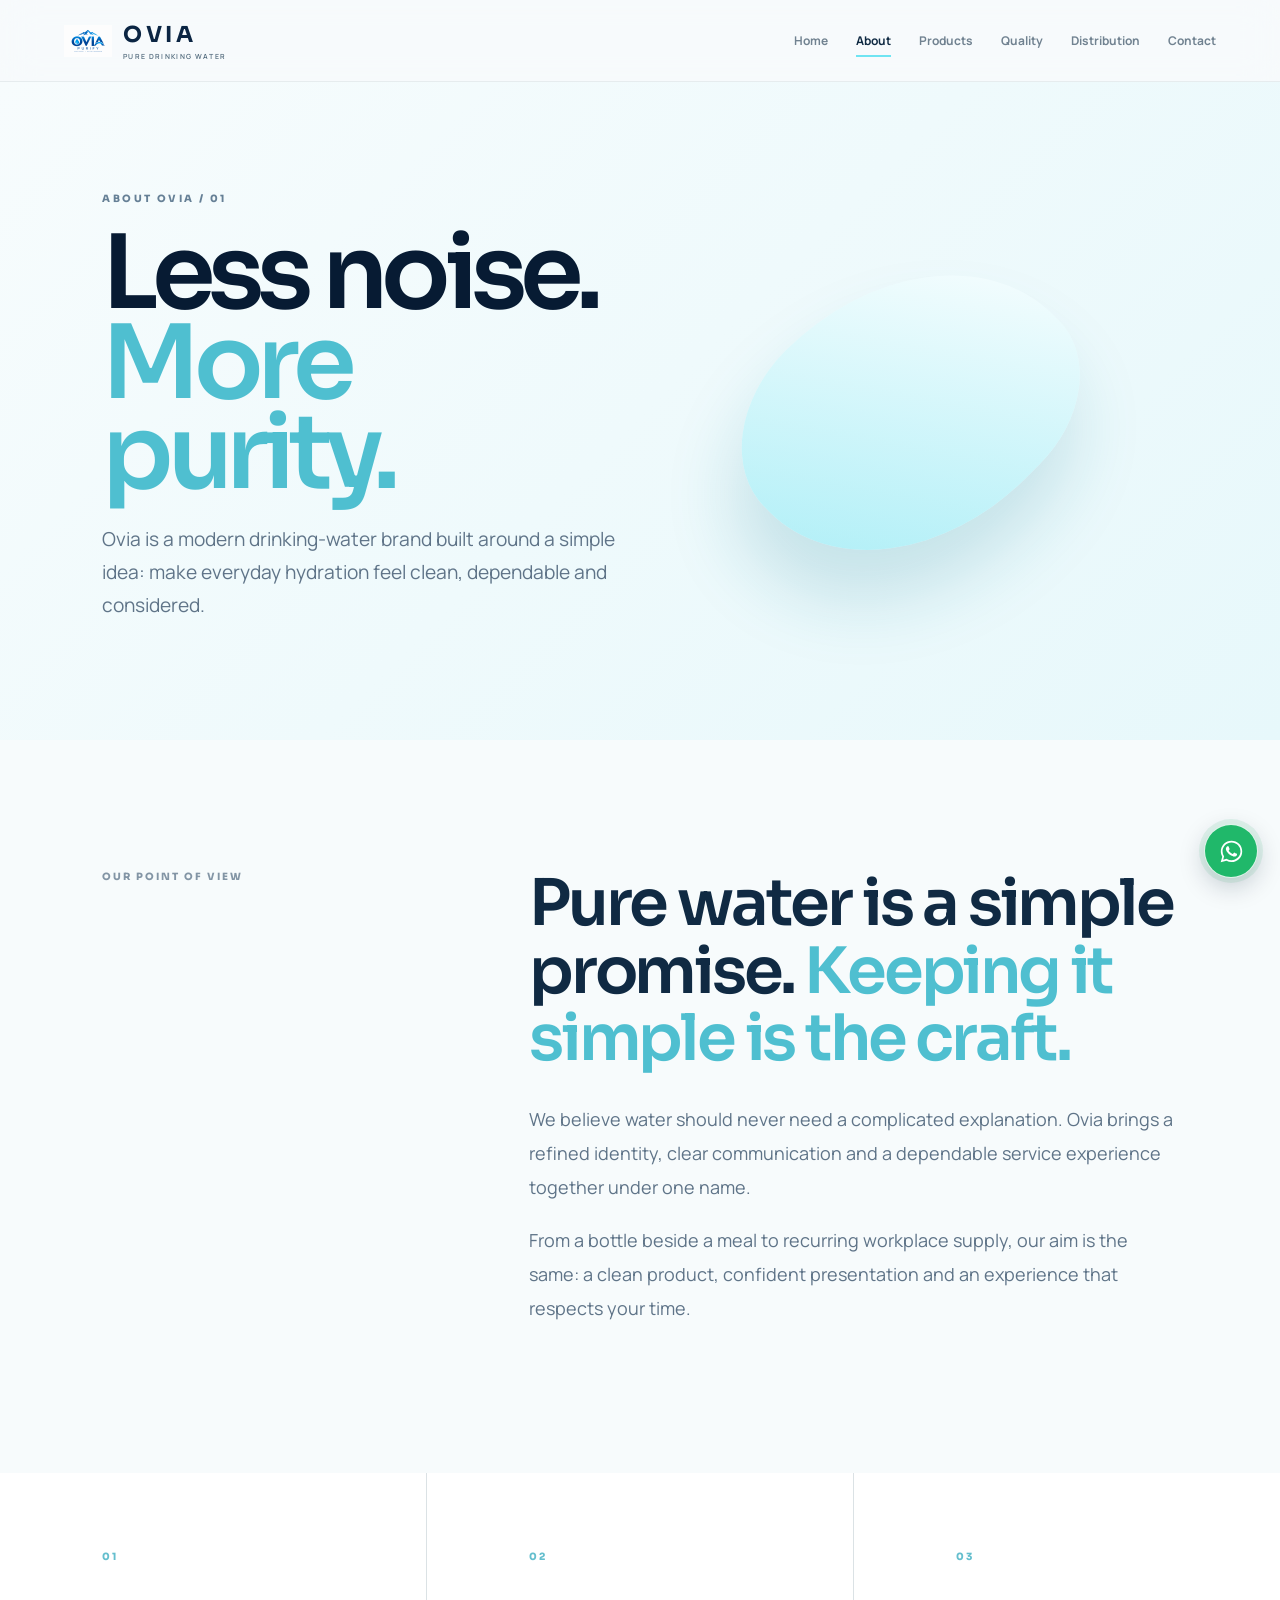
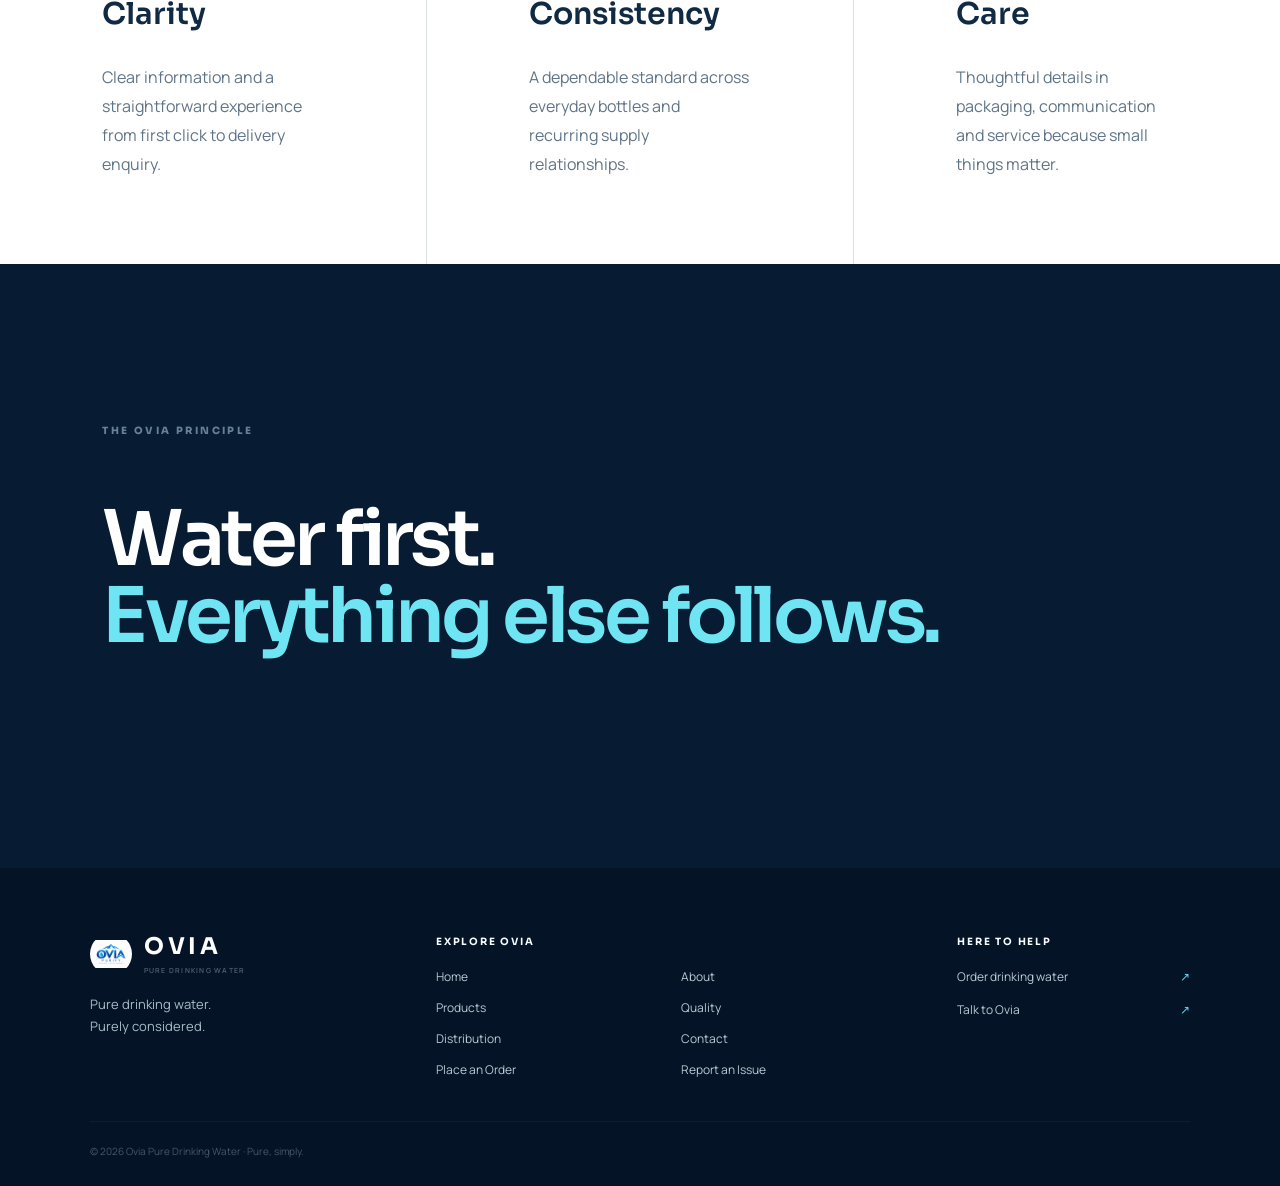
==== commit 67b9dace: "Enlarge Ovia header logo for visibility" ====
--- a/about.html
+++ b/about.html
@@ -1,6 +1,6 @@
 <!doctype html><html lang="en"><head><meta charset="utf-8"><meta name="viewport" content="width=device-width,initial-scale=1"><title>About Ovia — Pure, Simply.</title>
 <meta name="description" content="Learn about Ovia Pure Drinking Water, our approach to clear communication, dependable supply and customer service.">
-<link rel="canonical" href="https://ovia-pure-drinking-water.github.io/oviapurelife.com/about.html"><link rel="preconnect" href="https://fonts.googleapis.com"><link href="https://fonts.googleapis.com/css2?family=Manrope:wght@400;500;600;700;800&family=Sora:wght@500;600;700&display=swap" rel="stylesheet"><link rel="icon" type="image/png" href="ovia-logo.png?v=20261027"><link rel="stylesheet" href="styles.css?v=ovia-headerlogo3"><style id="about-page-refinement">/* About page only: keep the existing layout while matching Ovia identity and avoiding hidden content if motion scripts fail. */.reveal{opacity:1!important;transform:none!important}.brand{gap:11px;text-decoration:none}.brand-mark{width:37px;height:37px;flex:0 0 37px;border:0;border-radius:0;display:block;color:#0b2543}.brand-mark img{display:block;width:100%;height:100%;object-fit:contain}.brand-word{font:700 20px Sora,sans-serif;letter-spacing:.16em;color:#0b2543}.brand-word small{display:block;font:600 7px Manrope,sans-serif;letter-spacing:.19em;color:#526a7d;opacity:1}.home-footer{grid-template-columns:minmax(200px,1fr) minmax(300px,1.6fr) minmax(150px,.8fr);gap:42px 55px;padding:64px clamp(24px,7vw,100px) 28px}.home-footer .footer-logo{display:inline-flex;align-items:center;gap:12px;color:#fff;text-decoration:none}.home-footer .footer-logo-image{width:42px;height:42px;flex:0 0 42px;object-fit:contain;border-radius:50%}.home-footer .footer-logo span{font:700 23px Sora,sans-serif;letter-spacing:.17em}.home-footer .footer-logo small{display:block;margin-top:5px;color:#a7bfce;font:600 7px Manrope,sans-serif;letter-spacing:.18em}.home-footer .footer-brand p{font-size:13px;color:#a9bdc9}.home-footer .footer-navigation>strong,.home-footer .footer-contact>strong{display:block;margin:3px 0 20px;color:#f6fbff;font:700 10px Sora,sans-serif;letter-spacing:.18em}.home-footer .footer-links{display:grid;grid-template-columns:repeat(2,minmax(95px,1fr));gap:13px 24px;align-items:start}.home-footer .footer-links a,.home-footer .footer-contact>a{color:#b9cbd5;font-size:12px;line-height:1.5;text-decoration:none;transition:color .2s}.home-footer .footer-links a:hover,.home-footer .footer-contact>a:hover{color:#55d7ee}.home-footer .footer-contact>a{display:flex;justify-content:space-between;gap:18px;margin:0 0 15px}.home-footer .footer-contact>a span{color:#55d7ee}.home-footer>small{padding-top:22px;border-top:1px solid #ffffff18;color:#91a8b8;font-size:10px}.home-footer .footer-links a{padding:0}.home-footer .footer-contact{min-width:0}@media(max-width:900px){.home-footer{grid-template-columns:1fr 1.4fr;gap:36px}.home-footer .footer-contact{grid-column:1/-1}.home-footer .footer-contact>a{max-width:320px}}@media(max-width:680px){.brand{gap:8px}.brand-mark{width:32px;height:32px;flex-basis:32px}.brand-word{font-size:18px}.brand-word small{font-size:6px}.home-footer{grid-template-columns:1fr;padding:48px 7vw 24px;gap:30px}.home-footer .footer-contact{grid-column:auto}.home-footer .footer-links{grid-template-columns:repeat(2,minmax(0,1fr));gap:14px 20px}.home-footer>small{grid-column:auto;line-height:1.7}.home-footer .footer-navigation>strong,.home-footer .footer-contact>strong{margin-bottom:15px}.page-hero{gap:20px;padding-top:70px;padding-bottom:70px}.page-hero-art{min-height:280px}.drop-giant{width:200px;height:260px}}@media(max-width:680px){.site-header{isolation:isolate}.site-header .menu-btn{display:block;position:relative;z-index:103;padding:10px;touch-action:manipulation}.site-header .nav{z-index:102;max-height:calc(100dvh - 70px);overflow-y:auto;pointer-events:none}.site-header .nav.open{display:flex;pointer-events:auto}}@media(max-width:680px){.site-header .menu-btn{display:block!important;position:relative;z-index:10000;padding:10px;touch-action:manipulation}.site-header .nav.open{display:flex!important;pointer-events:auto!important}} </style></head><body><header class="site-header"><a class="brand" href="index.html" aria-label="Ovia — Home"><span class="brand-mark" aria-hidden="true"><img src="ovia-logo.png?v=20261027" alt=""></span><span class="brand-word">OVIA<small>PURE DRINKING WATER</small></span></a><button class="menu-btn" type="button" aria-label="Open navigation menu" aria-controls="primary-navigation" aria-expanded="false" onclick="(function(b){var n=b.parentElement.querySelector('.nav');if(!n)return;var o=!n.classList.contains('open');n.classList.toggle('open',o);n.style.cssText=o?'display:flex;position:fixed;top:70px;left:0;right:0;flex-direction:column;background:#fff;padding:20px 25px;z-index:9999;box-shadow:0 20px 30px #071b3315;max-height:calc(100dvh - 70px);overflow-y:auto':'';b.setAttribute('aria-expanded',String(o));})(this)"><i></i><i></i></button><nav id="primary-navigation" class="nav"><a href="index.html">Home</a><a class="active" href="about.html">About</a><a class="" href="products.html">Products</a><a class="" href="quality.html">Quality</a><a class="" href="distribution.html">Distribution</a><a class="" href="contact.html">Contact</a></nav></header><main><section class="page-hero"><div class="reveal"><p class="eyebrow">ABOUT OVIA / 01</p><h1>Less noise.<br><em>More purity.</em></h1><p class="lead">Ovia is a modern drinking-water brand built around a simple idea: make everyday hydration feel clean, dependable and considered.</p></div><div class="page-hero-art"><div class="drop-giant"></div></div></section><section class="section narrative"><div class="section-tag">OUR POINT OF VIEW</div><div class="narrative-copy reveal"><h2>Pure water is a simple promise. <em>Keeping it simple is the craft.</em></h2><p>We believe water should never need a complicated explanation. Ovia brings a refined identity, clear communication and a dependable service experience together under one name.</p><p>From a bottle beside a meal to recurring workplace supply, our aim is the same: a clean product, confident presentation and an experience that respects your time.</p></div></section><section class="values"><div class="value reveal"><span>01</span><h3>Clarity</h3><p>Clear information and a straightforward experience from first click to delivery enquiry.</p></div><div class="value reveal"><span>02</span><h3>Consistency</h3><p>A dependable standard across everyday bottles and recurring supply relationships.</p></div><div class="value reveal"><span>03</span><h3>Care</h3><p>Thoughtful details in packaging, communication and service because small things matter.</p></div></section><section class="dark-story"><p class="eyebrow">THE OVIA PRINCIPLE</p><h2>Water first.<br><em>Everything else follows.</em></h2></section></main><footer class="footer home-footer"><div class="footer-brand"><a class="footer-logo" href="index.html" aria-label="Ovia Home"><img src="ovia-logo.png?v=20261027" alt="" class="footer-logo-image"><span>OVIA<small>PURE DRINKING WATER</small></span></a><p>Pure drinking water.<br>Purely considered.</p></div><div class="footer-navigation"><strong>EXPLORE OVIA</strong><div class="footer-links"><a href="index.html">Home</a><a href="about.html">About</a><a href="products.html">Products</a><a href="quality.html">Quality</a><a href="distribution.html">Distribution</a><a href="contact.html">Contact</a><a href="order.html">Place an Order</a><a href="report.html">Report an Issue</a></div></div><div class="footer-contact"><strong>HERE TO HELP</strong><a href="order.html">Order drinking water <span>↗</span></a><a href="contact.html">Talk to Ovia <span>↗</span></a></div><small>© 2026 Ovia Pure Drinking Water · Pure, simply.</small></footer><div id="success-modal"></div><script src="app.js?v=pricing-clean-20261027-v2"></script>
+<link rel="canonical" href="https://ovia-pure-drinking-water.github.io/oviapurelife.com/about.html"><link rel="preconnect" href="https://fonts.googleapis.com"><link href="https://fonts.googleapis.com/css2?family=Manrope:wght@400;500;600;700;800&family=Sora:wght@500;600;700&display=swap" rel="stylesheet"><link rel="icon" type="image/png" href="ovia-logo.png?v=20261027"><link rel="stylesheet" href="styles.css?v=ovia-headerlogo3"><style id="about-page-refinement">/* About page only: keep the existing layout while matching Ovia identity and avoiding hidden content if motion scripts fail. */.reveal{opacity:1!important;transform:none!important}.brand{gap:11px;text-decoration:none}.brand-mark{width:48px;height:48px;flex:0 0 48px;border:0;border-radius:0;display:block;color:#0b2543}.brand-mark img{display:block;width:100%;height:100%;object-fit:contain}.brand-word{font:700 22px Sora,sans-serif;letter-spacing:.16em;color:#0b2543}.brand-word small{display:block;font:600 7px Manrope,sans-serif;letter-spacing:.19em;color:#526a7d;opacity:1}.home-footer{grid-template-columns:minmax(200px,1fr) minmax(300px,1.6fr) minmax(150px,.8fr);gap:42px 55px;padding:64px clamp(24px,7vw,100px) 28px}.home-footer .footer-logo{display:inline-flex;align-items:center;gap:12px;color:#fff;text-decoration:none}.home-footer .footer-logo-image{width:42px;height:42px;flex:0 0 42px;object-fit:contain;border-radius:50%}.home-footer .footer-logo span{font:700 23px Sora,sans-serif;letter-spacing:.17em}.home-footer .footer-logo small{display:block;margin-top:5px;color:#a7bfce;font:600 7px Manrope,sans-serif;letter-spacing:.18em}.home-footer .footer-brand p{font-size:13px;color:#a9bdc9}.home-footer .footer-navigation>strong,.home-footer .footer-contact>strong{display:block;margin:3px 0 20px;color:#f6fbff;font:700 10px Sora,sans-serif;letter-spacing:.18em}.home-footer .footer-links{display:grid;grid-template-columns:repeat(2,minmax(95px,1fr));gap:13px 24px;align-items:start}.home-footer .footer-links a,.home-footer .footer-contact>a{color:#b9cbd5;font-size:12px;line-height:1.5;text-decoration:none;transition:color .2s}.home-footer .footer-links a:hover,.home-footer .footer-contact>a:hover{color:#55d7ee}.home-footer .footer-contact>a{display:flex;justify-content:space-between;gap:18px;margin:0 0 15px}.home-footer .footer-contact>a span{color:#55d7ee}.home-footer>small{padding-top:22px;border-top:1px solid #ffffff18;color:#91a8b8;font-size:10px}.home-footer .footer-links a{padding:0}.home-footer .footer-contact{min-width:0}@media(max-width:900px){.home-footer{grid-template-columns:1fr 1.4fr;gap:36px}.home-footer .footer-contact{grid-column:1/-1}.home-footer .footer-contact>a{max-width:320px}}@media(max-width:680px){.brand{gap:8px}.brand-mark{width:40px;height:40px;flex-basis:40px}.brand-word{font-size:20px}.brand-word small{font-size:7px}.home-footer{grid-template-columns:1fr;padding:48px 7vw 24px;gap:30px}.home-footer .footer-contact{grid-column:auto}.home-footer .footer-links{grid-template-columns:repeat(2,minmax(0,1fr));gap:14px 20px}.home-footer>small{grid-column:auto;line-height:1.7}.home-footer .footer-navigation>strong,.home-footer .footer-contact>strong{margin-bottom:15px}.page-hero{gap:20px;padding-top:70px;padding-bottom:70px}.page-hero-art{min-height:280px}.drop-giant{width:200px;height:260px}}@media(max-width:680px){.site-header{isolation:isolate}.site-header .menu-btn{display:block;position:relative;z-index:103;padding:10px;touch-action:manipulation}.site-header .nav{z-index:102;max-height:calc(100dvh - 70px);overflow-y:auto;pointer-events:none}.site-header .nav.open{display:flex;pointer-events:auto}}@media(max-width:680px){.site-header .menu-btn{display:block!important;position:relative;z-index:10000;padding:10px;touch-action:manipulation}.site-header .nav.open{display:flex!important;pointer-events:auto!important}} </style></head><body><header class="site-header"><a class="brand" href="index.html" aria-label="Ovia — Home"><span class="brand-mark" aria-hidden="true"><img src="ovia-logo.png?v=20261027" alt=""></span><span class="brand-word">OVIA<small>PURE DRINKING WATER</small></span></a><button class="menu-btn" type="button" aria-label="Open navigation menu" aria-controls="primary-navigation" aria-expanded="false" onclick="(function(b){var n=b.parentElement.querySelector('.nav');if(!n)return;var o=!n.classList.contains('open');n.classList.toggle('open',o);n.style.cssText=o?'display:flex;position:fixed;top:70px;left:0;right:0;flex-direction:column;background:#fff;padding:20px 25px;z-index:9999;box-shadow:0 20px 30px #071b3315;max-height:calc(100dvh - 70px);overflow-y:auto':'';b.setAttribute('aria-expanded',String(o));})(this)"><i></i><i></i></button><nav id="primary-navigation" class="nav"><a href="index.html">Home</a><a class="active" href="about.html">About</a><a class="" href="products.html">Products</a><a class="" href="quality.html">Quality</a><a class="" href="distribution.html">Distribution</a><a class="" href="contact.html">Contact</a></nav></header><main><section class="page-hero"><div class="reveal"><p class="eyebrow">ABOUT OVIA / 01</p><h1>Less noise.<br><em>More purity.</em></h1><p class="lead">Ovia is a modern drinking-water brand built around a simple idea: make everyday hydration feel clean, dependable and considered.</p></div><div class="page-hero-art"><div class="drop-giant"></div></div></section><section class="section narrative"><div class="section-tag">OUR POINT OF VIEW</div><div class="narrative-copy reveal"><h2>Pure water is a simple promise. <em>Keeping it simple is the craft.</em></h2><p>We believe water should never need a complicated explanation. Ovia brings a refined identity, clear communication and a dependable service experience together under one name.</p><p>From a bottle beside a meal to recurring workplace supply, our aim is the same: a clean product, confident presentation and an experience that respects your time.</p></div></section><section class="values"><div class="value reveal"><span>01</span><h3>Clarity</h3><p>Clear information and a straightforward experience from first click to delivery enquiry.</p></div><div class="value reveal"><span>02</span><h3>Consistency</h3><p>A dependable standard across everyday bottles and recurring supply relationships.</p></div><div class="value reveal"><span>03</span><h3>Care</h3><p>Thoughtful details in packaging, communication and service because small things matter.</p></div></section><section class="dark-story"><p class="eyebrow">THE OVIA PRINCIPLE</p><h2>Water first.<br><em>Everything else follows.</em></h2></section></main><footer class="footer home-footer"><div class="footer-brand"><a class="footer-logo" href="index.html" aria-label="Ovia Home"><img src="ovia-logo.png?v=20261027" alt="" class="footer-logo-image"><span>OVIA<small>PURE DRINKING WATER</small></span></a><p>Pure drinking water.<br>Purely considered.</p></div><div class="footer-navigation"><strong>EXPLORE OVIA</strong><div class="footer-links"><a href="index.html">Home</a><a href="about.html">About</a><a href="products.html">Products</a><a href="quality.html">Quality</a><a href="distribution.html">Distribution</a><a href="contact.html">Contact</a><a href="order.html">Place an Order</a><a href="report.html">Report an Issue</a></div></div><div class="footer-contact"><strong>HERE TO HELP</strong><a href="order.html">Order drinking water <span>↗</span></a><a href="contact.html">Talk to Ovia <span>↗</span></a></div><small>© 2026 Ovia Pure Drinking Water · Pure, simply.</small></footer><div id="success-modal"></div><script src="app.js?v=pricing-clean-20261027-v2"></script>
 <style id="ovia-whatsapp-widget">
 .ovia-wa-float{position:fixed;right:22px;bottom:22px;z-index:10000;width:54px;height:54px;display:grid;place-items:center;border-radius:50%;background:#20b86a;color:#fff;border:1px solid rgba(255,255,255,.85);box-shadow:0 8px 26px rgba(7,26,48,.22),0 0 0 5px rgba(32,184,106,.10);text-decoration:none;transition:transform .22s ease,box-shadow .22s ease;isolation:isolate}
 .ovia-wa-float:hover{transform:translateY(-3px);box-shadow:0 12px 30px rgba(7,26,48,.25),0 0 0 6px rgba(32,184,106,.14)}
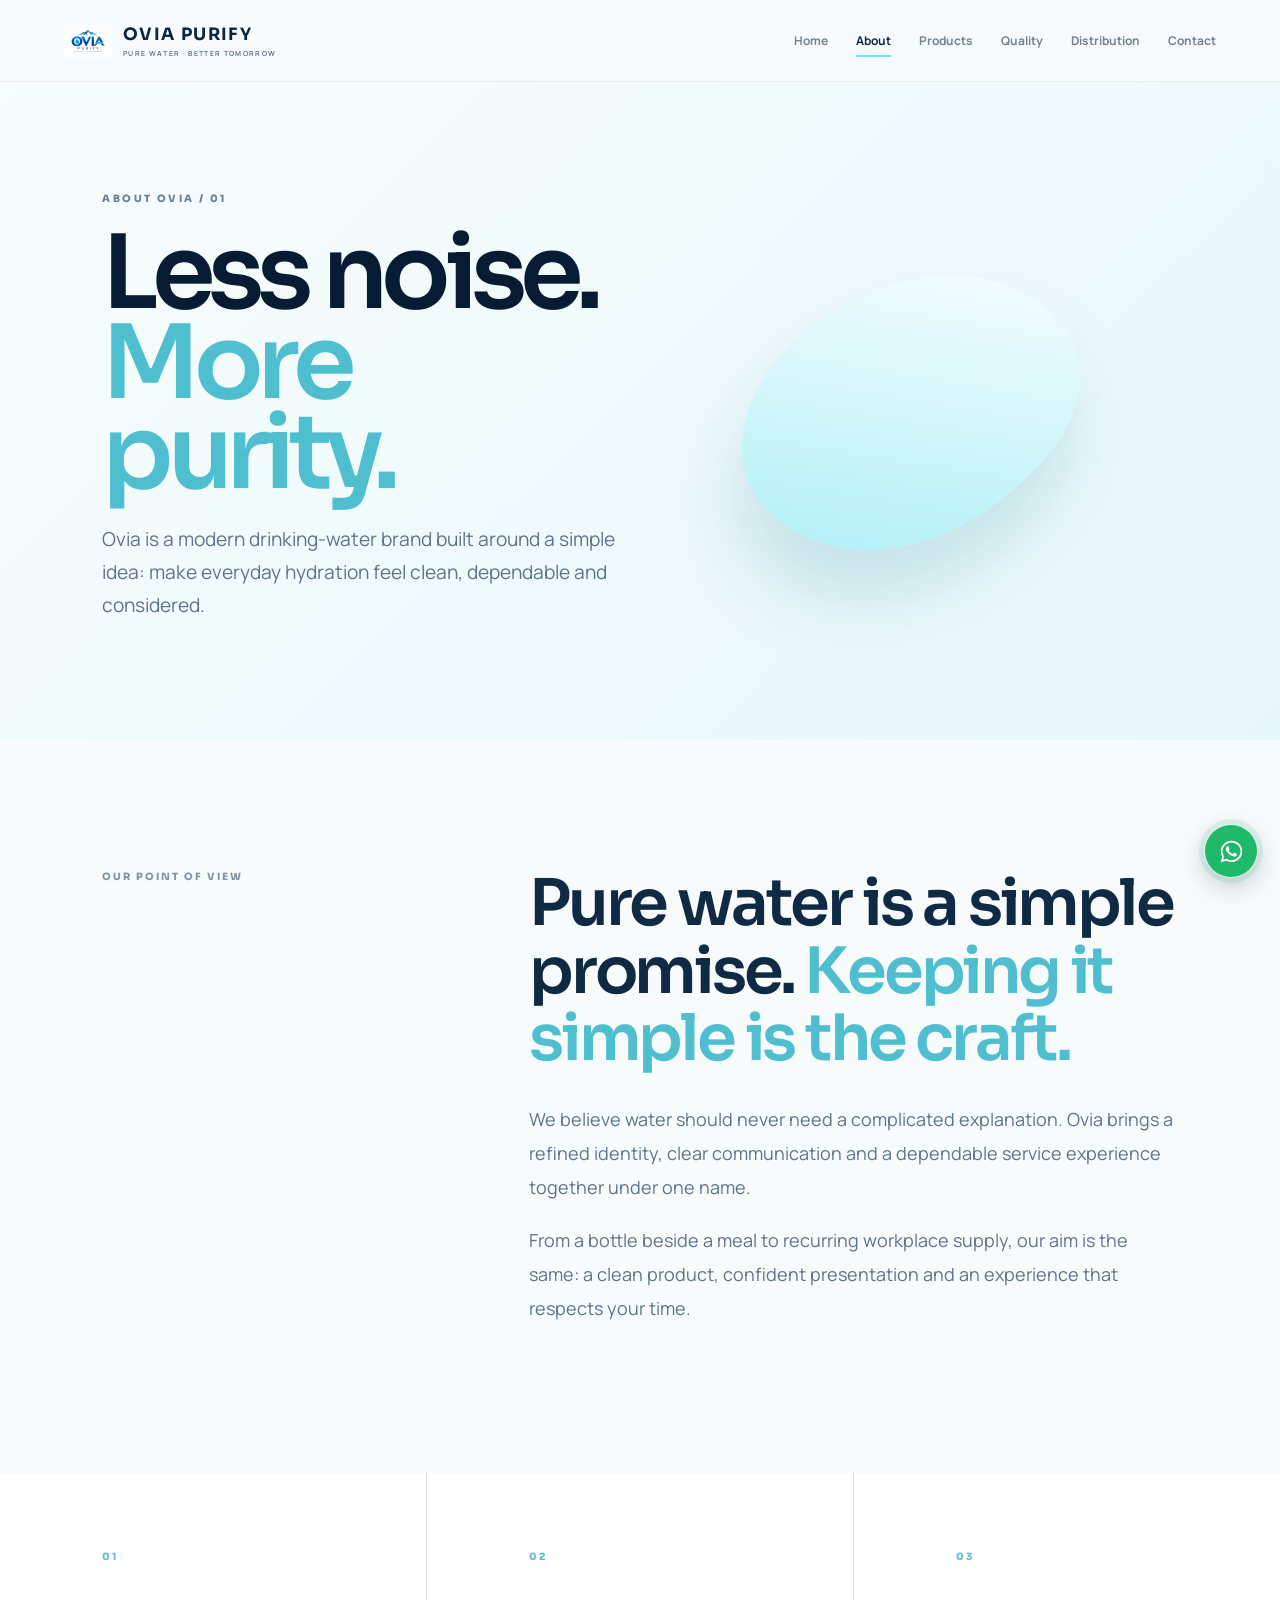
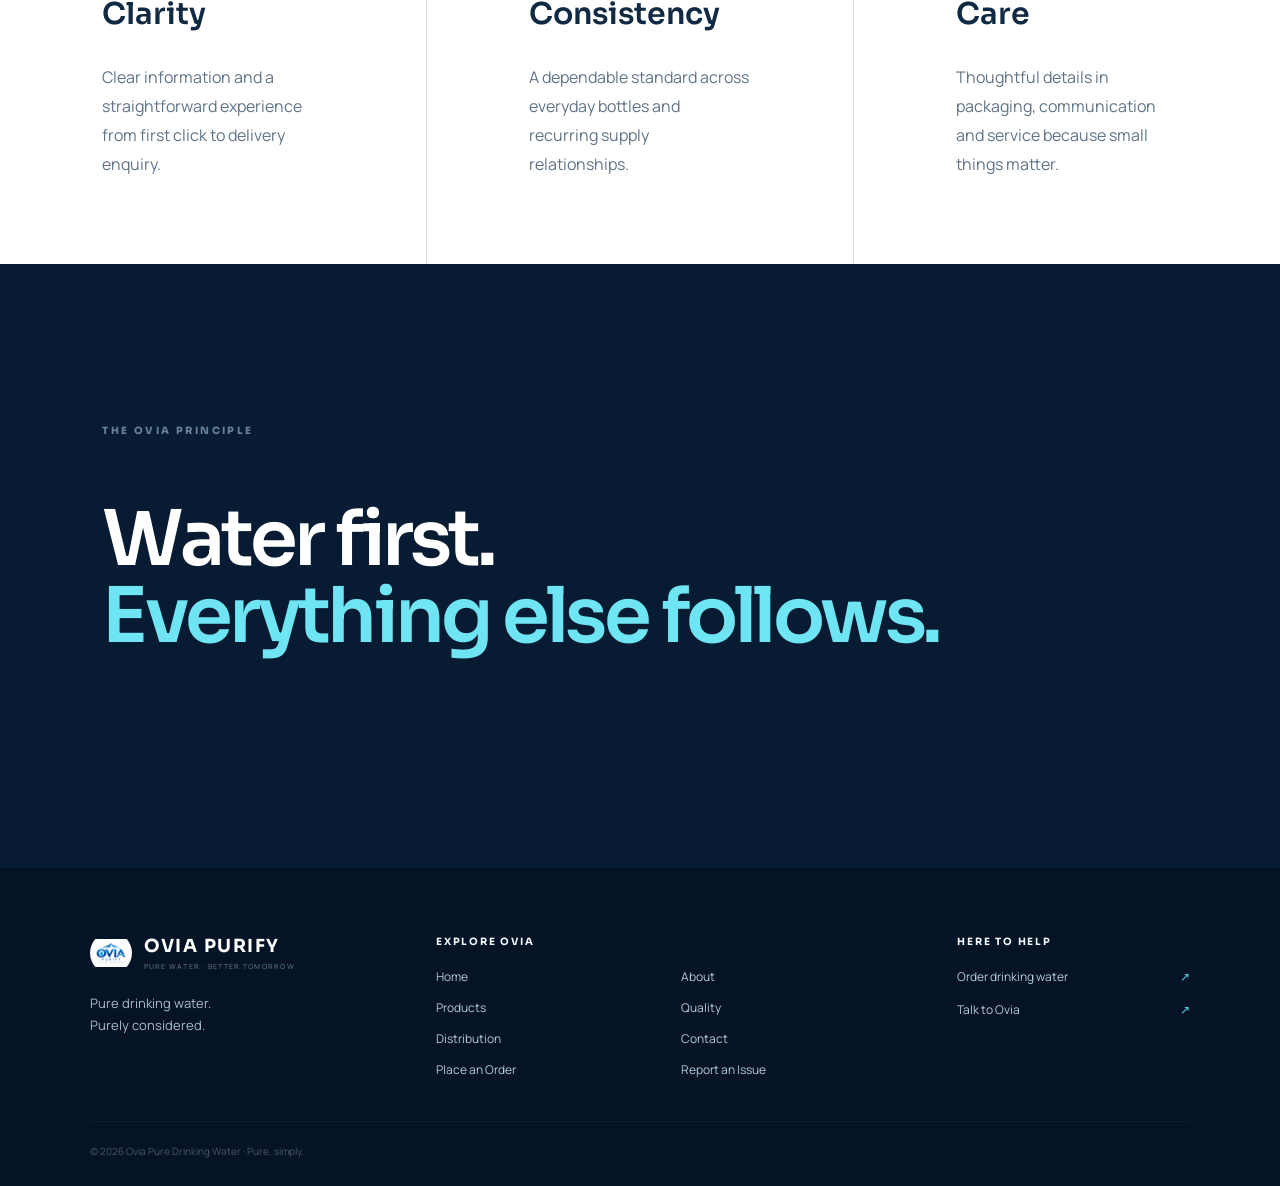
==== commit 680f7a1e: "Update Ovia brand lockup to OVIA PURIFY" ====
--- a/about.html
+++ b/about.html
@@ -1,6 +1,6 @@
 <!doctype html><html lang="en"><head><meta charset="utf-8"><meta name="viewport" content="width=device-width,initial-scale=1"><title>About Ovia — Pure, Simply.</title>
 <meta name="description" content="Learn about Ovia Pure Drinking Water, our approach to clear communication, dependable supply and customer service.">
-<link rel="canonical" href="https://ovia-pure-drinking-water.github.io/oviapurelife.com/about.html"><link rel="preconnect" href="https://fonts.googleapis.com"><link href="https://fonts.googleapis.com/css2?family=Manrope:wght@400;500;600;700;800&family=Sora:wght@500;600;700&display=swap" rel="stylesheet"><link rel="icon" type="image/png" href="ovia-logo.png?v=20261027"><link rel="stylesheet" href="styles.css?v=ovia-headerlogo3"><style id="about-page-refinement">/* About page only: keep the existing layout while matching Ovia identity and avoiding hidden content if motion scripts fail. */.reveal{opacity:1!important;transform:none!important}.brand{gap:11px;text-decoration:none}.brand-mark{width:48px;height:48px;flex:0 0 48px;border:0;border-radius:0;display:block;color:#0b2543}.brand-mark img{display:block;width:100%;height:100%;object-fit:contain}.brand-word{font:700 22px Sora,sans-serif;letter-spacing:.16em;color:#0b2543}.brand-word small{display:block;font:600 7px Manrope,sans-serif;letter-spacing:.19em;color:#526a7d;opacity:1}.home-footer{grid-template-columns:minmax(200px,1fr) minmax(300px,1.6fr) minmax(150px,.8fr);gap:42px 55px;padding:64px clamp(24px,7vw,100px) 28px}.home-footer .footer-logo{display:inline-flex;align-items:center;gap:12px;color:#fff;text-decoration:none}.home-footer .footer-logo-image{width:42px;height:42px;flex:0 0 42px;object-fit:contain;border-radius:50%}.home-footer .footer-logo span{font:700 23px Sora,sans-serif;letter-spacing:.17em}.home-footer .footer-logo small{display:block;margin-top:5px;color:#a7bfce;font:600 7px Manrope,sans-serif;letter-spacing:.18em}.home-footer .footer-brand p{font-size:13px;color:#a9bdc9}.home-footer .footer-navigation>strong,.home-footer .footer-contact>strong{display:block;margin:3px 0 20px;color:#f6fbff;font:700 10px Sora,sans-serif;letter-spacing:.18em}.home-footer .footer-links{display:grid;grid-template-columns:repeat(2,minmax(95px,1fr));gap:13px 24px;align-items:start}.home-footer .footer-links a,.home-footer .footer-contact>a{color:#b9cbd5;font-size:12px;line-height:1.5;text-decoration:none;transition:color .2s}.home-footer .footer-links a:hover,.home-footer .footer-contact>a:hover{color:#55d7ee}.home-footer .footer-contact>a{display:flex;justify-content:space-between;gap:18px;margin:0 0 15px}.home-footer .footer-contact>a span{color:#55d7ee}.home-footer>small{padding-top:22px;border-top:1px solid #ffffff18;color:#91a8b8;font-size:10px}.home-footer .footer-links a{padding:0}.home-footer .footer-contact{min-width:0}@media(max-width:900px){.home-footer{grid-template-columns:1fr 1.4fr;gap:36px}.home-footer .footer-contact{grid-column:1/-1}.home-footer .footer-contact>a{max-width:320px}}@media(max-width:680px){.brand{gap:8px}.brand-mark{width:40px;height:40px;flex-basis:40px}.brand-word{font-size:20px}.brand-word small{font-size:7px}.home-footer{grid-template-columns:1fr;padding:48px 7vw 24px;gap:30px}.home-footer .footer-contact{grid-column:auto}.home-footer .footer-links{grid-template-columns:repeat(2,minmax(0,1fr));gap:14px 20px}.home-footer>small{grid-column:auto;line-height:1.7}.home-footer .footer-navigation>strong,.home-footer .footer-contact>strong{margin-bottom:15px}.page-hero{gap:20px;padding-top:70px;padding-bottom:70px}.page-hero-art{min-height:280px}.drop-giant{width:200px;height:260px}}@media(max-width:680px){.site-header{isolation:isolate}.site-header .menu-btn{display:block;position:relative;z-index:103;padding:10px;touch-action:manipulation}.site-header .nav{z-index:102;max-height:calc(100dvh - 70px);overflow-y:auto;pointer-events:none}.site-header .nav.open{display:flex;pointer-events:auto}}@media(max-width:680px){.site-header .menu-btn{display:block!important;position:relative;z-index:10000;padding:10px;touch-action:manipulation}.site-header .nav.open{display:flex!important;pointer-events:auto!important}} </style></head><body><header class="site-header"><a class="brand" href="index.html" aria-label="Ovia — Home"><span class="brand-mark" aria-hidden="true"><img src="ovia-logo.png?v=20261027" alt=""></span><span class="brand-word">OVIA<small>PURE DRINKING WATER</small></span></a><button class="menu-btn" type="button" aria-label="Open navigation menu" aria-controls="primary-navigation" aria-expanded="false" onclick="(function(b){var n=b.parentElement.querySelector('.nav');if(!n)return;var o=!n.classList.contains('open');n.classList.toggle('open',o);n.style.cssText=o?'display:flex;position:fixed;top:70px;left:0;right:0;flex-direction:column;background:#fff;padding:20px 25px;z-index:9999;box-shadow:0 20px 30px #071b3315;max-height:calc(100dvh - 70px);overflow-y:auto':'';b.setAttribute('aria-expanded',String(o));})(this)"><i></i><i></i></button><nav id="primary-navigation" class="nav"><a href="index.html">Home</a><a class="active" href="about.html">About</a><a class="" href="products.html">Products</a><a class="" href="quality.html">Quality</a><a class="" href="distribution.html">Distribution</a><a class="" href="contact.html">Contact</a></nav></header><main><section class="page-hero"><div class="reveal"><p class="eyebrow">ABOUT OVIA / 01</p><h1>Less noise.<br><em>More purity.</em></h1><p class="lead">Ovia is a modern drinking-water brand built around a simple idea: make everyday hydration feel clean, dependable and considered.</p></div><div class="page-hero-art"><div class="drop-giant"></div></div></section><section class="section narrative"><div class="section-tag">OUR POINT OF VIEW</div><div class="narrative-copy reveal"><h2>Pure water is a simple promise. <em>Keeping it simple is the craft.</em></h2><p>We believe water should never need a complicated explanation. Ovia brings a refined identity, clear communication and a dependable service experience together under one name.</p><p>From a bottle beside a meal to recurring workplace supply, our aim is the same: a clean product, confident presentation and an experience that respects your time.</p></div></section><section class="values"><div class="value reveal"><span>01</span><h3>Clarity</h3><p>Clear information and a straightforward experience from first click to delivery enquiry.</p></div><div class="value reveal"><span>02</span><h3>Consistency</h3><p>A dependable standard across everyday bottles and recurring supply relationships.</p></div><div class="value reveal"><span>03</span><h3>Care</h3><p>Thoughtful details in packaging, communication and service because small things matter.</p></div></section><section class="dark-story"><p class="eyebrow">THE OVIA PRINCIPLE</p><h2>Water first.<br><em>Everything else follows.</em></h2></section></main><footer class="footer home-footer"><div class="footer-brand"><a class="footer-logo" href="index.html" aria-label="Ovia Home"><img src="ovia-logo.png?v=20261027" alt="" class="footer-logo-image"><span>OVIA<small>PURE DRINKING WATER</small></span></a><p>Pure drinking water.<br>Purely considered.</p></div><div class="footer-navigation"><strong>EXPLORE OVIA</strong><div class="footer-links"><a href="index.html">Home</a><a href="about.html">About</a><a href="products.html">Products</a><a href="quality.html">Quality</a><a href="distribution.html">Distribution</a><a href="contact.html">Contact</a><a href="order.html">Place an Order</a><a href="report.html">Report an Issue</a></div></div><div class="footer-contact"><strong>HERE TO HELP</strong><a href="order.html">Order drinking water <span>↗</span></a><a href="contact.html">Talk to Ovia <span>↗</span></a></div><small>© 2026 Ovia Pure Drinking Water · Pure, simply.</small></footer><div id="success-modal"></div><script src="app.js?v=pricing-clean-20261027-v2"></script>
+<link rel="canonical" href="https://ovia-pure-drinking-water.github.io/oviapurelife.com/about.html"><link rel="preconnect" href="https://fonts.googleapis.com"><link href="https://fonts.googleapis.com/css2?family=Manrope:wght@400;500;600;700;800&family=Sora:wght@500;600;700&display=swap" rel="stylesheet"><link rel="icon" type="image/png" href="ovia-logo.png?v=20261027"><link rel="stylesheet" href="styles.css?v=ovia-headerlogo3"><style id="about-page-refinement">/* About page only: keep the existing layout while matching Ovia identity and avoiding hidden content if motion scripts fail. */.reveal{opacity:1!important;transform:none!important}.brand{gap:11px;text-decoration:none}.brand-mark{width:48px;height:48px;flex:0 0 48px;border:0;border-radius:0;display:block;color:#0b2543}.brand-mark img{display:block;width:100%;height:100%;object-fit:contain}.brand-word{font:700 17px Sora,sans-serif;letter-spacing:.08em;color:#0b2543;white-space:nowrap}.brand-word small{display:block;font:600 7px Manrope,sans-serif;letter-spacing:.19em;color:#526a7d;opacity:1}.home-footer{grid-template-columns:minmax(200px,1fr) minmax(300px,1.6fr) minmax(150px,.8fr);gap:42px 55px;padding:64px clamp(24px,7vw,100px) 28px}.home-footer .footer-logo{display:inline-flex;align-items:center;gap:12px;color:#fff;text-decoration:none}.home-footer .footer-logo-image{width:42px;height:42px;flex:0 0 42px;object-fit:contain;border-radius:50%}.home-footer .footer-logo span{font:700 18px Sora,sans-serif;letter-spacing:.08em;white-space:nowrap}.home-footer .footer-logo small{display:block;margin-top:5px;color:#a7bfce;font:600 7px Manrope,sans-serif;letter-spacing:.18em}.home-footer .footer-brand p{font-size:13px;color:#a9bdc9}.home-footer .footer-navigation>strong,.home-footer .footer-contact>strong{display:block;margin:3px 0 20px;color:#f6fbff;font:700 10px Sora,sans-serif;letter-spacing:.18em}.home-footer .footer-links{display:grid;grid-template-columns:repeat(2,minmax(95px,1fr));gap:13px 24px;align-items:start}.home-footer .footer-links a,.home-footer .footer-contact>a{color:#b9cbd5;font-size:12px;line-height:1.5;text-decoration:none;transition:color .2s}.home-footer .footer-links a:hover,.home-footer .footer-contact>a:hover{color:#55d7ee}.home-footer .footer-contact>a{display:flex;justify-content:space-between;gap:18px;margin:0 0 15px}.home-footer .footer-contact>a span{color:#55d7ee}.home-footer>small{padding-top:22px;border-top:1px solid #ffffff18;color:#91a8b8;font-size:10px}.home-footer .footer-links a{padding:0}.home-footer .footer-contact{min-width:0}@media(max-width:900px){.home-footer{grid-template-columns:1fr 1.4fr;gap:36px}.home-footer .footer-contact{grid-column:1/-1}.home-footer .footer-contact>a{max-width:320px}}@media(max-width:680px){.brand{gap:8px}.brand-mark{width:40px;height:40px;flex-basis:40px}.brand-word{font-size:16px}.brand-word small{font-size:7px}.home-footer{grid-template-columns:1fr;padding:48px 7vw 24px;gap:30px}.home-footer .footer-contact{grid-column:auto}.home-footer .footer-links{grid-template-columns:repeat(2,minmax(0,1fr));gap:14px 20px}.home-footer>small{grid-column:auto;line-height:1.7}.home-footer .footer-navigation>strong,.home-footer .footer-contact>strong{margin-bottom:15px}.page-hero{gap:20px;padding-top:70px;padding-bottom:70px}.page-hero-art{min-height:280px}.drop-giant{width:200px;height:260px}}@media(max-width:680px){.site-header{isolation:isolate}.site-header .menu-btn{display:block;position:relative;z-index:103;padding:10px;touch-action:manipulation}.site-header .nav{z-index:102;max-height:calc(100dvh - 70px);overflow-y:auto;pointer-events:none}.site-header .nav.open{display:flex;pointer-events:auto}}@media(max-width:680px){.site-header .menu-btn{display:block!important;position:relative;z-index:10000;padding:10px;touch-action:manipulation}.site-header .nav.open{display:flex!important;pointer-events:auto!important}} </style></head><body><header class="site-header"><a class="brand" href="index.html" aria-label="Ovia — Home"><span class="brand-mark" aria-hidden="true"><img src="ovia-logo.png?v=20261027" alt=""></span><span class="brand-word">OVIA PURIFY<small>PURE WATER · BETTER TOMORROW</small></span></a><button class="menu-btn" type="button" aria-label="Open navigation menu" aria-controls="primary-navigation" aria-expanded="false" onclick="(function(b){var n=b.parentElement.querySelector('.nav');if(!n)return;var o=!n.classList.contains('open');n.classList.toggle('open',o);n.style.cssText=o?'display:flex;position:fixed;top:70px;left:0;right:0;flex-direction:column;background:#fff;padding:20px 25px;z-index:9999;box-shadow:0 20px 30px #071b3315;max-height:calc(100dvh - 70px);overflow-y:auto':'';b.setAttribute('aria-expanded',String(o));})(this)"><i></i><i></i></button><nav id="primary-navigation" class="nav"><a href="index.html">Home</a><a class="active" href="about.html">About</a><a class="" href="products.html">Products</a><a class="" href="quality.html">Quality</a><a class="" href="distribution.html">Distribution</a><a class="" href="contact.html">Contact</a></nav></header><main><section class="page-hero"><div class="reveal"><p class="eyebrow">ABOUT OVIA / 01</p><h1>Less noise.<br><em>More purity.</em></h1><p class="lead">Ovia is a modern drinking-water brand built around a simple idea: make everyday hydration feel clean, dependable and considered.</p></div><div class="page-hero-art"><div class="drop-giant"></div></div></section><section class="section narrative"><div class="section-tag">OUR POINT OF VIEW</div><div class="narrative-copy reveal"><h2>Pure water is a simple promise. <em>Keeping it simple is the craft.</em></h2><p>We believe water should never need a complicated explanation. Ovia brings a refined identity, clear communication and a dependable service experience together under one name.</p><p>From a bottle beside a meal to recurring workplace supply, our aim is the same: a clean product, confident presentation and an experience that respects your time.</p></div></section><section class="values"><div class="value reveal"><span>01</span><h3>Clarity</h3><p>Clear information and a straightforward experience from first click to delivery enquiry.</p></div><div class="value reveal"><span>02</span><h3>Consistency</h3><p>A dependable standard across everyday bottles and recurring supply relationships.</p></div><div class="value reveal"><span>03</span><h3>Care</h3><p>Thoughtful details in packaging, communication and service because small things matter.</p></div></section><section class="dark-story"><p class="eyebrow">THE OVIA PRINCIPLE</p><h2>Water first.<br><em>Everything else follows.</em></h2></section></main><footer class="footer home-footer"><div class="footer-brand"><a class="footer-logo" href="index.html" aria-label="Ovia Home"><img src="ovia-logo.png?v=20261027" alt="" class="footer-logo-image"><span>OVIA PURIFY<small>PURE WATER · BETTER TOMORROW</small></span></a><p>Pure drinking water.<br>Purely considered.</p></div><div class="footer-navigation"><strong>EXPLORE OVIA</strong><div class="footer-links"><a href="index.html">Home</a><a href="about.html">About</a><a href="products.html">Products</a><a href="quality.html">Quality</a><a href="distribution.html">Distribution</a><a href="contact.html">Contact</a><a href="order.html">Place an Order</a><a href="report.html">Report an Issue</a></div></div><div class="footer-contact"><strong>HERE TO HELP</strong><a href="order.html">Order drinking water <span>↗</span></a><a href="contact.html">Talk to Ovia <span>↗</span></a></div><small>© 2026 Ovia Pure Drinking Water · Pure, simply.</small></footer><div id="success-modal"></div><script src="app.js?v=pricing-clean-20261027-v2"></script>
 <style id="ovia-whatsapp-widget">
 .ovia-wa-float{position:fixed;right:22px;bottom:22px;z-index:10000;width:54px;height:54px;display:grid;place-items:center;border-radius:50%;background:#20b86a;color:#fff;border:1px solid rgba(255,255,255,.85);box-shadow:0 8px 26px rgba(7,26,48,.22),0 0 0 5px rgba(32,184,106,.10);text-decoration:none;transition:transform .22s ease,box-shadow .22s ease;isolation:isolate}
 .ovia-wa-float:hover{transform:translateY(-3px);box-shadow:0 12px 30px rgba(7,26,48,.25),0 0 0 6px rgba(32,184,106,.14)}
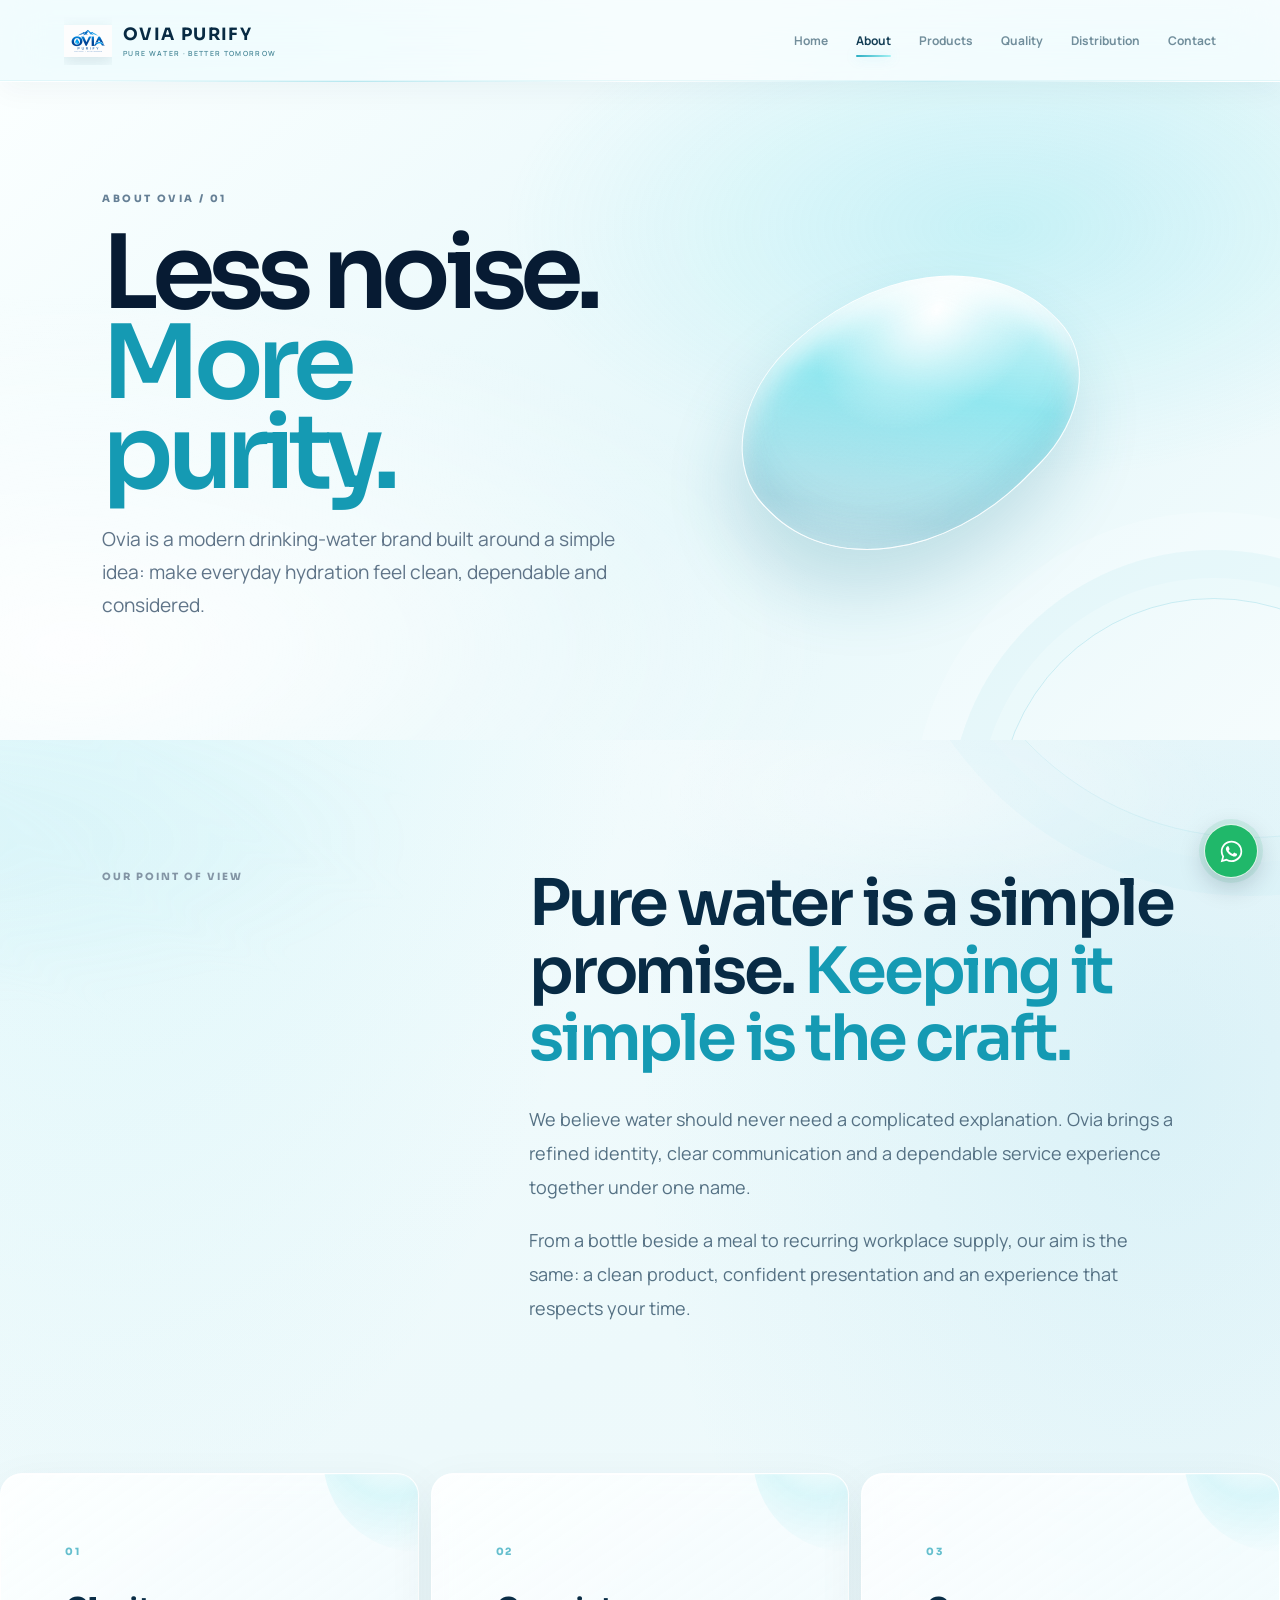
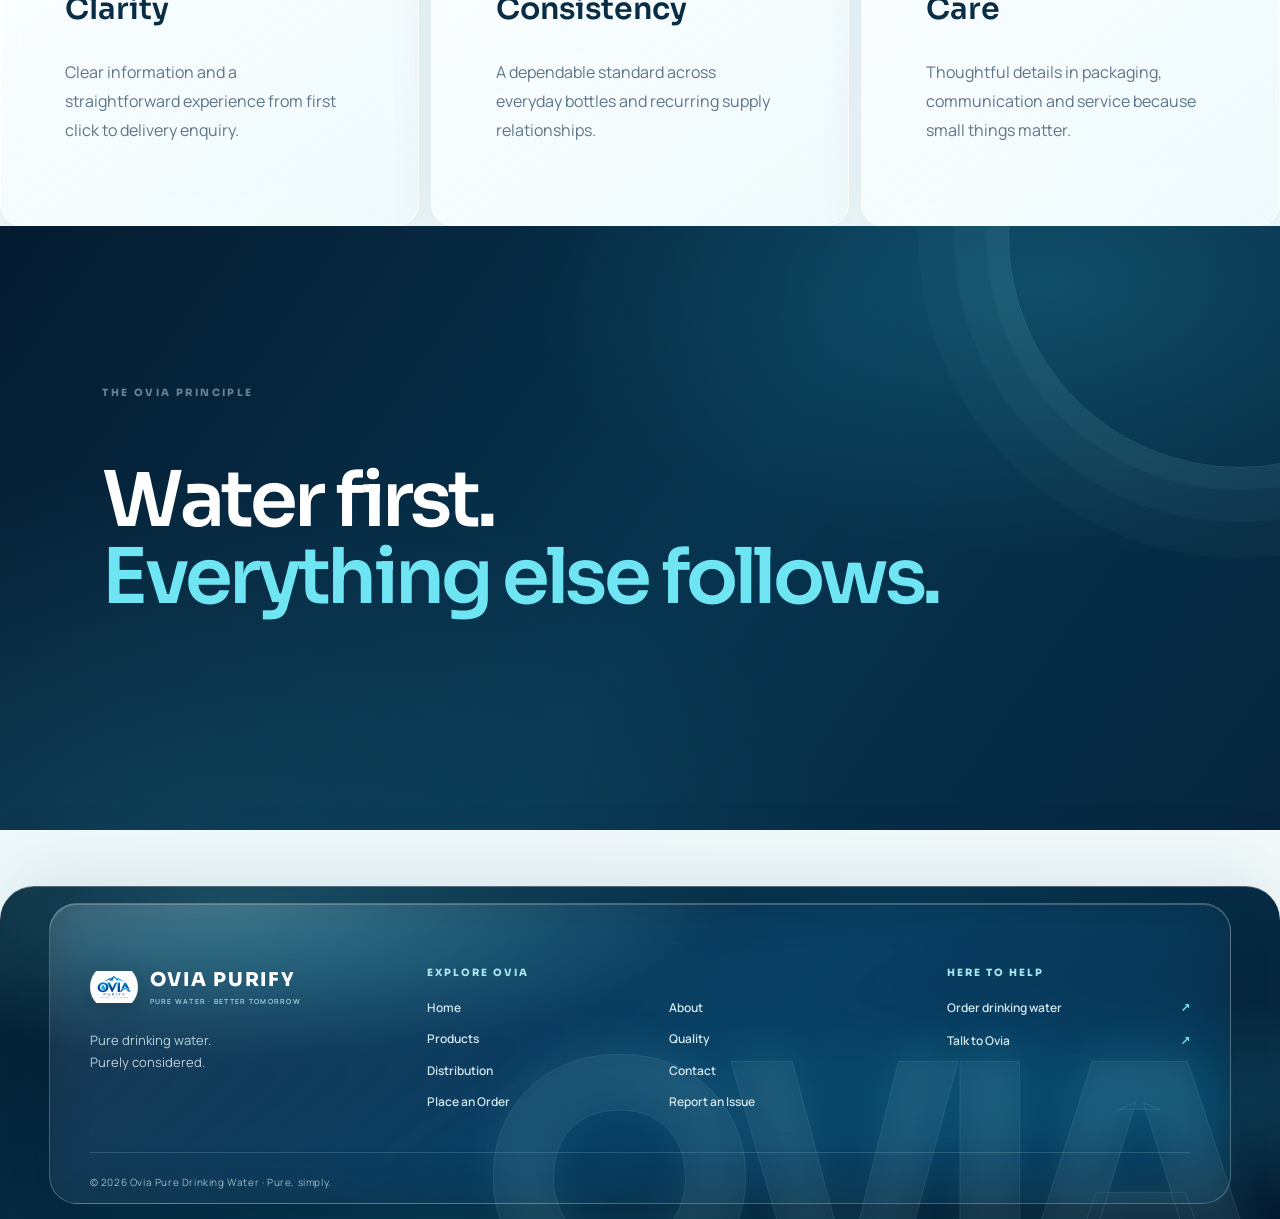
==== commit b0050e43: "Apply OVIA PURIFY liquid glass styling across pages" ====
--- a/about.html
+++ b/about.html
@@ -1,6 +1,7 @@
-<!doctype html><html lang="en"><head><meta charset="utf-8"><meta name="viewport" content="width=device-width,initial-scale=1"><title>About Ovia — Pure, Simply.</title>
+<!doctype html><html lang="en"><head><meta charset="utf-8"><meta name="viewport" content="width=device-width,initial-scale=1"><title>About Ovia Purify — Pure Water, Better Tomorrow</title>
 <meta name="description" content="Learn about Ovia Pure Drinking Water, our approach to clear communication, dependable supply and customer service.">
-<link rel="canonical" href="https://ovia-pure-drinking-water.github.io/oviapurelife.com/about.html"><link rel="preconnect" href="https://fonts.googleapis.com"><link href="https://fonts.googleapis.com/css2?family=Manrope:wght@400;500;600;700;800&family=Sora:wght@500;600;700&display=swap" rel="stylesheet"><link rel="icon" type="image/png" href="ovia-logo.png?v=20261027"><link rel="stylesheet" href="styles.css?v=ovia-headerlogo3"><style id="about-page-refinement">/* About page only: keep the existing layout while matching Ovia identity and avoiding hidden content if motion scripts fail. */.reveal{opacity:1!important;transform:none!important}.brand{gap:11px;text-decoration:none}.brand-mark{width:48px;height:48px;flex:0 0 48px;border:0;border-radius:0;display:block;color:#0b2543}.brand-mark img{display:block;width:100%;height:100%;object-fit:contain}.brand-word{font:700 17px Sora,sans-serif;letter-spacing:.08em;color:#0b2543;white-space:nowrap}.brand-word small{display:block;font:600 7px Manrope,sans-serif;letter-spacing:.19em;color:#526a7d;opacity:1}.home-footer{grid-template-columns:minmax(200px,1fr) minmax(300px,1.6fr) minmax(150px,.8fr);gap:42px 55px;padding:64px clamp(24px,7vw,100px) 28px}.home-footer .footer-logo{display:inline-flex;align-items:center;gap:12px;color:#fff;text-decoration:none}.home-footer .footer-logo-image{width:42px;height:42px;flex:0 0 42px;object-fit:contain;border-radius:50%}.home-footer .footer-logo span{font:700 18px Sora,sans-serif;letter-spacing:.08em;white-space:nowrap}.home-footer .footer-logo small{display:block;margin-top:5px;color:#a7bfce;font:600 7px Manrope,sans-serif;letter-spacing:.18em}.home-footer .footer-brand p{font-size:13px;color:#a9bdc9}.home-footer .footer-navigation>strong,.home-footer .footer-contact>strong{display:block;margin:3px 0 20px;color:#f6fbff;font:700 10px Sora,sans-serif;letter-spacing:.18em}.home-footer .footer-links{display:grid;grid-template-columns:repeat(2,minmax(95px,1fr));gap:13px 24px;align-items:start}.home-footer .footer-links a,.home-footer .footer-contact>a{color:#b9cbd5;font-size:12px;line-height:1.5;text-decoration:none;transition:color .2s}.home-footer .footer-links a:hover,.home-footer .footer-contact>a:hover{color:#55d7ee}.home-footer .footer-contact>a{display:flex;justify-content:space-between;gap:18px;margin:0 0 15px}.home-footer .footer-contact>a span{color:#55d7ee}.home-footer>small{padding-top:22px;border-top:1px solid #ffffff18;color:#91a8b8;font-size:10px}.home-footer .footer-links a{padding:0}.home-footer .footer-contact{min-width:0}@media(max-width:900px){.home-footer{grid-template-columns:1fr 1.4fr;gap:36px}.home-footer .footer-contact{grid-column:1/-1}.home-footer .footer-contact>a{max-width:320px}}@media(max-width:680px){.brand{gap:8px}.brand-mark{width:40px;height:40px;flex-basis:40px}.brand-word{font-size:16px}.brand-word small{font-size:7px}.home-footer{grid-template-columns:1fr;padding:48px 7vw 24px;gap:30px}.home-footer .footer-contact{grid-column:auto}.home-footer .footer-links{grid-template-columns:repeat(2,minmax(0,1fr));gap:14px 20px}.home-footer>small{grid-column:auto;line-height:1.7}.home-footer .footer-navigation>strong,.home-footer .footer-contact>strong{margin-bottom:15px}.page-hero{gap:20px;padding-top:70px;padding-bottom:70px}.page-hero-art{min-height:280px}.drop-giant{width:200px;height:260px}}@media(max-width:680px){.site-header{isolation:isolate}.site-header .menu-btn{display:block;position:relative;z-index:103;padding:10px;touch-action:manipulation}.site-header .nav{z-index:102;max-height:calc(100dvh - 70px);overflow-y:auto;pointer-events:none}.site-header .nav.open{display:flex;pointer-events:auto}}@media(max-width:680px){.site-header .menu-btn{display:block!important;position:relative;z-index:10000;padding:10px;touch-action:manipulation}.site-header .nav.open{display:flex!important;pointer-events:auto!important}} </style></head><body><header class="site-header"><a class="brand" href="index.html" aria-label="Ovia — Home"><span class="brand-mark" aria-hidden="true"><img src="ovia-logo.png?v=20261027" alt=""></span><span class="brand-word">OVIA PURIFY<small>PURE WATER · BETTER TOMORROW</small></span></a><button class="menu-btn" type="button" aria-label="Open navigation menu" aria-controls="primary-navigation" aria-expanded="false" onclick="(function(b){var n=b.parentElement.querySelector('.nav');if(!n)return;var o=!n.classList.contains('open');n.classList.toggle('open',o);n.style.cssText=o?'display:flex;position:fixed;top:70px;left:0;right:0;flex-direction:column;background:#fff;padding:20px 25px;z-index:9999;box-shadow:0 20px 30px #071b3315;max-height:calc(100dvh - 70px);overflow-y:auto':'';b.setAttribute('aria-expanded',String(o));})(this)"><i></i><i></i></button><nav id="primary-navigation" class="nav"><a href="index.html">Home</a><a class="active" href="about.html">About</a><a class="" href="products.html">Products</a><a class="" href="quality.html">Quality</a><a class="" href="distribution.html">Distribution</a><a class="" href="contact.html">Contact</a></nav></header><main><section class="page-hero"><div class="reveal"><p class="eyebrow">ABOUT OVIA / 01</p><h1>Less noise.<br><em>More purity.</em></h1><p class="lead">Ovia is a modern drinking-water brand built around a simple idea: make everyday hydration feel clean, dependable and considered.</p></div><div class="page-hero-art"><div class="drop-giant"></div></div></section><section class="section narrative"><div class="section-tag">OUR POINT OF VIEW</div><div class="narrative-copy reveal"><h2>Pure water is a simple promise. <em>Keeping it simple is the craft.</em></h2><p>We believe water should never need a complicated explanation. Ovia brings a refined identity, clear communication and a dependable service experience together under one name.</p><p>From a bottle beside a meal to recurring workplace supply, our aim is the same: a clean product, confident presentation and an experience that respects your time.</p></div></section><section class="values"><div class="value reveal"><span>01</span><h3>Clarity</h3><p>Clear information and a straightforward experience from first click to delivery enquiry.</p></div><div class="value reveal"><span>02</span><h3>Consistency</h3><p>A dependable standard across everyday bottles and recurring supply relationships.</p></div><div class="value reveal"><span>03</span><h3>Care</h3><p>Thoughtful details in packaging, communication and service because small things matter.</p></div></section><section class="dark-story"><p class="eyebrow">THE OVIA PRINCIPLE</p><h2>Water first.<br><em>Everything else follows.</em></h2></section></main><footer class="footer home-footer"><div class="footer-brand"><a class="footer-logo" href="index.html" aria-label="Ovia Home"><img src="ovia-logo.png?v=20261027" alt="" class="footer-logo-image"><span>OVIA PURIFY<small>PURE WATER · BETTER TOMORROW</small></span></a><p>Pure drinking water.<br>Purely considered.</p></div><div class="footer-navigation"><strong>EXPLORE OVIA</strong><div class="footer-links"><a href="index.html">Home</a><a href="about.html">About</a><a href="products.html">Products</a><a href="quality.html">Quality</a><a href="distribution.html">Distribution</a><a href="contact.html">Contact</a><a href="order.html">Place an Order</a><a href="report.html">Report an Issue</a></div></div><div class="footer-contact"><strong>HERE TO HELP</strong><a href="order.html">Order drinking water <span>↗</span></a><a href="contact.html">Talk to Ovia <span>↗</span></a></div><small>© 2026 Ovia Pure Drinking Water · Pure, simply.</small></footer><div id="success-modal"></div><script src="app.js?v=pricing-clean-20261027-v2"></script>
+<link rel="canonical" href="https://ovia-pure-drinking-water.github.io/oviapurelife.com/about.html"><link rel="preconnect" href="https://fonts.googleapis.com"><link href="https://fonts.googleapis.com/css2?family=Manrope:wght@400;500;600;700;800&family=Sora:wght@500;600;700&display=swap" rel="stylesheet"><link rel="icon" type="image/png" href="ovia-logo.png?v=20261027"><link rel="stylesheet" href="styles.css?v=ovia-headerlogo3"><style id="about-page-refinement">/* About page only: keep the existing layout while matching Ovia identity and avoiding hidden content if motion scripts fail. */.reveal{opacity:1!important;transform:none!important}.brand{gap:11px;text-decoration:none}.brand-mark{width:48px;height:48px;flex:0 0 48px;border:0;border-radius:0;display:block;color:#0b2543}.brand-mark img{display:block;width:100%;height:100%;object-fit:contain}.brand-word{font:700 17px Sora,sans-serif;letter-spacing:.08em;color:#0b2543;white-space:nowrap}.brand-word small{display:block;font:600 7px Manrope,sans-serif;letter-spacing:.19em;color:#526a7d;opacity:1}.home-footer{grid-template-columns:minmax(200px,1fr) minmax(300px,1.6fr) minmax(150px,.8fr);gap:42px 55px;padding:64px clamp(24px,7vw,100px) 28px}.home-footer .footer-logo{display:inline-flex;align-items:center;gap:12px;color:#fff;text-decoration:none}.home-footer .footer-logo-image{width:42px;height:42px;flex:0 0 42px;object-fit:contain;border-radius:50%}.home-footer .footer-logo span{font:700 18px Sora,sans-serif;letter-spacing:.08em;white-space:nowrap}.home-footer .footer-logo small{display:block;margin-top:5px;color:#a7bfce;font:600 7px Manrope,sans-serif;letter-spacing:.18em}.home-footer .footer-brand p{font-size:13px;color:#a9bdc9}.home-footer .footer-navigation>strong,.home-footer .footer-contact>strong{display:block;margin:3px 0 20px;color:#f6fbff;font:700 10px Sora,sans-serif;letter-spacing:.18em}.home-footer .footer-links{display:grid;grid-template-columns:repeat(2,minmax(95px,1fr));gap:13px 24px;align-items:start}.home-footer .footer-links a,.home-footer .footer-contact>a{color:#b9cbd5;font-size:12px;line-height:1.5;text-decoration:none;transition:color .2s}.home-footer .footer-links a:hover,.home-footer .footer-contact>a:hover{color:#55d7ee}.home-footer .footer-contact>a{display:flex;justify-content:space-between;gap:18px;margin:0 0 15px}.home-footer .footer-contact>a span{color:#55d7ee}.home-footer>small{padding-top:22px;border-top:1px solid #ffffff18;color:#91a8b8;font-size:10px}.home-footer .footer-links a{padding:0}.home-footer .footer-contact{min-width:0}@media(max-width:900px){.home-footer{grid-template-columns:1fr 1.4fr;gap:36px}.home-footer .footer-contact{grid-column:1/-1}.home-footer .footer-contact>a{max-width:320px}}@media(max-width:680px){.brand{gap:8px}.brand-mark{width:40px;height:40px;flex-basis:40px}.brand-word{font-size:16px}.brand-word small{font-size:7px}.home-footer{grid-template-columns:1fr;padding:48px 7vw 24px;gap:30px}.home-footer .footer-contact{grid-column:auto}.home-footer .footer-links{grid-template-columns:repeat(2,minmax(0,1fr));gap:14px 20px}.home-footer>small{grid-column:auto;line-height:1.7}.home-footer .footer-navigation>strong,.home-footer .footer-contact>strong{margin-bottom:15px}.page-hero{gap:20px;padding-top:70px;padding-bottom:70px}.page-hero-art{min-height:280px}.drop-giant{width:200px;height:260px}}@media(max-width:680px){.site-header{isolation:isolate}.site-header .menu-btn{display:block;position:relative;z-index:103;padding:10px;touch-action:manipulation}.site-header .nav{z-index:102;max-height:calc(100dvh - 70px);overflow-y:auto;pointer-events:none}.site-header .nav.open{display:flex;pointer-events:auto}}@media(max-width:680px){.site-header .menu-btn{display:block!important;position:relative;z-index:10000;padding:10px;touch-action:manipulation}.site-header .nav.open{display:flex!important;pointer-events:auto!important}} </style><link rel="stylesheet" href="liquid.css?v=20261107">
+</head><body><header class="site-header"><a class="brand" href="index.html" aria-label="Ovia — Home"><span class="brand-mark" aria-hidden="true"><img src="ovia-logo.png?v=20261027" alt=""></span><span class="brand-word">OVIA PURIFY<small>PURE WATER · BETTER TOMORROW</small></span></a><button class="menu-btn" type="button" aria-label="Open navigation menu" aria-controls="primary-navigation" aria-expanded="false" onclick="(function(b){var n=b.parentElement.querySelector('.nav');if(!n)return;var o=!n.classList.contains('open');n.classList.toggle('open',o);n.style.cssText=o?'display:flex;position:fixed;top:70px;left:0;right:0;flex-direction:column;background:#fff;padding:20px 25px;z-index:9999;box-shadow:0 20px 30px #071b3315;max-height:calc(100dvh - 70px);overflow-y:auto':'';b.setAttribute('aria-expanded',String(o));})(this)"><i></i><i></i></button><nav id="primary-navigation" class="nav"><a href="index.html">Home</a><a class="active" href="about.html">About</a><a class="" href="products.html">Products</a><a class="" href="quality.html">Quality</a><a class="" href="distribution.html">Distribution</a><a class="" href="contact.html">Contact</a></nav></header><main><section class="page-hero"><div class="reveal"><p class="eyebrow">ABOUT OVIA / 01</p><h1>Less noise.<br><em>More purity.</em></h1><p class="lead">Ovia is a modern drinking-water brand built around a simple idea: make everyday hydration feel clean, dependable and considered.</p></div><div class="page-hero-art"><div class="drop-giant"></div></div></section><section class="section narrative"><div class="section-tag">OUR POINT OF VIEW</div><div class="narrative-copy reveal"><h2>Pure water is a simple promise. <em>Keeping it simple is the craft.</em></h2><p>We believe water should never need a complicated explanation. Ovia brings a refined identity, clear communication and a dependable service experience together under one name.</p><p>From a bottle beside a meal to recurring workplace supply, our aim is the same: a clean product, confident presentation and an experience that respects your time.</p></div></section><section class="values"><div class="value reveal"><span>01</span><h3>Clarity</h3><p>Clear information and a straightforward experience from first click to delivery enquiry.</p></div><div class="value reveal"><span>02</span><h3>Consistency</h3><p>A dependable standard across everyday bottles and recurring supply relationships.</p></div><div class="value reveal"><span>03</span><h3>Care</h3><p>Thoughtful details in packaging, communication and service because small things matter.</p></div></section><section class="dark-story"><p class="eyebrow">THE OVIA PRINCIPLE</p><h2>Water first.<br><em>Everything else follows.</em></h2></section></main><footer class="footer home-footer"><div class="footer-brand"><a class="footer-logo" href="index.html" aria-label="Ovia Home"><img src="ovia-logo.png?v=20261027" alt="" class="footer-logo-image"><span>OVIA PURIFY<small>PURE WATER · BETTER TOMORROW</small></span></a><p>Pure drinking water.<br>Purely considered.</p></div><div class="footer-navigation"><strong>EXPLORE OVIA</strong><div class="footer-links"><a href="index.html">Home</a><a href="about.html">About</a><a href="products.html">Products</a><a href="quality.html">Quality</a><a href="distribution.html">Distribution</a><a href="contact.html">Contact</a><a href="order.html">Place an Order</a><a href="report.html">Report an Issue</a></div></div><div class="footer-contact"><strong>HERE TO HELP</strong><a href="order.html">Order drinking water <span>↗</span></a><a href="contact.html">Talk to Ovia <span>↗</span></a></div><small>© 2026 Ovia Pure Drinking Water · Pure, simply.</small></footer><div id="success-modal"></div><script src="app.js?v=pricing-clean-20261027-v2"></script>
 <style id="ovia-whatsapp-widget">
 .ovia-wa-float{position:fixed;right:22px;bottom:22px;z-index:10000;width:54px;height:54px;display:grid;place-items:center;border-radius:50%;background:#20b86a;color:#fff;border:1px solid rgba(255,255,255,.85);box-shadow:0 8px 26px rgba(7,26,48,.22),0 0 0 5px rgba(32,184,106,.10);text-decoration:none;transition:transform .22s ease,box-shadow .22s ease;isolation:isolate}
 .ovia-wa-float:hover{transform:translateY(-3px);box-shadow:0 12px 30px rgba(7,26,48,.25),0 0 0 6px rgba(32,184,106,.14)}
--- a/liquid.css
+++ b/liquid.css
@@ -0,0 +1,536 @@
+/* =========================================================
+   OVIA PURIFY — LIQUID GLASS / WATER SURFACE DESIGN SYSTEM
+   Shared visual layer. Keeps all original product, form and
+   navigation behaviour intact.
+   ========================================================= */
+
+:root{
+  --ovia-deep:#041c31;
+  --ovia-ocean:#073a56;
+  --ovia-blue:#087f9e;
+  --ovia-cyan:#66dbe9;
+  --ovia-ice:#e9f9fb;
+  --ovia-glass:rgba(255,255,255,.58);
+  --ovia-glass-line:rgba(255,255,255,.78);
+  --ovia-shadow:0 24px 70px rgba(5,43,65,.12);
+  --ovia-soft-shadow:0 12px 34px rgba(5,43,65,.08);
+}
+
+html{background:#eef9fb;scroll-behavior:smooth}
+body{
+  position:relative;
+  isolation:isolate;
+  background:
+    radial-gradient(ellipse at 8% 13%,rgba(104,222,235,.18),transparent 34%),
+    radial-gradient(ellipse at 91% 38%,rgba(91,190,222,.13),transparent 32%),
+    linear-gradient(155deg,#f9feff 0%,#edf9fb 48%,#f7fcfd 100%);
+  color:#102d43;
+}
+body:before{
+  content:"";
+  position:fixed;
+  z-index:-1;
+  inset:-18%;
+  pointer-events:none;
+  opacity:.54;
+  background:
+    radial-gradient(ellipse 28% 13% at 18% 28%,rgba(255,255,255,.72),transparent 72%),
+    radial-gradient(ellipse 33% 15% at 77% 21%,rgba(92,218,233,.20),transparent 74%),
+    radial-gradient(ellipse 25% 12% at 66% 78%,rgba(255,255,255,.68),transparent 72%),
+    radial-gradient(ellipse 38% 18% at 9% 82%,rgba(108,211,228,.16),transparent 75%),
+    repeating-radial-gradient(ellipse at 55% 43%,transparent 0 72px,rgba(255,255,255,.11) 74px 76px,transparent 78px 145px);
+  filter:blur(10px);
+  transform:translate3d(0,0,0);
+  animation:oviaCausticDrift 34s ease-in-out infinite alternate;
+}
+body:after{
+  content:"";
+  position:fixed;
+  z-index:-1;
+  width:min(52vw,620px);
+  aspect-ratio:1;
+  right:-22vw;
+  top:24vh;
+  border-radius:50%;
+  pointer-events:none;
+  border:1px solid rgba(61,181,207,.10);
+  box-shadow:0 0 0 24px rgba(255,255,255,.035),0 0 0 58px rgba(61,181,207,.035),0 0 0 100px rgba(255,255,255,.045);
+}
+::selection{background:rgba(65,193,212,.25);color:#06243a}
+
+/* Navigation: polished translucent water-glass */
+html body .site-header{
+  background:rgba(247,253,254,.72);
+  border-bottom:1px solid rgba(255,255,255,.82);
+  box-shadow:0 8px 30px rgba(7,54,78,.045),inset 0 -1px 0 rgba(78,190,210,.10);
+  -webkit-backdrop-filter:blur(22px) saturate(155%);
+  backdrop-filter:blur(22px) saturate(155%);
+}
+html body .site-header:after{
+  content:"";
+  position:absolute;
+  left:clamp(18px,5vw,72px);
+  right:clamp(18px,5vw,72px);
+  bottom:-1px;
+  height:1px;
+  pointer-events:none;
+  background:linear-gradient(90deg,transparent,rgba(59,190,210,.36),rgba(255,255,255,.95),rgba(59,190,210,.28),transparent);
+}
+.site-header .brand-mark img{filter:drop-shadow(0 5px 8px rgba(6,58,81,.12))}
+.site-header .brand-word{color:#082a43}
+.site-header .brand-word small{color:#4a8999;opacity:1}
+html body .site-header .nav a{color:#143e55}
+html body .site-header .nav a:after{
+  height:2px;
+  border-radius:99px;
+  background:linear-gradient(90deg,#2baec2,#a3f2f4);
+  box-shadow:0 0 12px rgba(70,204,220,.35);
+}
+html body .site-header .menu-btn i{background:#0b3852}
+@media(max-width:680px){
+  html body .site-header .nav{
+    background:rgba(248,254,255,.92);
+    border:1px solid rgba(255,255,255,.86);
+    border-top:1px solid rgba(91,198,213,.16);
+    border-radius:0 0 22px 22px;
+    box-shadow:0 24px 45px rgba(5,43,65,.14);
+    -webkit-backdrop-filter:blur(24px) saturate(160%);
+    backdrop-filter:blur(24px) saturate(160%);
+  }
+}
+
+/* Home hero: soft light-through-water atmosphere */
+html body .hero{
+  isolation:isolate;
+  background:
+    radial-gradient(ellipse at 74% 52%,rgba(83,216,230,.22),transparent 34%),
+    radial-gradient(ellipse at 15% 12%,rgba(255,255,255,.98),transparent 48%),
+    linear-gradient(135deg,#faffff 0%,#e9f9fb 52%,#dff5f8 100%);
+}
+.hero:before{
+  content:"";
+  position:absolute;
+  z-index:0;
+  width:min(78vw,900px);
+  height:min(33vw,390px);
+  left:-18%;
+  bottom:-24%;
+  border-radius:50%;
+  border:1px solid rgba(255,255,255,.78);
+  box-shadow:0 -12px 45px rgba(255,255,255,.30),0 0 0 18px rgba(75,192,212,.045),0 0 0 43px rgba(255,255,255,.17),0 0 0 76px rgba(75,192,212,.035);
+  transform:rotate(-12deg);
+  pointer-events:none;
+}
+.hero:after{
+  content:"";
+  position:absolute;
+  z-index:0;
+  width:260px;
+  height:260px;
+  right:5%;
+  top:8%;
+  border-radius:50%;
+  background:radial-gradient(circle at 34% 30%,rgba(255,255,255,.92),rgba(255,255,255,.15) 34%,rgba(87,207,225,.09) 57%,transparent 70%);
+  border:1px solid rgba(255,255,255,.5);
+  box-shadow:inset -14px -16px 35px rgba(43,167,194,.07),0 22px 60px rgba(23,125,151,.08);
+  filter:blur(.2px);
+  pointer-events:none;
+}
+.hero .hero-copy,.hero .hero-bottle-wrap,.hero .scroll-cue{z-index:1}
+.hero-water{
+  background:radial-gradient(circle,rgba(86,220,235,.34),rgba(86,220,235,0) 66%);
+  filter:blur(9px);
+}
+.hero-bottle-wrap .halo{background:radial-gradient(circle,rgba(114,231,239,.36),rgba(255,255,255,.22) 42%,transparent 70%)}
+.hero-orbit{border-color:rgba(52,172,198,.23)}
+.hero h1 em,.page-hero h1 em,.form-page-head h1 em,h2 em{color:#159ab3}
+
+/* Shared surfaces, water highlights and glass cards */
+html body .section{position:relative}
+html body .split{
+  background:linear-gradient(120deg,rgba(255,255,255,.60),rgba(236,249,251,.56));
+}
+html body .product-preview{
+  background:
+    radial-gradient(ellipse at 12% 18%,rgba(255,255,255,.95),transparent 37%),
+    linear-gradient(145deg,rgba(231,248,250,.92),rgba(246,253,254,.92));
+}
+html body .product-card,
+html body .value,
+html body .quality-step,
+html body .dist-card,
+html body .product-visual{
+  position:relative;
+  overflow:hidden;
+  border:1px solid rgba(255,255,255,.9);
+  background:linear-gradient(145deg,rgba(255,255,255,.88),rgba(239,250,252,.72));
+  box-shadow:0 16px 48px rgba(7,54,78,.065),inset 0 1px 0 rgba(255,255,255,.95);
+  -webkit-backdrop-filter:blur(16px) saturate(140%);
+  backdrop-filter:blur(16px) saturate(140%);
+}
+html body .product-card:before,
+html body .value:before,
+html body .quality-step:before,
+html body .dist-card:before,
+html body .product-visual:before{
+  content:"";
+  position:absolute;
+  z-index:0;
+  width:190px;
+  height:190px;
+  right:-95px;
+  top:-112px;
+  border-radius:50%;
+  background:radial-gradient(circle at 36% 38%,rgba(255,255,255,.96),rgba(99,220,232,.19) 37%,transparent 72%);
+  pointer-events:none;
+}
+html body .product-card>*,
+html body .value>*,
+html body .quality-step>*,
+html body .dist-card>*,
+html body .product-visual>*{position:relative;z-index:1}
+html body .product-card{border-radius:27px;transition:transform .55s cubic-bezier(.16,1,.3,1),box-shadow .55s,border-color .4s}
+html body .product-card:hover{transform:translateY(-8px);box-shadow:0 26px 60px rgba(6,63,88,.13),inset 0 1px 0 #fff;border-color:rgba(89,205,220,.58)}
+html body .product-card.featured{
+  color:#f3fcff;
+  border:1px solid rgba(178,242,249,.42);
+  background:linear-gradient(145deg,rgba(6,54,79,.96),rgba(5,34,56,.96) 68%,rgba(10,91,111,.94));
+  box-shadow:0 24px 60px rgba(4,36,58,.20),inset 0 1px 0 rgba(255,255,255,.18);
+}
+html body .product-card.featured:before{
+  width:280px;height:280px;right:-110px;top:-150px;
+  background:radial-gradient(circle,rgba(103,227,239,.28),rgba(103,227,239,.06) 45%,transparent 72%);
+}
+html body .product-card.featured h3{color:#fff}
+html body .product-card.featured p{color:#c2e0e8}
+html body .product-card .product-bottle-image,
+html body .product-card .product-bottle-19l{filter:drop-shadow(0 18px 17px rgba(4,37,57,.19))}
+html body .big-product{border-bottom-color:rgba(31,137,164,.14)}
+html body .product-visual{
+  border-radius:32px;
+  background:
+    radial-gradient(ellipse at 50% 42%,rgba(255,255,255,.96),transparent 45%),
+    linear-gradient(145deg,#dff5f8,#f8feff 54%,#dff3f7);
+  box-shadow:inset 0 1px 0 #fff,0 22px 52px rgba(7,66,91,.08);
+}
+html body .value,html body .quality-step,html body .dist-card{padding:clamp(34px,5vw,70px)}
+html body .values,html body .quality-grid,html body .distribution-grid{
+  gap:12px;
+  background:transparent;
+}
+html body .value,html body .quality-step,html body .dist-card{border-radius:22px;min-height:unset}
+html body .value h3,html body .quality-step h2,html body .dist-card h2{color:#0a2d46}
+html body .dark-band,
+html body .dark-story,
+html body .process-strip{
+  background:
+    radial-gradient(ellipse at 82% 10%,rgba(48,178,203,.22),transparent 35%),
+    radial-gradient(ellipse at 12% 100%,rgba(68,176,200,.15),transparent 42%),
+    linear-gradient(125deg,#041b30,#07344f 54%,#06263e);
+}
+html body .dark-band{position:relative}
+html body .dark-band:after{
+  content:"";position:absolute;inset:0;pointer-events:none;opacity:.27;
+  background:repeating-radial-gradient(ellipse at 70% 110%,transparent 0 38px,rgba(185,246,249,.22) 39px 40px,transparent 41px 79px);
+}
+html body .dark-story{position:relative;overflow:hidden}
+html body .dark-story:after{
+  content:"";position:absolute;width:460px;height:460px;right:-190px;top:-220px;border:1px solid rgba(169,241,247,.16);border-radius:50%;
+  box-shadow:0 0 0 22px rgba(169,241,247,.035),0 0 0 54px rgba(169,241,247,.03),0 0 0 90px rgba(169,241,247,.025);pointer-events:none;
+}
+html body .process-strip{gap:1px}
+html body .process-strip>div{background:rgba(255,255,255,.025);backdrop-filter:blur(10px)}
+html body .process-strip>div+div{border-left:1px solid rgba(198,245,248,.12)}
+html body .quality-note{
+  position:relative;overflow:hidden;border:1px solid rgba(255,255,255,.95);
+  background:linear-gradient(135deg,rgba(255,255,255,.82),rgba(222,246,249,.82));
+  box-shadow:var(--ovia-shadow);border-radius:30px;
+}
+html body .quality-note:after{
+  content:"";position:absolute;width:250px;height:250px;right:-110px;bottom:-150px;border:1px solid rgba(54,176,197,.22);border-radius:50%;
+  box-shadow:0 0 0 18px rgba(255,255,255,.16),0 0 0 42px rgba(65,186,204,.06);pointer-events:none;
+}
+
+/* Hero and page headings across interior pages */
+html body .page-hero,
+html body .form-page-head{
+  position:relative;isolation:isolate;overflow:hidden;
+  background:
+    radial-gradient(ellipse at 78% 22%,rgba(99,222,234,.24),transparent 35%),
+    radial-gradient(ellipse at 6% 86%,rgba(255,255,255,.9),transparent 44%),
+    linear-gradient(140deg,#fbffff,#e5f7fa 58%,#f5fcfd);
+}
+html body .page-hero:after,
+html body .form-page-head:after{
+  content:"";position:absolute;z-index:-1;width:430px;height:430px;right:-150px;bottom:-290px;border-radius:50%;
+  border:1px solid rgba(67,185,207,.22);box-shadow:0 0 0 20px rgba(255,255,255,.20),0 0 0 48px rgba(68,194,210,.07),0 0 0 86px rgba(255,255,255,.15);pointer-events:none;
+}
+html body .drop-giant{
+  background:
+    radial-gradient(ellipse at 30% 23%,rgba(255,255,255,.98),rgba(255,255,255,.42) 19%,transparent 38%),
+    linear-gradient(145deg,rgba(255,255,255,.94),rgba(106,223,234,.66) 45%,rgba(26,156,184,.24) 75%,rgba(255,255,255,.86));
+  border:1px solid rgba(255,255,255,.92);
+  box-shadow:inset -18px -22px 35px rgba(14,108,139,.12),inset 12px 14px 26px rgba(255,255,255,.72),24px 34px 70px rgba(23,125,151,.20);
+}
+html body .narrative{position:relative}
+html body .narrative-copy h2{color:#082b45}
+html body .narrative-copy p{color:#557184}
+html body .cta-panel{
+  isolation:isolate;
+  border:1px solid rgba(185,242,248,.28);
+  background:
+    radial-gradient(ellipse at 82% 14%,rgba(100,225,235,.24),transparent 36%),
+    linear-gradient(125deg,#05243c,#07516b 58%,#07334f);
+  box-shadow:0 26px 65px rgba(4,43,64,.19),inset 0 1px 0 rgba(255,255,255,.13);
+}
+html body .cta-panel:before{
+  content:"";position:absolute;inset:12px;border:1px solid rgba(221,250,252,.14);border-radius:30px;pointer-events:none;
+}
+html body .cta-panel:after{
+  width:430px;height:430px;right:-125px;top:-210px;border-color:rgba(197,247,249,.28);
+  box-shadow:0 0 0 21px rgba(255,255,255,.035),0 0 0 52px rgba(255,255,255,.025),0 0 0 94px rgba(96,221,232,.045);
+}
+
+/* Glossy controls and glass form containers */
+html body .form-card,
+html body .form-shell{
+  position:relative;overflow:hidden;
+  border:1px solid rgba(255,255,255,.92);
+  border-radius:28px;
+  background:linear-gradient(145deg,rgba(255,255,255,.86),rgba(239,250,252,.76));
+  box-shadow:0 26px 75px rgba(6,53,75,.10),inset 0 1px 0 #fff;
+  -webkit-backdrop-filter:blur(20px) saturate(145%);
+  backdrop-filter:blur(20px) saturate(145%);
+}
+html body .form-card:before,html body .form-shell:before{
+  content:"";position:absolute;right:-130px;top:-180px;width:310px;height:310px;border-radius:50%;
+  background:radial-gradient(circle at 35% 35%,rgba(255,255,255,.95),rgba(94,212,228,.16) 42%,transparent 72%);
+  pointer-events:none;
+}
+html body .form-card>*,
+html body .form-shell>*{position:relative;z-index:1}
+html body .form-section{border-bottom-color:rgba(34,142,166,.16)}
+html body .form-section>span{color:#159ab3}
+html body label{color:#3f6378}
+html body input,html body select,html body textarea{
+  border-color:rgba(80,151,171,.24);
+  background:rgba(255,255,255,.74);
+  box-shadow:inset 0 1px 2px rgba(9,64,86,.025);
+}
+html body input:focus,html body select:focus,html body textarea:focus{
+  border-color:#48bfd0;
+  box-shadow:0 0 0 4px rgba(75,199,216,.14),0 6px 18px rgba(28,147,170,.07);
+}
+html body .quantity-grid>label{
+  border-color:rgba(255,255,255,.92);
+  background:linear-gradient(145deg,rgba(255,255,255,.9),rgba(227,247,249,.78));
+  box-shadow:0 9px 24px rgba(7,54,78,.045),inset 0 1px 0 #fff;
+}
+html body .stepper button{
+  background:linear-gradient(145deg,#0b526d,#07334f);
+  border:1px solid rgba(178,239,244,.28);
+  box-shadow:0 5px 14px rgba(6,50,72,.12),inset 0 1px 0 rgba(255,255,255,.16);
+}
+html body .btn-primary,html body .btn-dark,html body .submit-btn{
+  color:#fff;
+  background:linear-gradient(125deg,#06304c,#087d98 58%,#0a5c78);
+  border:1px solid rgba(187,244,248,.35);
+  box-shadow:0 12px 28px rgba(4,53,76,.20),inset 0 1px 0 rgba(255,255,255,.20);
+}
+html body .btn-primary:after,html body .submit-btn:after{
+  content:"";position:absolute;top:0;left:-125%;width:65%;height:100%;
+  background:linear-gradient(100deg,transparent,rgba(255,255,255,.20),transparent);
+  transform:skewX(-18deg);transition:left .65s cubic-bezier(.16,1,.3,1);pointer-events:none;
+}
+html body .btn-primary:hover:after,html body .submit-btn:hover:after{left:145%}
+html body .btn-secondary{
+  background:rgba(255,255,255,.68);border:1px solid rgba(59,157,179,.25);color:#123b52;
+  box-shadow:inset 0 1px 0 #fff,0 8px 20px rgba(5,55,75,.055);
+}
+html body #success-modal{background:rgba(3,25,42,.66)}
+html body #success-modal .success-card{
+  border:1px solid rgba(255,255,255,.88);
+  background:linear-gradient(145deg,rgba(255,255,255,.92),rgba(231,248,250,.88));
+  box-shadow:0 30px 85px rgba(0,20,35,.28),inset 0 1px 0 #fff;
+  -webkit-backdrop-filter:blur(22px);backdrop-filter:blur(22px);
+}
+
+/* Unified glass-water footer, inspired by the provided reference */
+html body footer.footer{
+  position:relative;isolation:isolate;overflow:hidden;
+  margin-top:56px;
+  padding:76px clamp(24px,7vw,100px) 28px;
+  color:#d4e9ee;
+  border-top:1px solid rgba(255,255,255,.30);
+  border-radius:34px 34px 0 0;
+  background:
+    radial-gradient(ellipse at 18% 5%,rgba(97,218,231,.25),transparent 34%),
+    radial-gradient(ellipse at 88% 65%,rgba(43,148,181,.23),transparent 36%),
+    linear-gradient(145deg,#031b2f 0%,#063650 52%,#041b30 100%);
+  box-shadow:0 -22px 70px rgba(6,65,86,.10);
+}
+html body footer.footer:before{
+  content:"";position:absolute;z-index:-1;inset:16px clamp(12px,3.8vw,56px) 15px;
+  border-radius:28px;
+  border:1px solid rgba(219,249,251,.24);
+  background:
+    radial-gradient(ellipse at 12% 0%,rgba(255,255,255,.14),transparent 36%),
+    linear-gradient(135deg,rgba(255,255,255,.105),rgba(255,255,255,.035) 48%,rgba(92,211,225,.065));
+  box-shadow:inset 0 1px 0 rgba(255,255,255,.22),inset 0 -18px 44px rgba(0,14,27,.12),0 16px 45px rgba(0,15,26,.10);
+  -webkit-backdrop-filter:blur(20px) saturate(145%);
+  backdrop-filter:blur(20px) saturate(145%);
+  pointer-events:none;
+}
+html body footer.footer:after{
+  content:"OVIA";
+  position:absolute;z-index:0;right:3.2%;bottom:-.30em;
+  font:800 clamp(130px,25vw,330px)/.8 Sora,sans-serif;
+  letter-spacing:-.09em;
+  color:rgba(202,245,248,.055);
+  -webkit-text-stroke:1px rgba(202,245,248,.10);
+  text-shadow:0 -14px 40px rgba(141,231,238,.08);
+  pointer-events:none;white-space:nowrap;
+}
+html body footer.footer>*{position:relative;z-index:1}
+html body footer.footer .footer-brand p,
+html body footer.footer .simple-footer-brand p{color:#bad2da}
+html body footer.footer .footer-logo,
+html body footer.footer .simple-footer-brand{color:#fff}
+html body footer.footer .footer-logo span,
+html body footer.footer .simple-footer-brand b{color:#fff;font:800 19px Sora,sans-serif;letter-spacing:.09em}
+html body footer.footer .footer-logo small{color:#a8d6df;opacity:1}
+html body footer.footer .footer-logo-image,
+html body footer.footer .simple-footer-brand img{
+  width:48px;height:48px;object-fit:contain;filter:drop-shadow(0 7px 12px rgba(0,0,0,.18));
+}
+html body footer.footer .footer-navigation>strong,
+html body footer.footer .footer-contact>strong{
+  color:#a8e6ed;font:800 10px Sora,sans-serif;letter-spacing:.2em;
+}
+html body footer.footer .footer-links{
+  display:grid;grid-template-columns:repeat(2,minmax(110px,1fr));gap:13px 28px;
+}
+html body footer.footer .footer-links a,
+html body footer.footer .footer-contact>a{
+  color:#d0e6eb;font-size:12px;font-weight:600;line-height:1.55;
+  transition:color .25s,transform .25s;
+}
+html body footer.footer .footer-links a:hover,
+html body footer.footer .footer-contact>a:hover{color:#83eff3;transform:translateX(3px)}
+html body footer.footer .footer-contact>a span{color:#7be3eb}
+html body footer.footer>small{
+  grid-column:1/-1;display:block;padding-top:21px;margin-top:10px;
+  border-top:1px solid rgba(205,245,248,.16);
+  color:#9cbac4;opacity:1;font-size:10px;letter-spacing:.06em;line-height:1.7;
+}
+html body footer.footer.home-footer{
+  grid-template-columns:minmax(190px,.9fr) minmax(300px,1.5fr) minmax(150px,.8fr);
+  column-gap:clamp(26px,5vw,70px);row-gap:30px;
+}
+html body footer.footer.home-footer .footer-brand{min-width:0}
+html body footer.footer.home-footer .footer-navigation .footer-links{grid-template-columns:repeat(2,minmax(100px,1fr))}
+html body footer.footer:not(.home-footer){
+  grid-template-columns:minmax(190px,.8fr) minmax(300px,1.5fr);
+  column-gap:clamp(28px,6vw,90px);row-gap:25px;
+}
+html body footer.footer:not(.home-footer) .simple-footer-brand{
+  display:flex;align-items:center;gap:15px;min-width:0;
+}
+html body footer.footer:not(.home-footer) .footer-links{align-self:center}
+html body footer.footer:not(.home-footer)>small{grid-column:1/-1}
+@media(max-width:900px){
+  html body footer.footer.home-footer{grid-template-columns:1fr 1.4fr;gap:32px}
+  html body footer.footer.home-footer .footer-contact{grid-column:1/-1}
+  html body footer.footer.home-footer .footer-contact>a{display:inline-flex;margin:0 24px 8px 0}
+}
+@media(max-width:680px){
+  html body footer.footer,
+  html body footer.footer.home-footer,
+  html body footer.footer:not(.home-footer){
+    grid-template-columns:1fr;gap:26px;
+    margin-top:38px;padding:54px 23px 24px;border-radius:25px 25px 0 0;
+  }
+  html body footer.footer:before{inset:10px 9px 9px;border-radius:20px}
+  html body footer.footer.home-footer .footer-contact{grid-column:auto}
+  html body footer.footer .footer-links{grid-template-columns:repeat(2,minmax(0,1fr));gap:12px 18px}
+  html body footer.footer>small{grid-column:auto;margin-top:0;padding-top:18px}
+  html body footer.footer:after{right:0;bottom:-.14em;font-size:150px}
+}
+
+/* Success acknowledgement page */
+html body:has(.thanks-wrap){
+  background:
+    radial-gradient(ellipse at 78% 12%,rgba(88,218,233,.24),transparent 35%),
+    radial-gradient(ellipse at 10% 82%,rgba(119,226,236,.18),transparent 34%),
+    linear-gradient(145deg,#faffff,#e7f7fa 55%,#f6fcfd);
+}
+html body .thanks-wrap .card{
+  border:1px solid rgba(255,255,255,.94);
+  background:linear-gradient(145deg,rgba(255,255,255,.82),rgba(229,248,250,.75));
+  box-shadow:0 28px 85px rgba(7,69,91,.12),inset 0 1px 0 #fff;
+  -webkit-backdrop-filter:blur(24px) saturate(150%);
+  backdrop-filter:blur(24px) saturate(150%);
+}
+html body .thanks-wrap .card:after{
+  content:"";position:absolute;inset:9px;border:1px solid rgba(255,255,255,.62);border-radius:22px;pointer-events:none;
+}
+html body .thanks-wrap .small-footer{
+  display:inline-block;padding:12px 20px;border:1px solid rgba(255,255,255,.8);border-radius:999px;
+  background:rgba(255,255,255,.46);box-shadow:inset 0 1px 0 #fff;backdrop-filter:blur(12px);
+}
+
+/* Internal delivery page: matching liquid surfaces without changing access or email logic */
+html body .delivery-heading{
+  border:1px solid rgba(255,255,255,.92);
+  background:radial-gradient(ellipse at 85% 5%,rgba(91,215,229,.18),transparent 38%),linear-gradient(135deg,rgba(255,255,255,.91),rgba(226,247,250,.82));
+  box-shadow:0 20px 60px rgba(5,50,72,.08),inset 0 1px 0 #fff;
+}
+html body .delivery-form .panel{
+  border:1px solid rgba(255,255,255,.94);
+  background:linear-gradient(145deg,rgba(255,255,255,.88),rgba(236,249,251,.77));
+  box-shadow:0 20px 55px rgba(5,50,72,.075),inset 0 1px 0 #fff;
+  -webkit-backdrop-filter:blur(18px) saturate(145%);
+  backdrop-filter:blur(18px) saturate(145%);
+}
+html body .delivery-form .product-card{
+  border:1px solid rgba(255,255,255,.94);
+  background:linear-gradient(145deg,rgba(255,255,255,.94),rgba(225,246,249,.78));
+  box-shadow:0 12px 30px rgba(5,50,72,.07),inset 0 1px 0 #fff;
+}
+html body .delivery-form .estimate{
+  border:1px solid rgba(255,255,255,.95);
+  background:linear-gradient(145deg,rgba(238,250,252,.9),rgba(255,255,255,.78));
+  box-shadow:inset 0 1px 0 #fff;
+}
+html body .delivery-form .delivery-submit{
+  background:linear-gradient(125deg,#06304c,#087d98 58%,#0a5c78);
+  border:1px solid rgba(187,244,248,.35);
+  box-shadow:0 12px 28px rgba(4,53,76,.20),inset 0 1px 0 rgba(255,255,255,.20);
+}
+html body .delivery-form .result-panel{
+  border:1px solid rgba(255,255,255,.94);
+  background:linear-gradient(145deg,rgba(255,255,255,.91),rgba(228,249,237,.82));
+  box-shadow:0 20px 55px rgba(5,95,61,.09),inset 0 1px 0 #fff;
+}
+html body .delivery-foot{color:#668b9a}
+
+/* Motion, accessibility and small screens */
+@keyframes oviaCausticDrift{
+  0%{transform:translate3d(-1.5%,0,0) scale(1)}
+  50%{transform:translate3d(1%,1.2%,0) scale(1.035)}
+  100%{transform:translate3d(0,-1%,0) scale(1.015)}
+}
+@media(max-width:680px){
+  body:before{opacity:.36;filter:blur(14px)}
+  body:after{width:76vw;right:-47vw;top:32vh}
+  .hero:before{width:115vw;height:50vw;left:-40%;bottom:-9%}
+  .hero:after{width:170px;height:170px;right:-12px;top:11%}
+  html body .page-hero:after,html body .form-page-head:after{width:290px;height:290px;right:-170px;bottom:-170px}
+  html body .form-card,html body .form-shell{border-radius:22px}
+  html body .quality-note{border-radius:23px}
+}
+@media(prefers-reduced-motion:reduce){
+  body:before{animation:none!important}
+  html body .product-card{transition:none!important}
+  html body .btn-primary:after,html body .submit-btn:after{display:none!important}
+}
